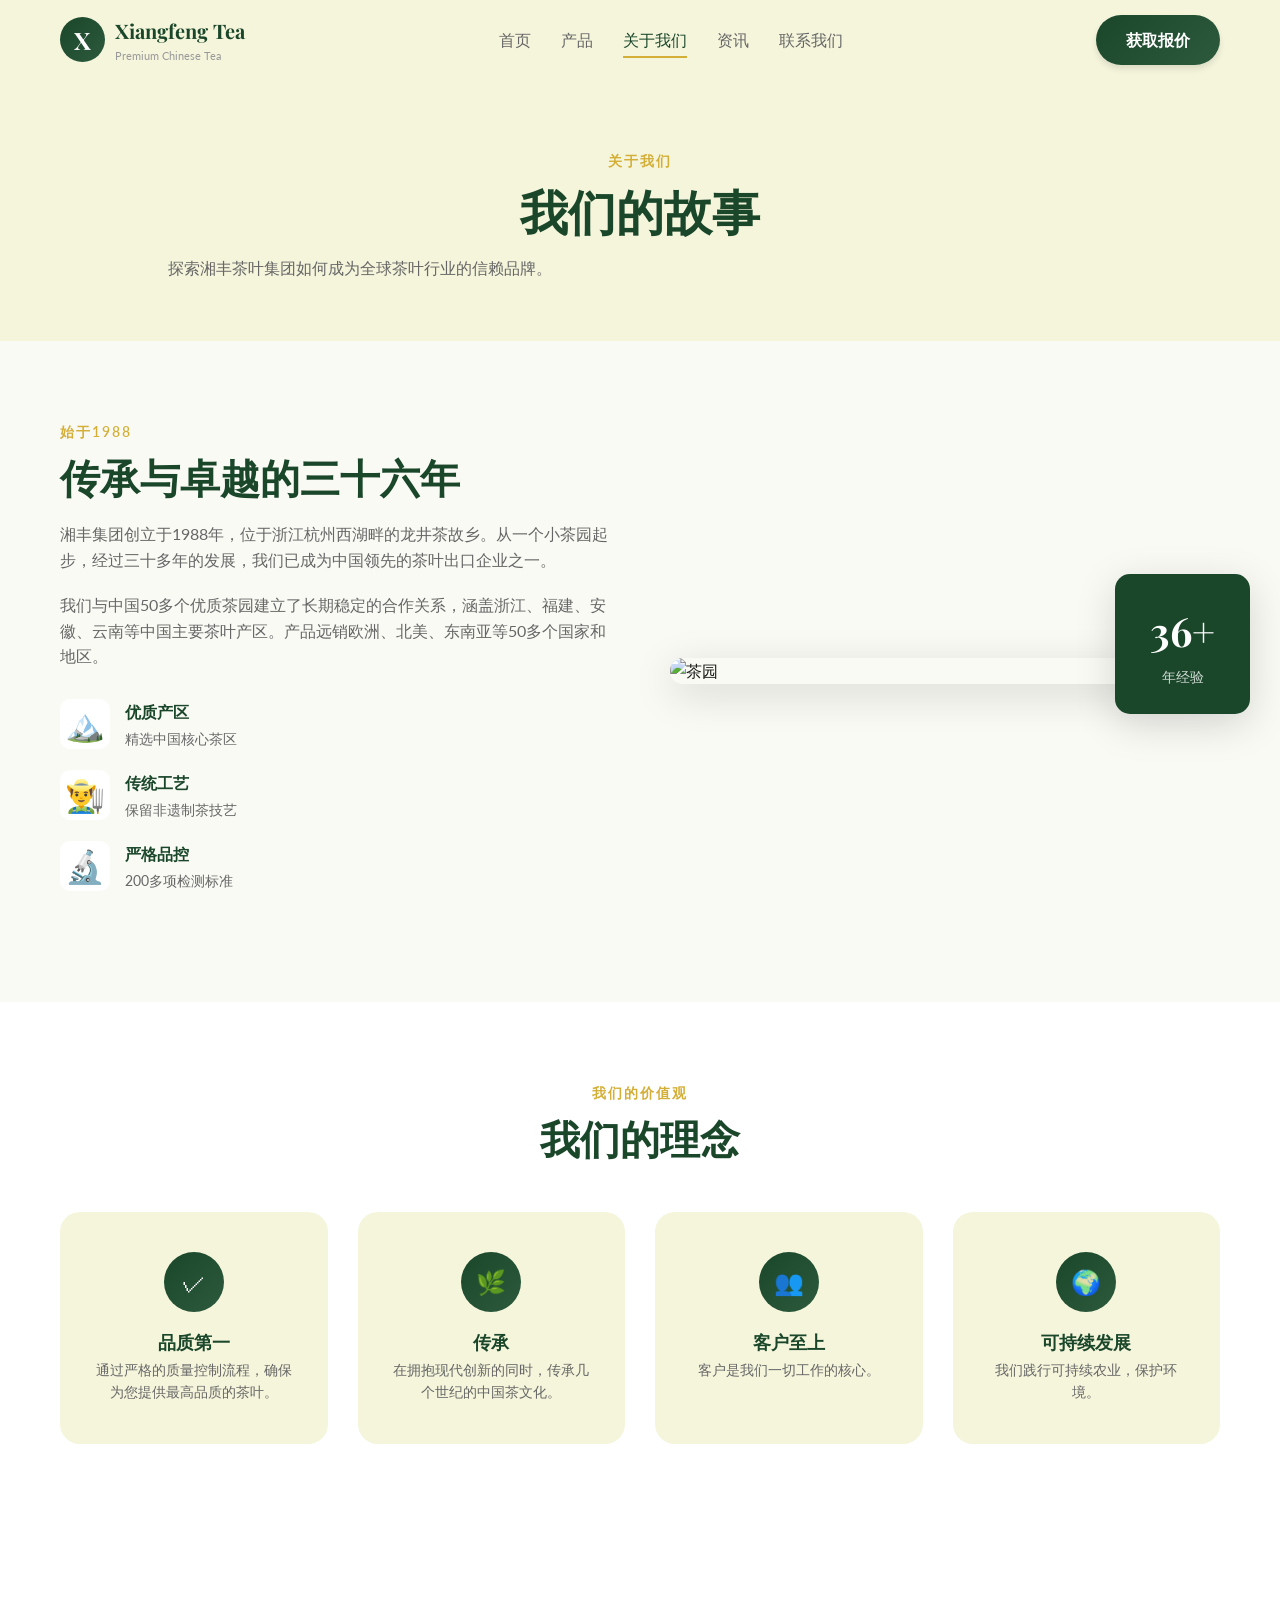
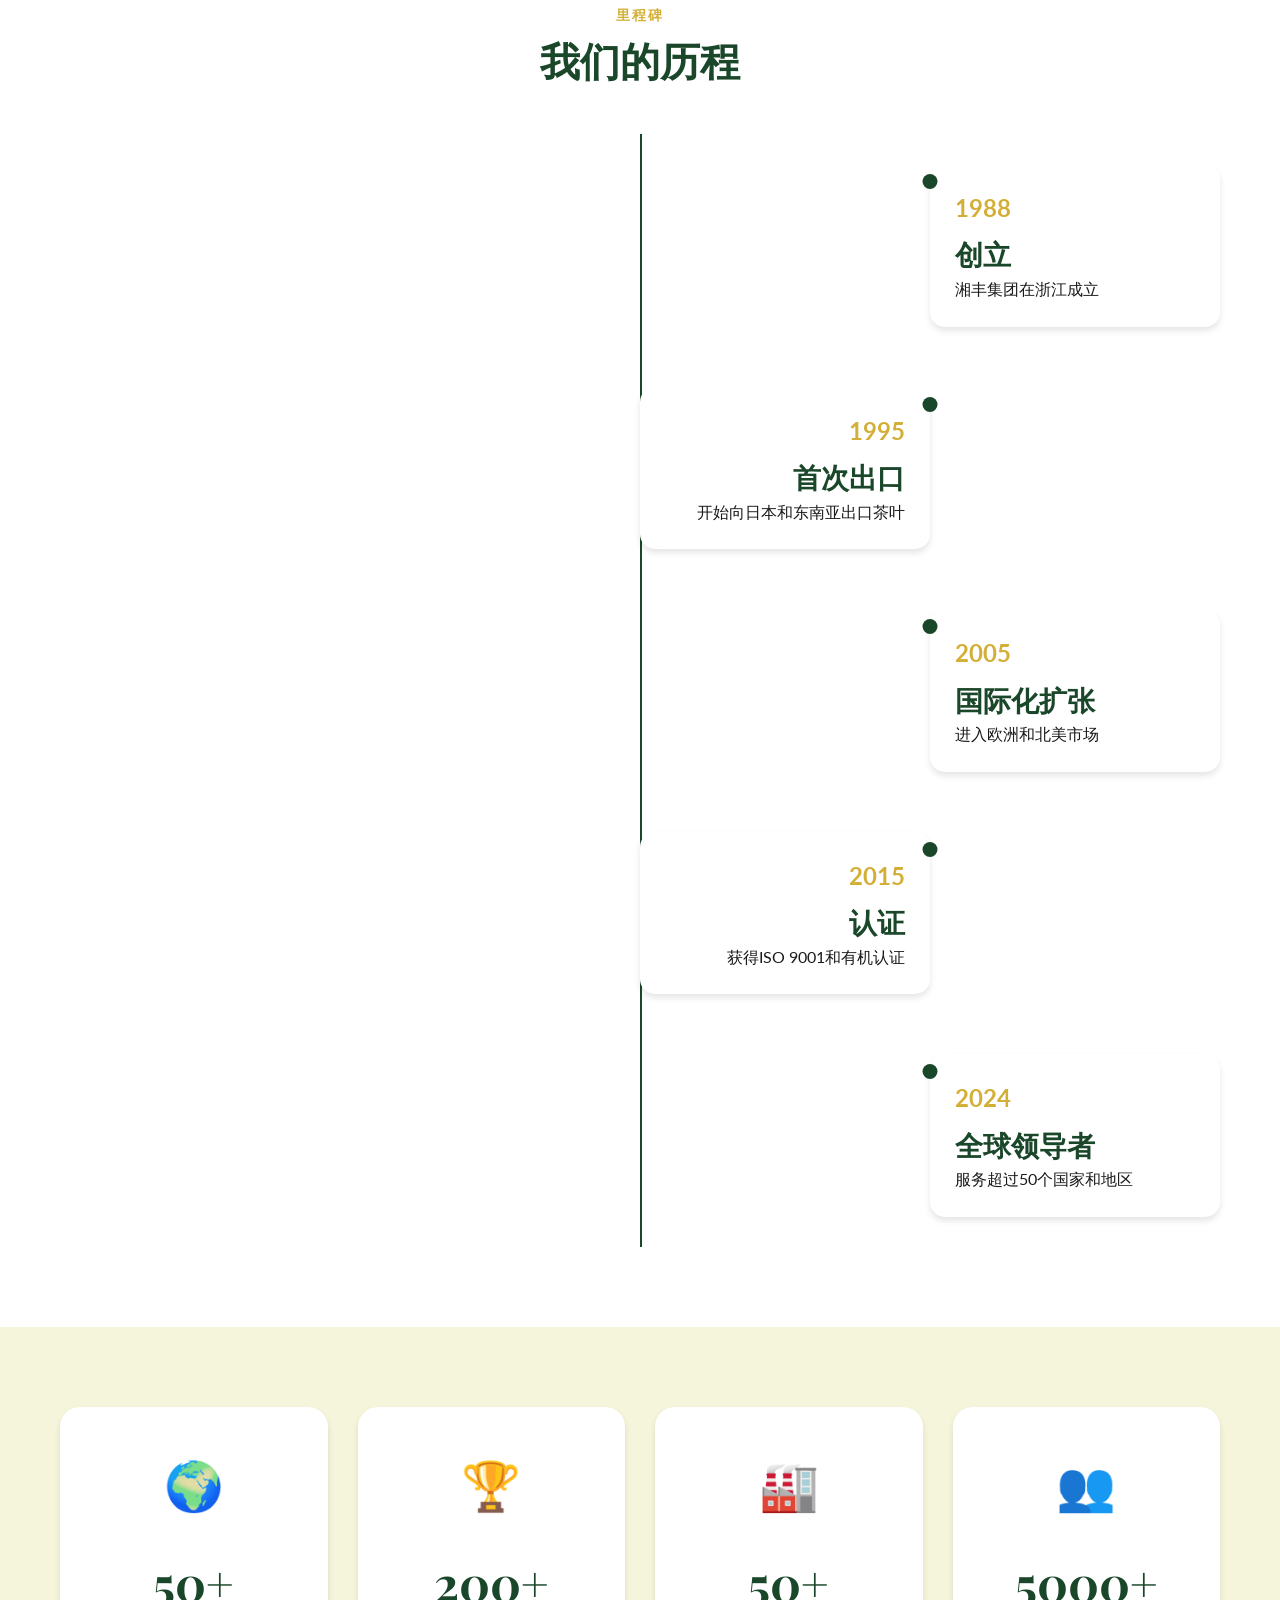
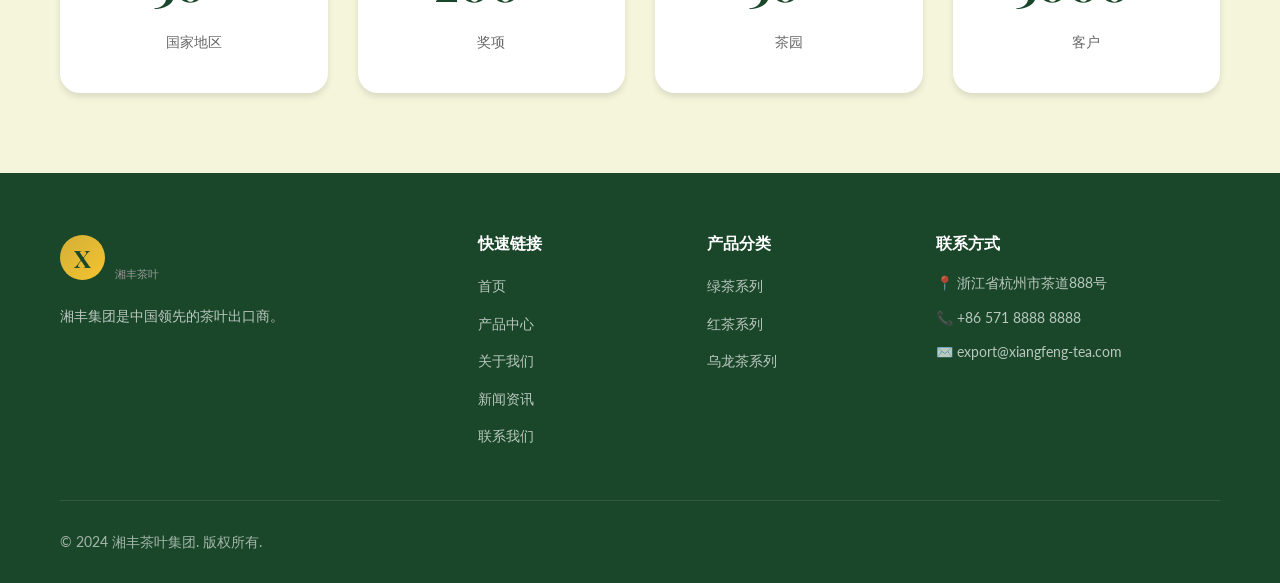
==== about.html @ f3b67da8 "Add files via upload" ====
<!DOCTYPE html>
<html lang="zh-CN">
<head>
    <meta charset="UTF-8">
    <meta name="viewport" content="width=device-width, initial-scale=1.0">
    <meta name="description" content="了解湘丰茶叶集团 - 中国领先的茶叶出口商，36年专业经验，与50多个优质茶园合作，产品出口50多个国家和地区。">
    <meta name="keywords" content="湘丰茶叶, 茶叶出口, 茶叶公司, 中国茶叶">
    <title>关于我们 - 湘丰茶叶 | About Xiangfeng Tea Group</title>
    <link rel="canonical" href="https://xiangfeng-tea.github.io/about.html">
    <link rel="stylesheet" href="styles.css">
    <link href="https://fonts.googleapis.com/css2?family=Lato:wght@300;400;700&family=Playfair+Display:wght@400;500;600;700&display=swap" rel="stylesheet">
</head>
<body>
    <header class="header">
        <div class="container header-content">
            <a href="index.html" class="logo">
                <div class="logo-icon">X</div>
                <div class="logo-text"><span>Xiangfeng Tea</span><small>Premium Chinese Tea</small></div>
            </a>
            <nav class="nav">
                <a href="index.html">首页</a>
                <a href="products.html">产品</a>
                <a href="about.html" class="active">关于我们</a>
                <a href="news.html">资讯</a>
                <a href="contact.html">联系我们</a>
            </nav>
            <a href="contact.html" class="btn-primary">获取报价</a>
            <button class="mobile-menu-btn" onclick="toggleMobileMenu()">☰</button>
        </div>
    </header>

    <div class="mobile-menu" id="mobileMenu">
        <a href="index.html">首页</a>
        <a href="products.html">产品</a>
        <a href="about.html" class="active">关于我们</a>
        <a href="news.html">资讯</a>
        <a href="contact.html">联系我们</a>
    </div>

    <section class="page-header">
        <div class="container">
            <span class="tagline">关于我们</span>
            <h1>我们的故事</h1>
            <p class="section-desc">探索湘丰茶叶集团如何成为全球茶叶行业的信赖品牌。</p>
        </div>
    </section>

    <!-- Company Story -->
    <section class="section">
        <div class="container">
            <div class="about-grid">
                <div class="about-content">
                    <span class="tagline">始于1988</span>
                    <h2>传承与卓越的三十六年</h2>
                    <p>
                        湘丰集团创立于1988年，位于浙江杭州西湖畔的龙井茶故乡。从一个小茶园起步，经过三十多年的发展，我们已成为中国领先的茶叶出口企业之一。
                    </p>
                    <p>
                        我们与中国50多个优质茶园建立了长期稳定的合作关系，涵盖浙江、福建、安徽、云南等中国主要茶叶产区。产品远销欧洲、北美、东南亚等50多个国家和地区。
                    </p>
                    <div class="about-features">
                        <div class="feature">
                            <span class="feature-icon">🏔️</span>
                            <div><strong>优质产区</strong><p>精选中国核心茶区</p></div>
                        </div>
                        <div class="feature">
                            <span class="feature-icon">👨‍🌾</span>
                            <div><strong>传统工艺</strong><p>保留非遗制茶技艺</p></div>
                        </div>
                        <div class="feature">
                            <span class="feature-icon">🔬</span>
                            <div><strong>严格品控</strong><p>200多项检测标准</p></div>
                        </div>
                    </div>
                </div>
                <div class="about-image">
                    <img src="https://trae-api-cn.mchost.guru/api/ide/v1/text_to_image?prompt=Traditional%20Chinese%20tea%20garden%20with%20workers%20picking%20tea%20leaves%20morning%20mist%20mountains&image_size=landscape_4_3" alt="茶园">
                    <div class="experience-badge"><strong>36+</strong><span>年经验</span></div>
                </div>
            </div>
        </div>
    </section>

    <!-- Values -->
    <section class="section cert-section">
        <div class="container">
            <div class="section-header centered">
                <span class="tagline">我们的价值观</span>
                <h2>我们的理念</h2>
            </div>
            <div class="cert-grid">
                <div class="cert-card">
                    <div class="cert-icon">✓</div>
                    <h3>品质第一</h3>
                    <p>通过严格的质量控制流程，确保为您提供最高品质的茶叶。</p>
                </div>
                <div class="cert-card">
                    <div class="cert-icon">🌿</div>
                    <h3>传承</h3>
                    <p>在拥抱现代创新的同时，传承几个世纪的中国茶文化。</p>
                </div>
                <div class="cert-card">
                    <div class="cert-icon">👥</div>
                    <h3>客户至上</h3>
                    <p>客户是我们一切工作的核心。</p>
                </div>
                <div class="cert-card">
                    <div class="cert-icon">🌍</div>
                    <h3>可持续发展</h3>
                    <p>我们践行可持续农业，保护环境。</p>
                </div>
            </div>
        </div>
    </section>

    <!-- Timeline -->
    <section class="section" style="background: white;">
        <div class="container">
            <div class="section-header centered">
                <span class="tagline">里程碑</span>
                <h2>我们的历程</h2>
            </div>
            <div class="timeline">
                <div class="timeline-item">
                    <div class="timeline-content">
                        <div class="timeline-year">1988</div>
                        <h3>创立</h3>
                        <p>湘丰集团在浙江成立</p>
                    </div>
                </div>
                <div class="timeline-item">
                    <div class="timeline-content">
                        <div class="timeline-year">1995</div>
                        <h3>首次出口</h3>
                        <p>开始向日本和东南亚出口茶叶</p>
                    </div>
                </div>
                <div class="timeline-item">
                    <div class="timeline-content">
                        <div class="timeline-year">2005</div>
                        <h3>国际化扩张</h3>
                        <p>进入欧洲和北美市场</p>
                    </div>
                </div>
                <div class="timeline-item">
                    <div class="timeline-content">
                        <div class="timeline-year">2015</div>
                        <h3>认证</h3>
                        <p>获得ISO 9001和有机认证</p>
                    </div>
                </div>
                <div class="timeline-item">
                    <div class="timeline-content">
                        <div class="timeline-year">2024</div>
                        <h3>全球领导者</h3>
                        <p>服务超过50个国家和地区</p>
                    </div>
                </div>
            </div>
        </div>
    </section>

    <!-- Stats -->
    <section class="section stats-section">
        <div class="container">
            <div class="stats-grid">
                <div class="stat-card">
                    <div class="stat-icon">🌍</div>
                    <div class="stat-number">50+</div>
                    <div class="stat-label">国家地区</div>
                </div>
                <div class="stat-card">
                    <div class="stat-icon">🏆</div>
                    <div class="stat-number">200+</div>
                    <div class="stat-label">奖项</div>
                </div>
                <div class="stat-card">
                    <div class="stat-icon">🏭</div>
                    <div class="stat-number">50+</div>
                    <div class="stat-label">茶园</div>
                </div>
                <div class="stat-card">
                    <div class="stat-icon">👥</div>
                    <div class="stat-number">5000+</div>
                    <div class="stat-label">客户</div>
                </div>
            </div>
        </div>
    </section>

    <footer class="footer">
        <div class="container">
            <div class="footer-grid">
                <div class="footer-brand">
                    <div class="logo">
                        <div class="logo-icon gold">X</div>
                        <div class="logo-text"><span>Xiangfeng Tea</span><small>湘丰茶叶</small></div>
                    </div>
                    <p>湘丰集团是中国领先的茶叶出口商。</p>
                </div>
                <div class="footer-links">
                    <h4>快速链接</h4>
                    <ul>
                        <li><a href="index.html">首页</a></li>
                        <li><a href="products.html">产品中心</a></li>
                        <li><a href="about.html">关于我们</a></li>
                        <li><a href="news.html">新闻资讯</a></li>
                        <li><a href="contact.html">联系我们</a></li>
                    </ul>
                </div>
                <div class="footer-links">
                    <h4>产品分类</h4>
                    <ul>
                        <li><a href="products.html">绿茶系列</a></li>
                        <li><a href="products.html">红茶系列</a></li>
                        <li><a href="products.html">乌龙茶系列</a></li>
                    </ul>
                </div>
                <div class="footer-contact">
                    <h4>联系方式</h4>
                    <ul>
                        <li>📍 浙江省杭州市茶道888号</li>
                        <li>📞 +86 571 8888 8888</li>
                        <li>✉️ export@xiangfeng-tea.com</li>
                    </ul>
                </div>
            </div>
            <div class="footer-bottom">
                <p>&copy; 2024 湘丰茶叶集团. 版权所有.</p>
            </div>
        </div>
    </footer>

    <script>
        function toggleMobileMenu() {
            document.getElementById('mobileMenu').classList.toggle('active');
        }
        window.addEventListener('scroll', () => {
            document.querySelector('.header').classList.toggle('scrolled', window.scrollY > 50);
        });
    </script>
</body>
</html>
---- styles.css ----
/* ============================================
   XIANGFENG TEA - Premium Tea Export Website
   ============================================ */

/* ========== CSS Variables ========== */
:root {
    --primary: #1a472a;
    --primary-light: #2d5a3d;
    --secondary: #d4af37;
    --secondary-light: #f4c430;
    --cream: #f5f5dc;
    --cream-light: #fafaf5;
    --white: #ffffff;
    --text-dark: #1a1a1a;
    --text-gray: #666666;
    --text-light: #999999;
    --border: #e5e5e5;
    --shadow: 0 4px 6px rgba(0, 0, 0, 0.1);
    --shadow-lg: 0 10px 40px rgba(0, 0, 0, 0.15);
    --transition: all 0.3s ease;
}

/* ========== Reset & Base ========== */
* {
    margin: 0;
    padding: 0;
    box-sizing: border-box;
}

html {
    scroll-behavior: smooth;
}

body {
    font-family: 'Lato', sans-serif;
    font-size: 16px;
    line-height: 1.6;
    color: var(--text-dark);
    background: var(--cream-light);
}

img {
    max-width: 100%;
    height: auto;
    display: block;
}

a {
    text-decoration: none;
    color: inherit;
}

ul {
    list-style: none;
}

/* ========== Typography ========== */
h1, h2, h3, h4, h5, h6 {
    font-family: 'Playfair Display', serif;
    font-weight: 600;
    line-height: 1.2;
    color: var(--primary);
}

h1 { font-size: 3rem; }
h2 { font-size: 2.5rem; }
h3 { font-size: 1.75rem; }
h4 { font-size: 1.25rem; }

/* ========== Container ========== */
.container {
    max-width: 1200px;
    margin: 0 auto;
    padding: 0 20px;
}

/* ========== Section ========== */
.section {
    padding: 80px 0;
}

.section-header {
    display: flex;
    justify-content: space-between;
    align-items: flex-end;
    margin-bottom: 50px;
}

.section-header.centered {
    flex-direction: column;
    align-items: center;
    text-align: center;
}

.tagline {
    display: block;
    font-size: 0.875rem;
    font-weight: 600;
    text-transform: uppercase;
    letter-spacing: 2px;
    color: var(--secondary);
    margin-bottom: 10px;
}

.section-desc {
    color: var(--text-gray);
    max-width: 600px;
    margin-top: 15px;
}

/* ========== Header ========== */
.header {
    position: fixed;
    top: 0;
    left: 0;
    right: 0;
    z-index: 1000;
    padding: 15px 0;
    transition: var(--transition);
}

.header.scrolled {
    background: rgba(255, 255, 255, 0.95);
    backdrop-filter: blur(10px);
    box-shadow: var(--shadow);
}

.header-content {
    display: flex;
    justify-content: space-between;
    align-items: center;
}

.logo {
    display: flex;
    align-items: center;
    gap: 10px;
}

.logo-icon {
    width: 45px;
    height: 45px;
    background: linear-gradient(135deg, var(--primary), var(--primary-light));
    border-radius: 50%;
    display: flex;
    align-items: center;
    justify-content: center;
    color: white;
    font-family: 'Playfair Display', serif;
    font-size: 1.5rem;
    font-weight: 700;
}

.logo-icon.gold {
    background: linear-gradient(135deg, var(--secondary), var(--secondary-light));
    color: var(--primary);
}

.logo-text {
    display: flex;
    flex-direction: column;
}

.logo-text span {
    font-family: 'Playfair Display', serif;
    font-size: 1.25rem;
    font-weight: 700;
    color: var(--primary);
}

.logo-text small {
    font-size: 0.7rem;
    color: var(--text-light);
}

.nav {
    display: flex;
    gap: 30px;
}

.nav a {
    font-weight: 500;
    color: var(--text-gray);
    transition: var(--transition);
    position: relative;
}

.nav a:hover,
.nav a.active {
    color: var(--primary);
}

.nav a.active::after {
    content: '';
    position: absolute;
    bottom: -5px;
    left: 0;
    width: 100%;
    height: 2px;
    background: var(--secondary);
}

/* ========== Mobile Menu ========== */
.mobile-menu-btn {
    display: none;
    background: none;
    border: none;
    font-size: 1.5rem;
    cursor: pointer;
}

.mobile-menu {
    display: none;
    position: fixed;
    top: 75px;
    left: 0;
    right: 0;
    background: white;
    padding: 20px;
    box-shadow: var(--shadow);
    z-index: 999;
}

.mobile-menu.active {
    display: block;
}

.mobile-menu a {
    display: block;
    padding: 12px 0;
    border-bottom: 1px solid var(--border);
    color: var(--text-gray);
}

/* ========== Buttons ========== */
.btn-primary {
    display: inline-flex;
    align-items: center;
    justify-content: center;
    padding: 12px 30px;
    background: linear-gradient(135deg, var(--primary), var(--primary-light));
    color: white;
    border-radius: 50px;
    font-weight: 600;
    transition: var(--transition);
    box-shadow: var(--shadow);
}

.btn-primary:hover {
    transform: translateY(-2px);
    box-shadow: var(--shadow-lg);
}

.btn-secondary {
    display: inline-flex;
    align-items: center;
    justify-content: center;
    padding: 12px 30px;
    background: linear-gradient(135deg, var(--secondary), var(--secondary-light));
    color: var(--primary);
    border-radius: 50px;
    font-weight: 600;
    transition: var(--transition);
}

.btn-outline {
    display: inline-flex;
    align-items: center;
    justify-content: center;
    padding: 12px 30px;
    background: transparent;
    border: 2px solid white;
    color: white;
    border-radius: 50px;
    font-weight: 600;
    transition: var(--transition);
}

.btn-outline:hover {
    background: white;
    color: var(--primary);
}

.btn-white {
    display: inline-flex;
    align-items: center;
    justify-content: center;
    padding: 12px 30px;
    background: white;
    color: var(--primary);
    border-radius: 50px;
    font-weight: 600;
    transition: var(--transition);
}

.btn-outline-white {
    display: inline-flex;
    align-items: center;
    justify-content: center;
    padding: 12px 30px;
    background: transparent;
    border: 2px solid white;
    color: white;
    border-radius: 50px;
    font-weight: 600;
    transition: var(--transition);
}

.link-arrow {
    color: var(--primary);
    font-weight: 600;
    transition: var(--transition);
}

.link-arrow:hover {
    color: var(--secondary);
}

/* ========== Hero Section ========== */
.hero {
    position: relative;
    min-height: 100vh;
    display: flex;
    align-items: center;
    overflow: hidden;
}

.hero-bg {
    position: absolute;
    inset: 0;
    background: url('https://trae-api-cn.mchost.guru/api/ide/v1/text_to_image?prompt=Beautiful%20Chinese%20tea%20garden%20misty%20morning%20mountains%20traditional%20architecture%20peaceful%20landscape&image_size=landscape_16_9') center/cover no-repeat;
}

.hero-overlay {
    position: absolute;
    inset: 0;
    background: linear-gradient(to right, rgba(0,0,0,0.7) 0%, rgba(0,0,0,0.5) 50%, transparent 100%);
}

.hero-content {
    position: relative;
    z-index: 1;
    max-width: 700px;
    padding-top: 100px;
}

.hero-badge {
    display: inline-flex;
    align-items: center;
    gap: 10px;
    padding: 10px 20px;
    background: rgba(212, 175, 55, 0.2);
    border: 1px solid rgba(212, 175, 55, 0.3);
    border-radius: 50px;
    color: #f4c430;
    font-size: 0.875rem;
    margin-bottom: 30px;
}

.pulse {
    width: 8px;
    height: 8px;
    background: #f4c430;
    border-radius: 50%;
    animation: pulse 2s infinite;
}

@keyframes pulse {
    0%, 100% { opacity: 1; transform: scale(1); }
    50% { opacity: 0.5; transform: scale(1.2); }
}

.hero h1 {
    font-size: 4rem;
    color: white;
    margin-bottom: 20px;
    line-height: 1.1;
}

.hero h1 .gold {
    color: var(--secondary);
}

.hero p {
    font-size: 1.25rem;
    color: rgba(255, 255, 255, 0.9);
    margin-bottom: 40px;
    line-height: 1.8;
}

.hero-buttons {
    display: flex;
    gap: 20px;
    margin-bottom: 60px;
}

.hero-stats {
    display: flex;
    gap: 30px;
    align-items: center;
}

.hero-stats .stat {
    text-align: center;
}

.hero-stats strong {
    display: block;
    font-size: 2.5rem;
    color: var(--secondary);
    font-family: 'Playfair Display', serif;
}

.hero-stats span {
    font-size: 0.875rem;
    color: rgba(255, 255, 255, 0.7);
}

.stat-divider {
    width: 1px;
    height: 40px;
    background: rgba(255, 255, 255, 0.3);
}

.scroll-hint {
    position: absolute;
    bottom: 40px;
    left: 50%;
    transform: translateX(-50%);
}

.scroll-line {
    width: 1px;
    height: 60px;
    background: linear-gradient(to bottom, white, transparent);
    animation: scroll 2s infinite;
}

@keyframes scroll {
    0% { transform: scaleY(0); transform-origin: top; }
    50% { transform: scaleY(1); transform-origin: top; }
    51% { transform: scaleY(1); transform-origin: bottom; }
    100% { transform: scaleY(0); transform-origin: bottom; }
}

/* ========== Products Section ========== */
.products-section {
    background: white;
}

.products-grid {
    display: grid;
    grid-template-columns: repeat(auto-fit, minmax(280px, 1fr));
    gap: 30px;
}

.product-card {
    background: white;
    border-radius: 20px;
    overflow: hidden;
    box-shadow: var(--shadow);
    transition: var(--transition);
}

.product-card:hover {
    transform: translateY(-10px);
    box-shadow: var(--shadow-lg);
}

.product-image {
    position: relative;
    aspect-ratio: 4/3;
    overflow: hidden;
}

.product-image img {
    width: 100%;
    height: 100%;
    object-fit: cover;
    transition: var(--transition);
}

.product-card:hover .product-image img {
    transform: scale(1.1);
}

.product-overlay {
    position: absolute;
    inset: 0;
    background: rgba(0, 0, 0, 0.5);
    display: flex;
    align-items: center;
    justify-content: center;
    opacity: 0;
    transition: var(--transition);
}

.product-card:hover .product-overlay {
    opacity: 1;
}

.btn-view {
    padding: 10px 25px;
    background: white;
    color: var(--primary);
    border-radius: 50px;
    font-weight: 600;
    transition: var(--transition);
}

.btn-view:hover {
    background: var(--secondary);
    color: var(--primary);
}

.product-badge {
    position: absolute;
    top: 15px;
    left: 15px;
    padding: 5px 15px;
    background: var(--secondary);
    color: var(--primary);
    font-size: 0.75rem;
    font-weight: 700;
    border-radius: 50px;
}

.product-info {
    padding: 25px;
}

.product-meta {
    display: flex;
    gap: 10px;
    font-size: 0.75rem;
    color: var(--text-light);
    text-transform: uppercase;
    letter-spacing: 1px;
    margin-bottom: 10px;
}

.product-info h3 {
    font-size: 1.25rem;
    margin-bottom: 5px;
}

.product-origin {
    font-size: 0.875rem;
    color: var(--text-light);
    margin-bottom: 10px;
}

.product-desc {
    font-size: 0.875rem;
    color: var(--text-gray);
    margin-bottom: 15px;
    line-height: 1.6;
}

.product-footer {
    display: flex;
    justify-content: space-between;
    align-items: center;
    padding-top: 15px;
    border-top: 1px solid var(--border);
}

.price {
    font-size: 1.5rem;
    font-weight: 700;
    color: var(--primary);
}

.price small {
    font-size: 0.875rem;
    font-weight: 400;
    color: var(--text-light);
}

.cert-tags {
    display: flex;
    gap: 5px;
}

.cert-tags span {
    padding: 3px 8px;
    background: var(--cream);
    color: var(--primary);
    font-size: 0.625rem;
    border-radius: 10px;
}

/* ========== Stats Section ========== */
.stats-section {
    background: var(--cream);
}

.stats-grid {
    display: grid;
    grid-template-columns: repeat(auto-fit, minmax(200px, 1fr));
    gap: 30px;
}

.stat-card {
    background: white;
    padding: 40px 30px;
    border-radius: 20px;
    text-align: center;
    box-shadow: var(--shadow);
    transition: var(--transition);
}

.stat-card:hover {
    transform: translateY(-5px);
}

.stat-icon {
    font-size: 3rem;
    margin-bottom: 20px;
}

.stat-number {
    font-size: 3rem;
    font-weight: 700;
    color: var(--primary);
    font-family: 'Playfair Display', serif;
}

.stat-label {
    font-size: 0.875rem;
    color: var(--text-gray);
    margin-top: 10px;
}

/* ========== Certifications Section ========== */
.cert-section {
    background: white;
}

.cert-grid {
    display: grid;
    grid-template-columns: repeat(auto-fit, minmax(200px, 1fr));
    gap: 30px;
}

.cert-card {
    background: var(--cream);
    padding: 40px 30px;
    border-radius: 20px;
    text-align: center;
    transition: var(--transition);
}

.cert-card:hover {
    transform: translateY(-5px);
    box-shadow: var(--shadow-lg);
}

.cert-icon {
    width: 60px;
    height: 60px;
    background: linear-gradient(135deg, var(--primary), var(--primary-light));
    border-radius: 50%;
    display: flex;
    align-items: center;
    justify-content: center;
    margin: 0 auto 20px;
    font-size: 1.5rem;
    color: white;
}

.cert-card h3 {
    font-size: 1.125rem;
    margin-bottom: 5px;
}

.cert-card p {
    font-size: 0.875rem;
    color: var(--text-gray);
}

/* ========== About Preview ========== */
.about-preview {
    background: var(--cream);
}

.about-grid {
    display: grid;
    grid-template-columns: 1fr 1fr;
    gap: 60px;
    align-items: center;
}

.about-content .tagline {
    text-align: left;
}

.about-content h2 {
    margin-bottom: 20px;
}

.about-content p {
    color: var(--text-gray);
    margin-bottom: 20px;
}

.about-features {
    margin: 30px 0;
}

.feature {
    display: flex;
    gap: 15px;
    margin-bottom: 20px;
}

.feature-icon {
    font-size: 2rem;
    width: 50px;
    height: 50px;
    background: white;
    border-radius: 10px;
    display: flex;
    align-items: center;
    justify-content: center;
    flex-shrink: 0;
}

.feature strong {
    display: block;
    color: var(--primary);
    margin-bottom: 3px;
}

.feature p {
    font-size: 0.875rem;
    margin-bottom: 0;
}

.about-image {
    position: relative;
}

.about-image img {
    border-radius: 20px;
    box-shadow: var(--shadow-lg);
}

.experience-badge {
    position: absolute;
    bottom: -30px;
    right: -30px;
    background: var(--primary);
    color: white;
    padding: 25px 35px;
    border-radius: 15px;
    text-align: center;
    box-shadow: var(--shadow-lg);
}

.experience-badge strong {
    display: block;
    font-size: 2.5rem;
    font-family: 'Playfair Display', serif;
}

.experience-badge span {
    font-size: 0.875rem;
    opacity: 0.8;
}

/* ========== CTA Section ========== */
.cta-section {
    background: linear-gradient(135deg, var(--primary), var(--primary-light));
}

.cta-content {
    text-align: center;
    max-width: 700px;
    margin: 0 auto;
}

.cta-content h2 {
    color: white;
    margin-bottom: 20px;
}

.cta-content p {
    color: rgba(255, 255, 255, 0.9);
    margin-bottom: 40px;
    font-size: 1.125rem;
}

.cta-buttons {
    display: flex;
    gap: 20px;
    justify-content: center;
}

/* ========== Footer ========== */
.footer {
    background: var(--primary);
    color: white;
    padding: 60px 0 30px;
}

.footer-grid {
    display: grid;
    grid-template-columns: 2fr 1fr 1fr 1.5fr;
    gap: 40px;
    margin-bottom: 40px;
}

.footer-brand p {
    color: rgba(255, 255, 255, 0.7);
    margin-top: 20px;
    font-size: 0.875rem;
    line-height: 1.8;
}

.footer-links h4,
.footer-contact h4 {
    color: white;
    margin-bottom: 20px;
    font-size: 1rem;
}

.footer-links ul li {
    margin-bottom: 12px;
}

.footer-links a {
    color: rgba(255, 255, 255, 0.7);
    font-size: 0.875rem;
    transition: var(--transition);
}

.footer-links a:hover {
    color: var(--secondary);
}

.footer-contact ul li {
    color: rgba(255, 255, 255, 0.7);
    font-size: 0.875rem;
    margin-bottom: 12px;
}

.footer-bottom {
    display: flex;
    justify-content: space-between;
    align-items: center;
    padding-top: 30px;
    border-top: 1px solid rgba(255, 255, 255, 0.1);
}

.footer-bottom p {
    font-size: 0.875rem;
    color: rgba(255, 255, 255, 0.6);
}

.social-links {
    display: flex;
    gap: 20px;
}

.social-links a {
    color: rgba(255, 255, 255, 0.7);
    font-size: 0.875rem;
    transition: var(--transition);
}

.social-links a:hover {
    color: var(--secondary);
}

/* ========== Page Header ========== */
.page-header {
    background: var(--cream);
    padding: 150px 0 60px;
    text-align: center;
}

.page-header .tagline {
    text-align: center;
}

/* ========== Products Page ========== */
.filter-section {
    display: flex;
    flex-wrap: wrap;
    gap: 10px;
    margin-bottom: 40px;
}

.filter-btn {
    padding: 10px 25px;
    background: var(--cream);
    border: none;
    border-radius: 50px;
    cursor: pointer;
    font-weight: 500;
    color: var(--text-gray);
    transition: var(--transition);
}

.filter-btn:hover,
.filter-btn.active {
    background: var(--primary);
    color: white;
}

/* ========== About Page ========== */
.timeline {
    position: relative;
    padding-left: 50%;
}

.timeline::before {
    content: '';
    position: absolute;
    left: 50%;
    top: 0;
    bottom: 0;
    width: 2px;
    background: var(--primary);
}

.timeline-item {
    position: relative;
    padding: 30px 0;
}

.timeline-item::before {
    content: '';
    position: absolute;
    left: 50%;
    top: 40px;
    width: 15px;
    height: 15px;
    background: var(--primary);
    border-radius: 50%;
    transform: translateX(-50%);
}

.timeline-item:nth-child(even) {
    text-align: right;
    padding-right: 50%;
    padding-left: 0;
}

.timeline-item:nth-child(odd) {
    padding-left: 50%;
}

.timeline-content {
    background: white;
    padding: 25px;
    border-radius: 15px;
    box-shadow: var(--shadow);
}

.timeline-year {
    font-size: 1.5rem;
    font-weight: 700;
    color: var(--secondary);
    margin-bottom: 10px;
}

.timeline-content h3 {
    margin-bottom: 5px;
}

/* ========== Contact Page ========== */
.contact-grid {
    display: grid;
    grid-template-columns: 1fr 1.5fr;
    gap: 60px;
}

.contact-info-item {
    display: flex;
    gap: 20px;
    margin-bottom: 30px;
}

.contact-info-icon {
    width: 50px;
    height: 50px;
    background: var(--cream);
    border-radius: 12px;
    display: flex;
    align-items: center;
    justify-content: center;
    font-size: 1.5rem;
    flex-shrink: 0;
}

.contact-info-item h4 {
    margin-bottom: 5px;
}

.contact-info-item p {
    color: var(--text-gray);
    font-size: 0.875rem;
}

.contact-form {
    background: white;
    padding: 40px;
    border-radius: 20px;
    box-shadow: var(--shadow);
}

.form-group {
    margin-bottom: 20px;
}

.form-group label {
    display: block;
    font-weight: 500;
    margin-bottom: 8px;
    color: var(--text-dark);
}

.form-group input,
.form-group textarea,
.form-group select {
    width: 100%;
    padding: 15px;
    border: 1px solid var(--border);
    border-radius: 10px;
    font-size: 1rem;
    transition: var(--transition);
}

.form-group input:focus,
.form-group textarea:focus,
.form-group select:focus {
    outline: none;
    border-color: var(--primary);
    box-shadow: 0 0 0 3px rgba(26, 71, 42, 0.1);
}

.form-row {
    display: grid;
    grid-template-columns: 1fr 1fr;
    gap: 20px;
}

.form-group textarea {
    resize: vertical;
    min-height: 150px;
}

.form-submit {
    width: 100%;
    padding: 15px;
    background: linear-gradient(135deg, var(--primary), var(--primary-light));
    color: white;
    border: none;
    border-radius: 10px;
    font-size: 1rem;
    font-weight: 600;
    cursor: pointer;
    transition: var(--transition);
}

.form-submit:hover {
    transform: translateY(-2px);
    box-shadow: var(--shadow-lg);
}

/* ========== News Page ========== */
.news-grid {
    display: grid;
    grid-template-columns: repeat(auto-fit, minmax(350px, 1fr));
    gap: 30px;
}

.news-card {
    background: white;
    border-radius: 20px;
    overflow: hidden;
    box-shadow: var(--shadow);
    transition: var(--transition);
}

.news-card:hover {
    transform: translateY(-5px);
}

.news-card-image {
    aspect-ratio: 16/10;
    overflow: hidden;
}

.news-card-image img {
    width: 100%;
    height: 100%;
    object-fit: cover;
    transition: var(--transition);
}

.news-card:hover .news-card-image img {
    transform: scale(1.05);
}

.news-card-content {
    padding: 25px;
}

.news-card-category {
    display: inline-block;
    padding: 5px 15px;
    background: var(--secondary);
    color: var(--primary);
    font-size: 0.75rem;
    font-weight: 700;
    border-radius: 50px;
    margin-bottom: 15px;
}

.news-card-date {
    font-size: 0.875rem;
    color: var(--text-light);
    margin-bottom: 10px;
}

.news-card h3 {
    font-size: 1.25rem;
    margin-bottom: 10px;
}

.news-card p {
    color: var(--text-gray);
    font-size: 0.875rem;
    margin-bottom: 15px;
}

.read-more {
    color: var(--primary);
    font-weight: 600;
    transition: var(--transition);
}

.read-more:hover {
    color: var(--secondary);
}

/* ========== Responsive ========== */
@media (max-width: 992px) {
    .nav {
        display: none;
    }
    
    .mobile-menu-btn {
        display: block;
    }
    
    .hero h1 {
        font-size: 3rem;
    }
    
    .about-grid {
        grid-template-columns: 1fr;
    }
    
    .footer-grid {
        grid-template-columns: 1fr 1fr;
    }
    
    .contact-grid {
        grid-template-columns: 1fr;
    }
    
    .timeline {
        padding-left: 0;
    }
    
    .timeline::before {
        left: 20px;
    }
    
    .timeline-item:nth-child(odd),
    .timeline-item:nth-child(even) {
        padding-left: 50px;
        padding-right: 0;
        text-align: left;
    }
    
    .timeline-item::before {
        left: 20px;
    }
}

@media (max-width: 768px) {
    h1 { font-size: 2.5rem; }
    h2 { font-size: 2rem; }
    
    .section {
        padding: 60px 0;
    }
    
    .hero h1 {
        font-size: 2.5rem;
    }
    
    .hero-stats {
        flex-wrap: wrap;
        gap: 20px;
    }
    
    .hero-buttons {
        flex-direction: column;
    }
    
    .products-grid {
        grid-template-columns: 1fr;
    }
    
    .stats-grid {
        grid-template-columns: 1fr 1fr;
    }
    
    .cert-grid {
        grid-template-columns: 1fr 1fr;
    }
    
    .footer-grid {
        grid-template-columns: 1fr;
    }
    
    .footer-bottom {
        flex-direction: column;
        gap: 20px;
    }
    
    .form-row {
        grid-template-columns: 1fr;
    }
    
    .news-grid {
        grid-template-columns: 1fr;
    }
    
    .section-header {
        flex-direction: column;
        align-items: flex-start;
        gap: 20px;
    }
}
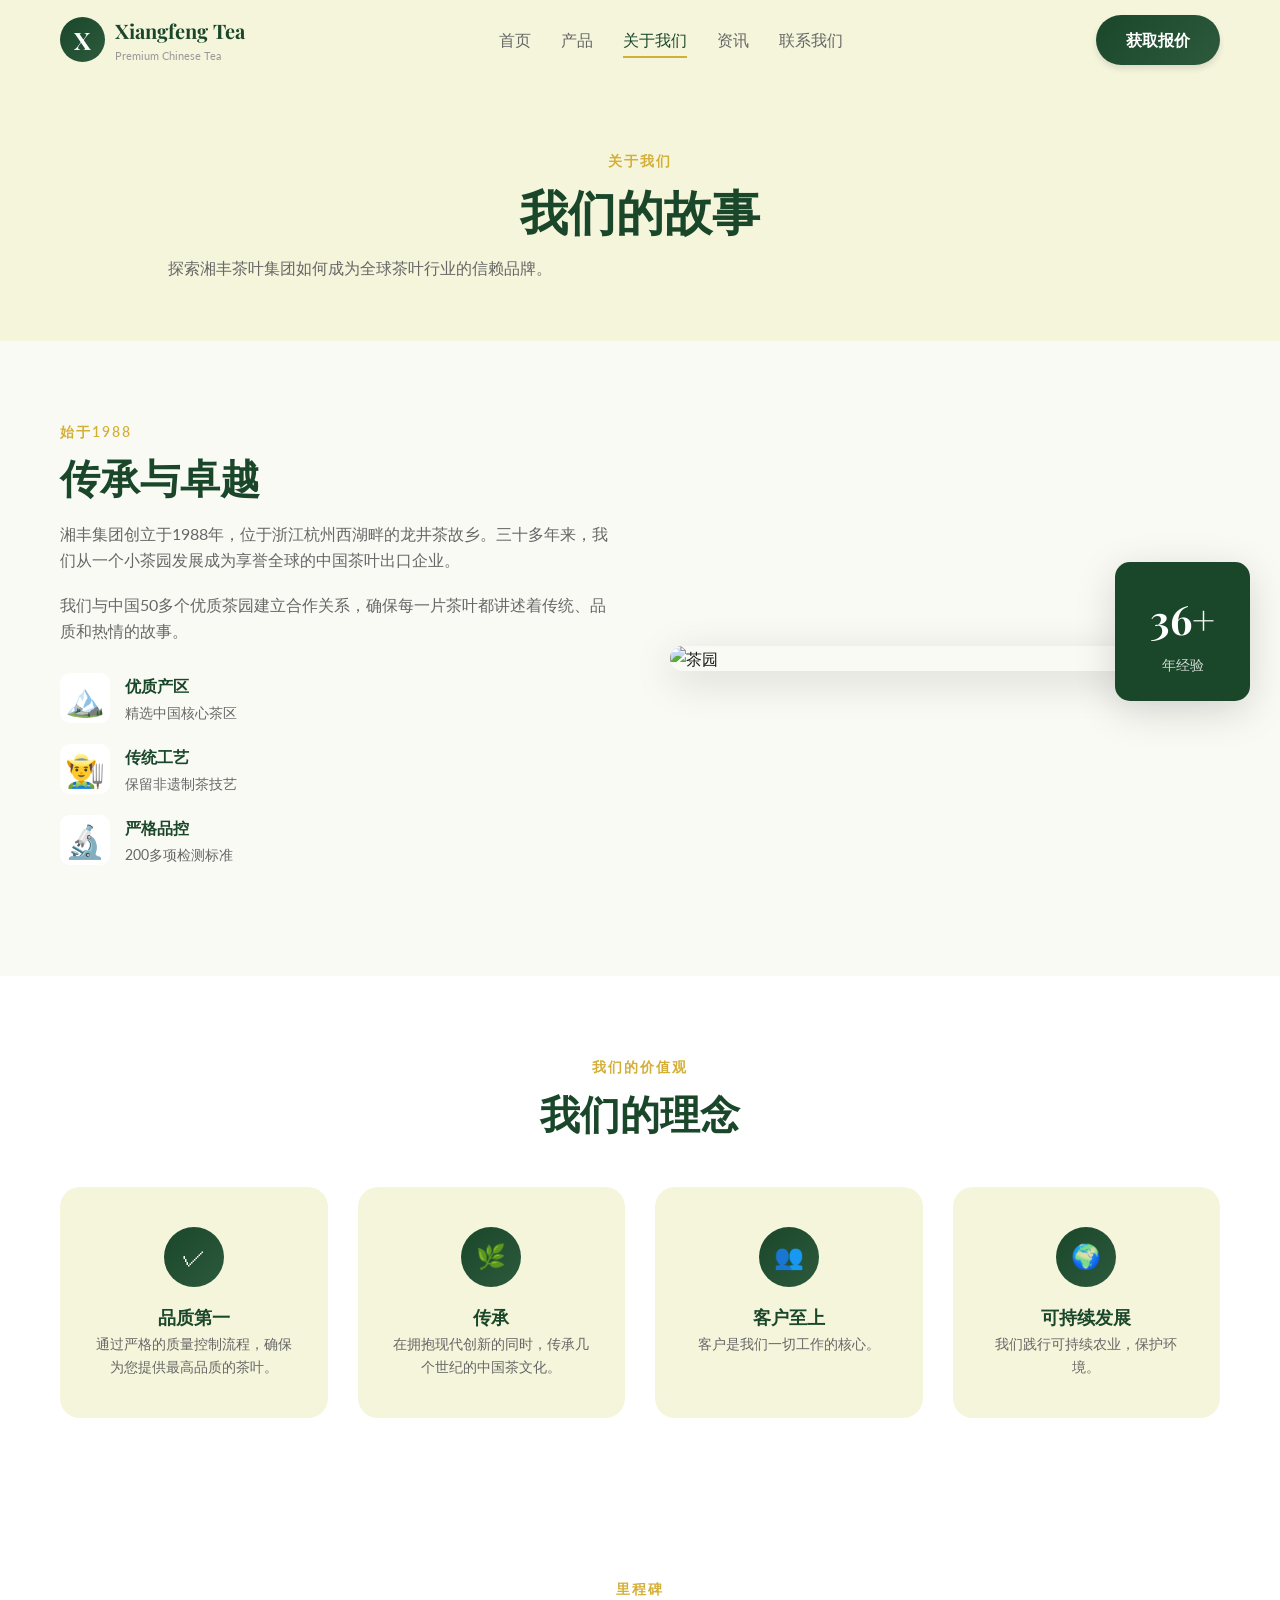
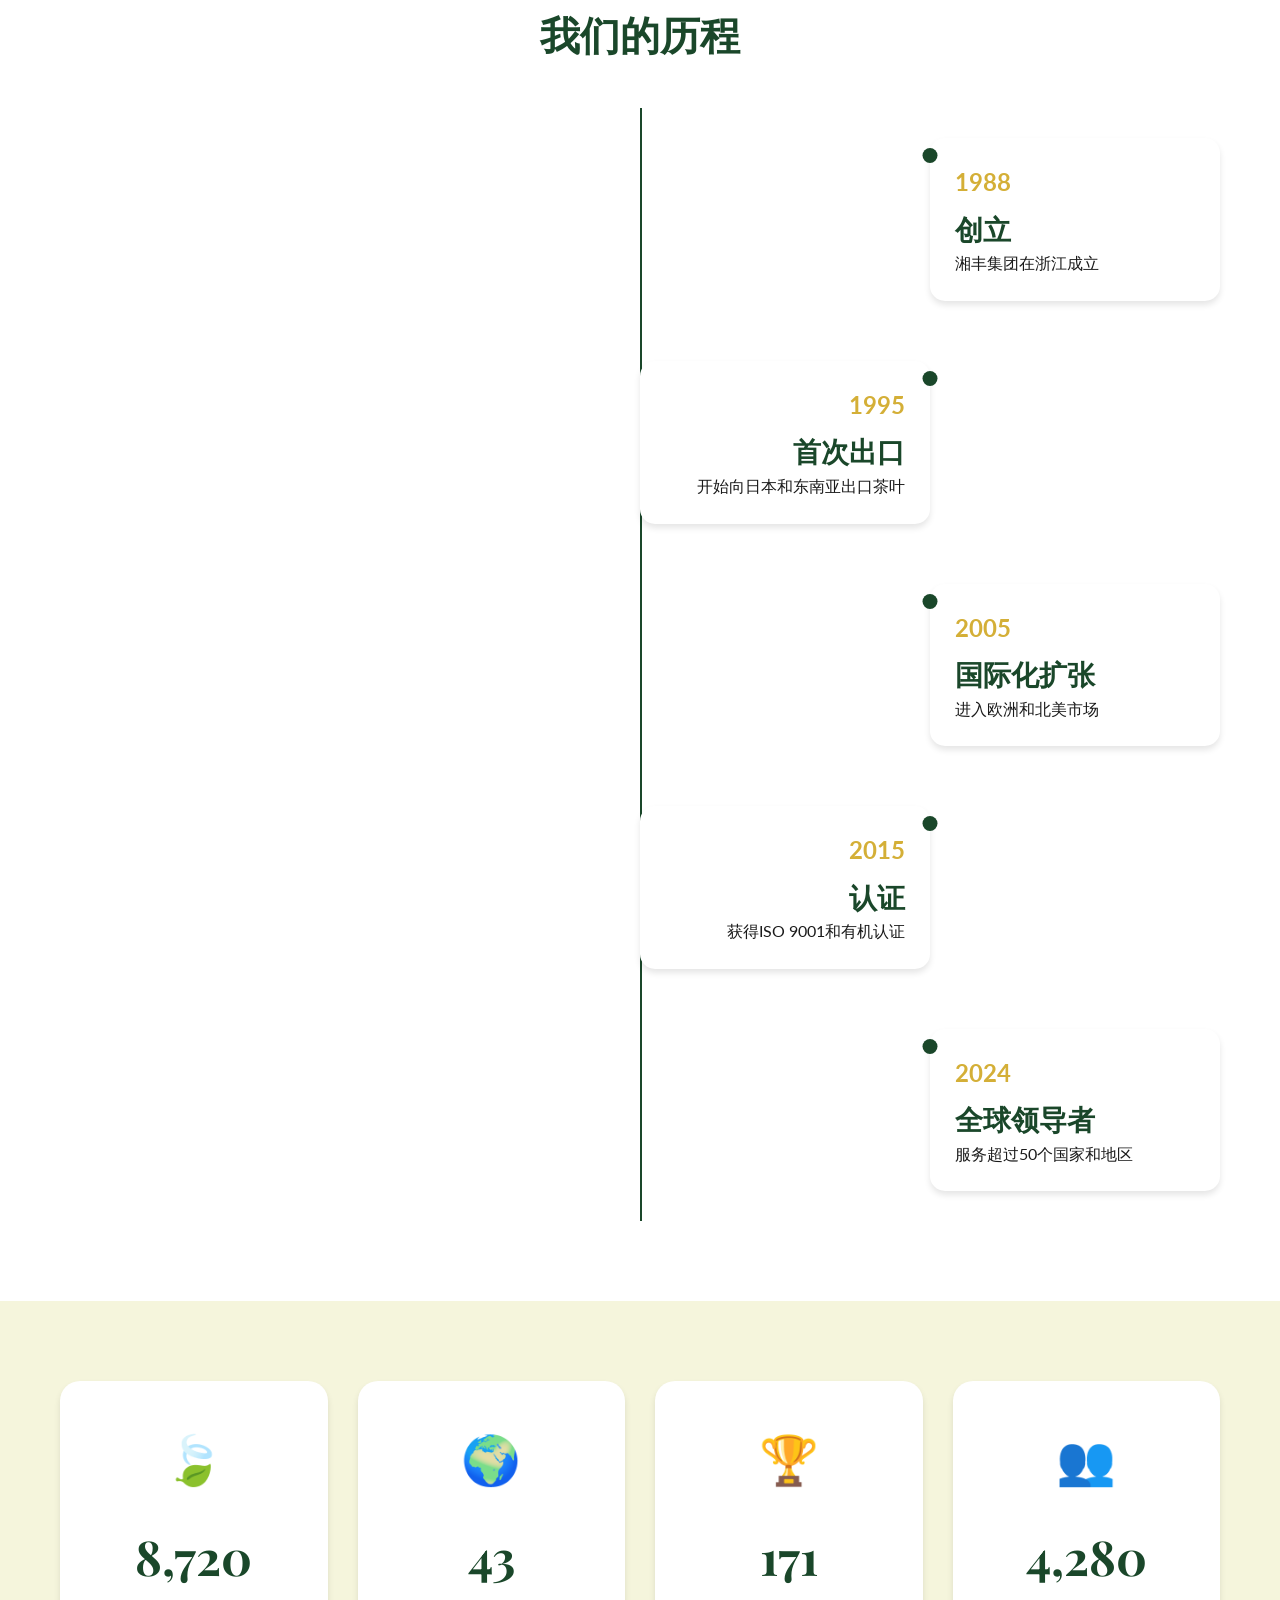
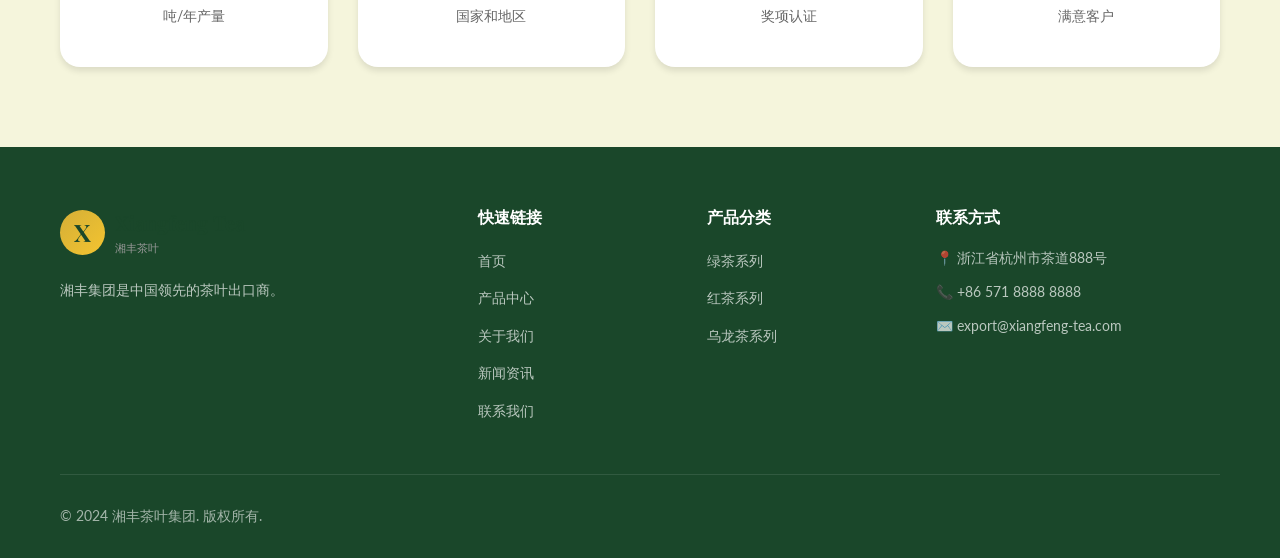
==== commit 6fa0bbe6: "Add files via upload" ====
--- a/about.html
+++ b/about.html
@@ -3,9 +3,9 @@
 <head>
     <meta charset="UTF-8">
     <meta name="viewport" content="width=device-width, initial-scale=1.0">
-    <meta name="description" content="了解湘丰茶叶集团 - 中国领先的茶叶出口商，36年专业经验，与50多个优质茶园合作，产品出口50多个国家和地区。">
+    <meta name="description" id="metaDesc" content="了解湘丰茶叶集团 - 中国领先的茶叶出口商，36年专业经验，与50多个优质茶园合作，产品出口50多个国家和地区。">
     <meta name="keywords" content="湘丰茶叶, 茶叶出口, 茶叶公司, 中国茶叶">
-    <title>关于我们 - 湘丰茶叶 | About Xiangfeng Tea Group</title>
+    <title id="pageTitle">关于我们 - 湘丰茶叶 | About Xiangfeng Tea Group</title>
     <link rel="canonical" href="https://xiangfeng-tea.github.io/about.html">
     <link rel="stylesheet" href="styles.css">
     <link href="https://fonts.googleapis.com/css2?family=Lato:wght@300;400;700&family=Playfair+Display:wght@400;500;600;700&display=swap" rel="stylesheet">
@@ -39,9 +39,9 @@
 
     <section class="page-header">
         <div class="container">
-            <span class="tagline">关于我们</span>
-            <h1>我们的故事</h1>
-            <p class="section-desc">探索湘丰茶叶集团如何成为全球茶叶行业的信赖品牌。</p>
+            <span class="tagline" id="pageTagline">关于我们</span>
+            <h1 id="pageHeaderTitle">我们的故事</h1>
+            <p class="section-desc" id="pageHeaderDesc">探索湘丰茶叶集团如何成为全球茶叶行业的信赖品牌。</p>
         </div>
     </section>
 
@@ -50,15 +50,13 @@
         <div class="container">
             <div class="about-grid">
                 <div class="about-content">
-                    <span class="tagline">始于1988</span>
-                    <h2>传承与卓越的三十六年</h2>
-                    <p>
-                        湘丰集团创立于1988年，位于浙江杭州西湖畔的龙井茶故乡。从一个小茶园起步，经过三十多年的发展，我们已成为中国领先的茶叶出口企业之一。
-                    </p>
-                    <p>
-                        我们与中国50多个优质茶园建立了长期稳定的合作关系，涵盖浙江、福建、安徽、云南等中国主要茶叶产区。产品远销欧洲、北美、东南亚等50多个国家和地区。
-                    </p>
-                    <div class="about-features">
+                    <span class="tagline" id="storyTagline">始于1988</span>
+                    <h2 id="storyTitle">传承与卓越的三十六年</h2>
+                    <div id="storyContent">
+                        <p>湘丰集团创立于1988年，位于浙江杭州西湖畔的龙井茶故乡。从一个小茶园起步，经过三十多年的发展，我们已成为中国领先的茶叶出口企业之一。</p>
+                        <p>我们与中国50多个优质茶园建立了长期稳定的合作关系，涵盖浙江、福建、安徽、云南等中国主要茶叶产区。产品远销欧洲、北美、东南亚等50多个国家和地区。</p>
+                    </div>
+                    <div class="about-features" id="storyFeatures">
                         <div class="feature">
                             <span class="feature-icon">🏔️</span>
                             <div><strong>优质产区</strong><p>精选中国核心茶区</p></div>
@@ -74,8 +72,8 @@
                     </div>
                 </div>
                 <div class="about-image">
-                    <img src="https://trae-api-cn.mchost.guru/api/ide/v1/text_to_image?prompt=Traditional%20Chinese%20tea%20garden%20with%20workers%20picking%20tea%20leaves%20morning%20mist%20mountains&image_size=landscape_4_3" alt="茶园">
-                    <div class="experience-badge"><strong>36+</strong><span>年经验</span></div>
+                    <img src="https://trae-api-cn.mchost.guru/api/ide/v1/text_to_image?prompt=Traditional%20Chinese%20tea%20garden%20with%20workers%20picking%20tea%20leaves%20morning%20mist%20mountains&image_size=landscape_4_3" alt="茶园" id="storyImage">
+                    <div class="experience-badge"><strong id="experienceValue">36+</strong><span>年经验</span></div>
                 </div>
             </div>
         </div>
@@ -88,7 +86,7 @@
                 <span class="tagline">我们的价值观</span>
                 <h2>我们的理念</h2>
             </div>
-            <div class="cert-grid">
+            <div class="cert-grid" id="valuesGrid">
                 <div class="cert-card">
                     <div class="cert-icon">✓</div>
                     <h3>品质第一</h3>
@@ -120,7 +118,7 @@
                 <span class="tagline">里程碑</span>
                 <h2>我们的历程</h2>
             </div>
-            <div class="timeline">
+            <div class="timeline" id="timeline">
                 <div class="timeline-item">
                     <div class="timeline-content">
                         <div class="timeline-year">1988</div>
@@ -163,25 +161,25 @@
     <!-- Stats -->
     <section class="section stats-section">
         <div class="container">
-            <div class="stats-grid">
+            <div class="stats-grid" id="aboutStatsGrid">
                 <div class="stat-card">
                     <div class="stat-icon">🌍</div>
-                    <div class="stat-number">50+</div>
+                    <div class="stat-number" data-target="50">0</div>
                     <div class="stat-label">国家地区</div>
                 </div>
                 <div class="stat-card">
                     <div class="stat-icon">🏆</div>
-                    <div class="stat-number">200+</div>
+                    <div class="stat-number" data-target="200">0</div>
                     <div class="stat-label">奖项</div>
                 </div>
                 <div class="stat-card">
                     <div class="stat-icon">🏭</div>
-                    <div class="stat-number">50+</div>
+                    <div class="stat-number" data-target="50">0</div>
                     <div class="stat-label">茶园</div>
                 </div>
                 <div class="stat-card">
                     <div class="stat-icon">👥</div>
-                    <div class="stat-number">5000+</div>
+                    <div class="stat-number" data-target="5000">0</div>
                     <div class="stat-label">客户</div>
                 </div>
             </div>
@@ -196,7 +194,7 @@
                         <div class="logo-icon gold">X</div>
                         <div class="logo-text"><span>Xiangfeng Tea</span><small>湘丰茶叶</small></div>
                     </div>
-                    <p>湘丰集团是中国领先的茶叶出口商。</p>
+                    <p id="footerBrandDesc">湘丰集团是中国领先的茶叶出口商。</p>
                 </div>
                 <div class="footer-links">
                     <h4>快速链接</h4>
@@ -218,7 +216,7 @@
                 </div>
                 <div class="footer-contact">
                     <h4>联系方式</h4>
-                    <ul>
+                    <ul id="footerContact">
                         <li>📍 浙江省杭州市茶道888号</li>
                         <li>📞 +86 571 8888 8888</li>
                         <li>✉️ export@xiangfeng-tea.com</li>
@@ -226,18 +224,128 @@
                 </div>
             </div>
             <div class="footer-bottom">
-                <p>&copy; 2024 湘丰茶叶集团. 版权所有.</p>
+                <p id="footerCopyright">&copy; 2024 湘丰茶叶集团. 版权所有.</p>
             </div>
         </div>
     </footer>
 
     <script>
+        // 全局数据存储
+        let settingsData = {};
+
+        // 初始化
+        async function init() {
+            await loadData();
+            renderAll();
+        }
+
+        // 加载数据
+        async function loadData() {
+            try {
+                const settingsRes = await fetch('./data/settings.json').then(r => r.ok ? r.json() : null).catch(() => null);
+                if (settingsRes) settingsData = settingsRes;
+            } catch (e) {
+                console.warn('加载数据失败');
+            }
+        }
+
+        // 渲染所有内容
+        function renderAll() {
+            renderAboutStory();
+            renderStats();
+            renderFooter();
+            renderPageMeta();
+        }
+
+        // 渲染关于我们故事
+        function renderAboutStory() {
+            if (settingsData.about) {
+                const about = settingsData.about;
+                if (about.tagline) document.getElementById('storyTagline').textContent = about.tagline;
+                if (about.title) document.getElementById('storyTitle').textContent = about.title;
+                if (about.content && about.content.length > 0) {
+                    document.getElementById('storyContent').innerHTML = about.content.map(p => `<p>${p}</p>`).join('');
+                }
+                if (about.image) document.getElementById('storyImage').src = about.image;
+
+                if (about.features && about.features.length > 0) {
+                    const featuresHtml = about.features.map(f => `
+                        <div class="feature">
+                            <span class="feature-icon">${f.icon}</span>
+                            <div><strong>${f.title}</strong><p>${f.desc}</p></div>
+                        </div>
+                    `).join('');
+                    document.getElementById('storyFeatures').innerHTML = featuresHtml;
+                }
+            }
+
+            // 渲染统计数据
+            if (settingsData.stats && settingsData.stats.length > 0) {
+                const grid = document.getElementById('aboutStatsGrid');
+                grid.innerHTML = settingsData.stats.map(stat => `
+                    <div class="stat-card">
+                        <div class="stat-icon">${stat.icon}</div>
+                        <div class="stat-number" data-target="${stat.value}">0</div>
+                        <div class="stat-label">${stat.label}</div>
+                    </div>
+                `).join('');
+                animateNumbers();
+            }
+        }
+
+        // 数字动画
+        function animateNumbers() {
+            const numbers = document.querySelectorAll('.stat-number');
+            numbers.forEach(num => {
+                const target = parseInt(num.dataset.target);
+                if (isNaN(target)) {
+                    num.textContent = num.dataset.target;
+                    return;
+                }
+                const duration = 2000;
+                const step = target / (duration / 16);
+                let current = 0;
+
+                const timer = setInterval(() => {
+                    current += step;
+                    if (current >= target) {
+                        num.textContent = target.toLocaleString() + '+';
+                        clearInterval(timer);
+                    } else {
+                        num.textContent = Math.floor(current).toLocaleString();
+                    }
+                }, 16);
+            });
+        }
+
+        // 渲染页脚
+        function renderFooter() {
+            if (settingsData.contact) {
+                const contact = settingsData.contact;
+                const contactHtml = [];
+                if (contact.address) contactHtml.push(`📍 ${contact.address}`);
+                if (contact.phone) contactHtml.push(`📞 ${contact.phone}`);
+                if (contact.email) contactHtml.push(`✉️ ${contact.email}`);
+                if (contact.hours) contactHtml.push(`🕐 ${contact.hours}`);
+                document.getElementById('footerContact').innerHTML = contactHtml.map(c => `<li>${c}</li>`).join('');
+            }
+        }
+
+        // 渲染页面Meta
+        function renderPageMeta() {
+            if (settingsData.site) {
+                document.title = `关于我们 - ${settingsData.site.name || '湘丰茶叶'} | About Xiangfeng Tea Group`;
+            }
+        }
+
         function toggleMobileMenu() {
             document.getElementById('mobileMenu').classList.toggle('active');
         }
         window.addEventListener('scroll', () => {
             document.querySelector('.header').classList.toggle('scrolled', window.scrollY > 50);
         });
+
+        init();
     </script>
 </body>
-</html>
+</html>
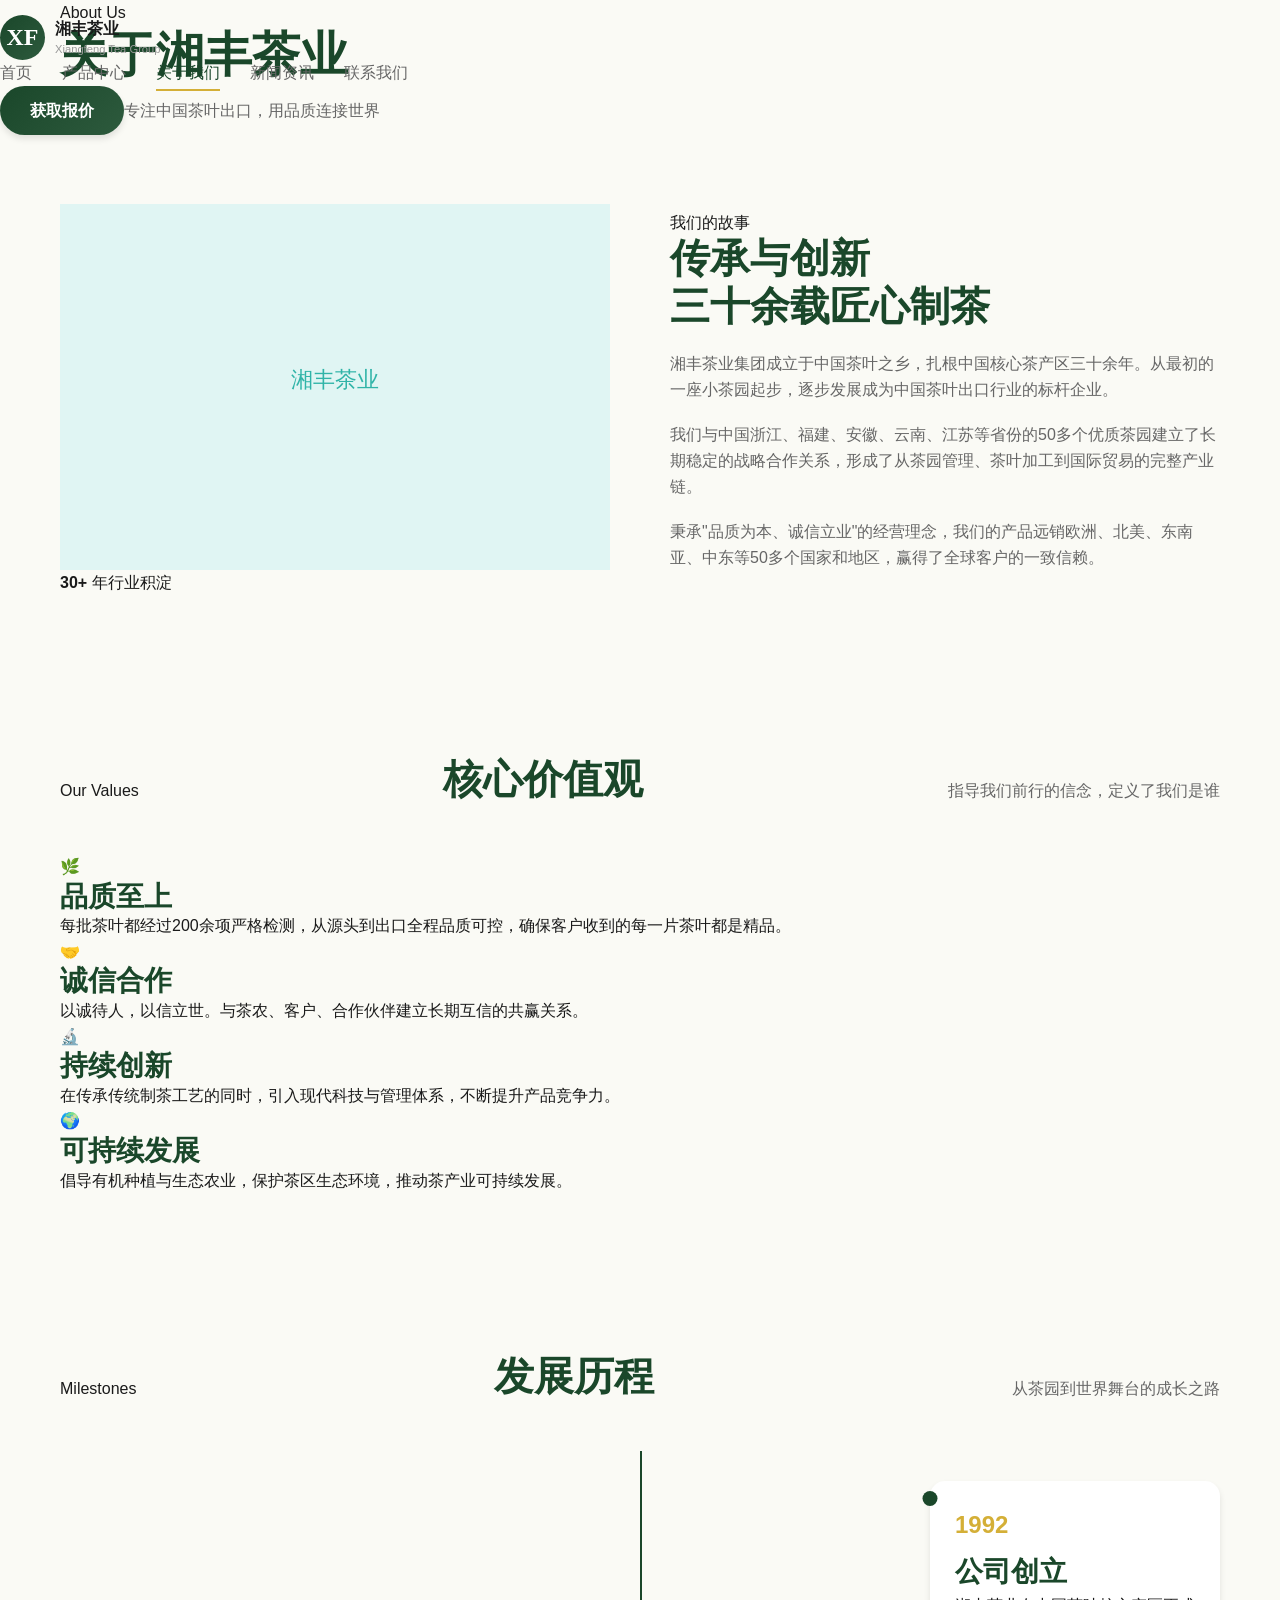
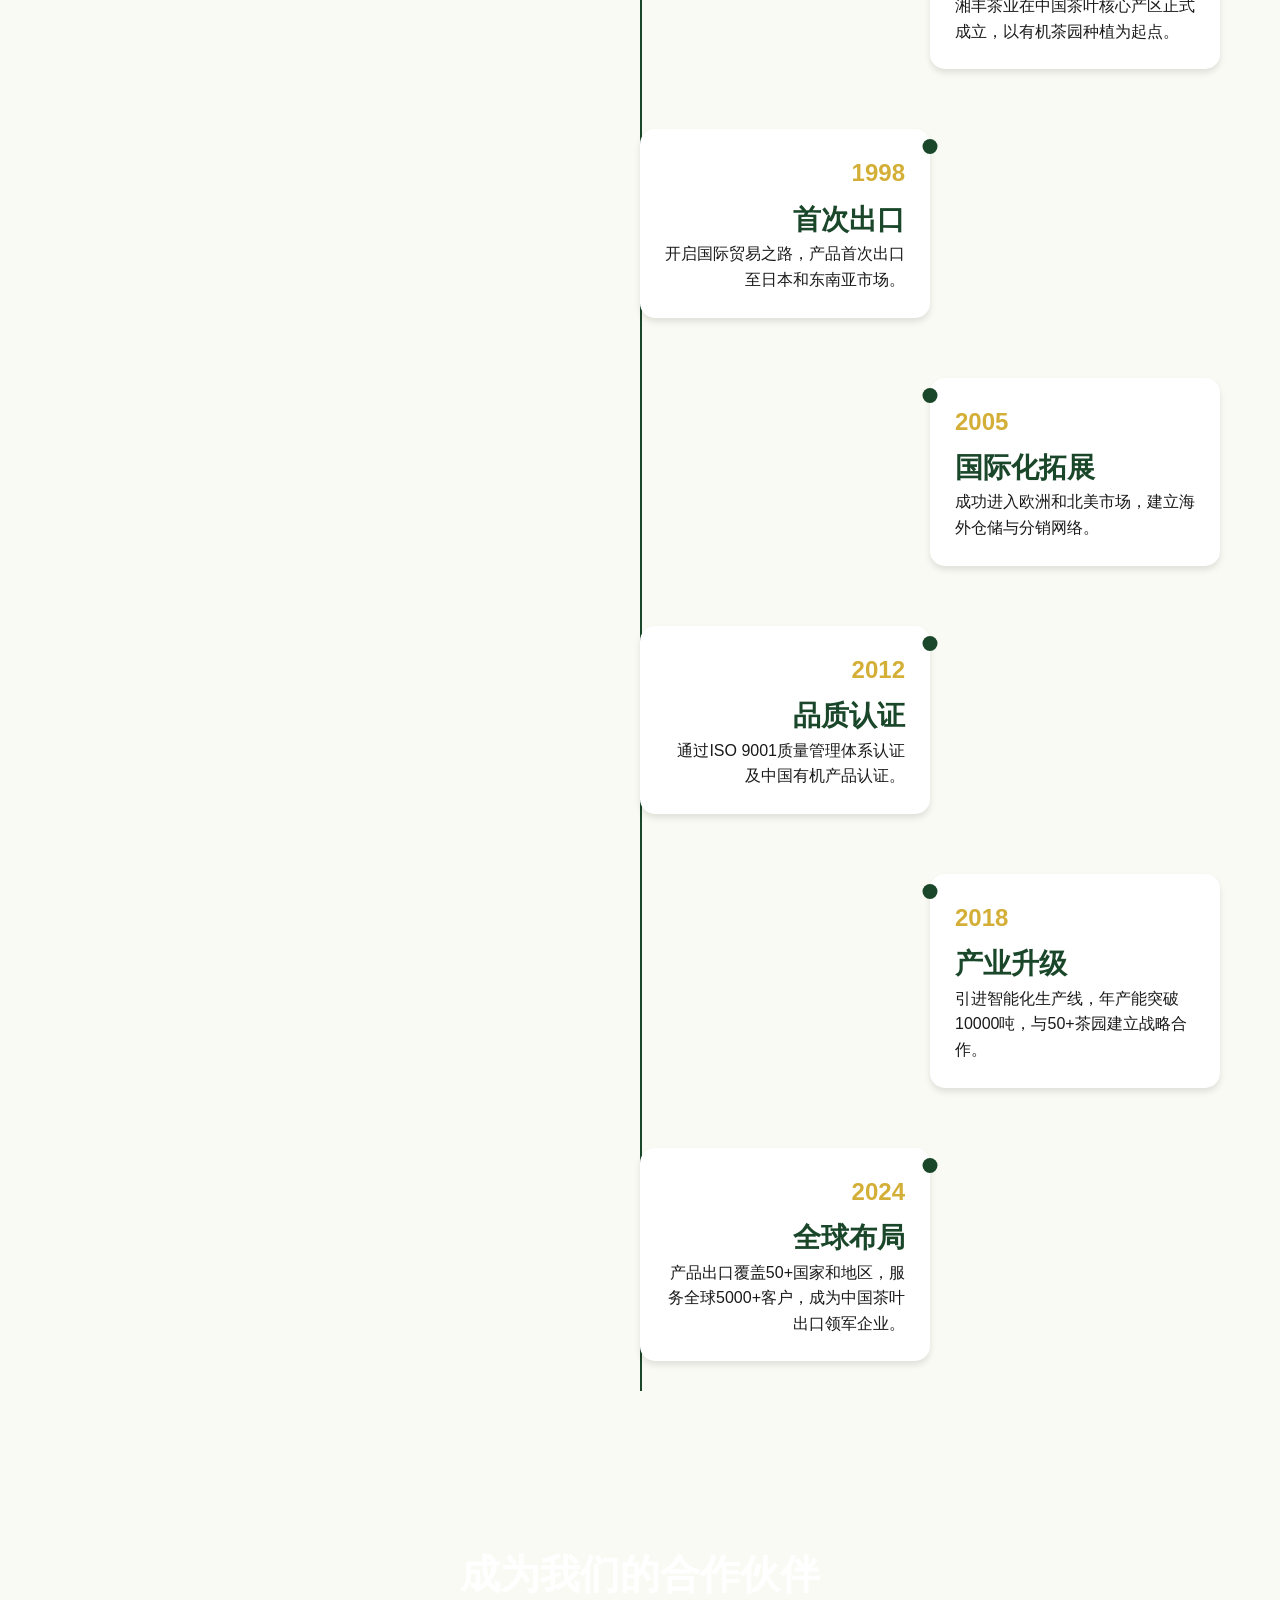
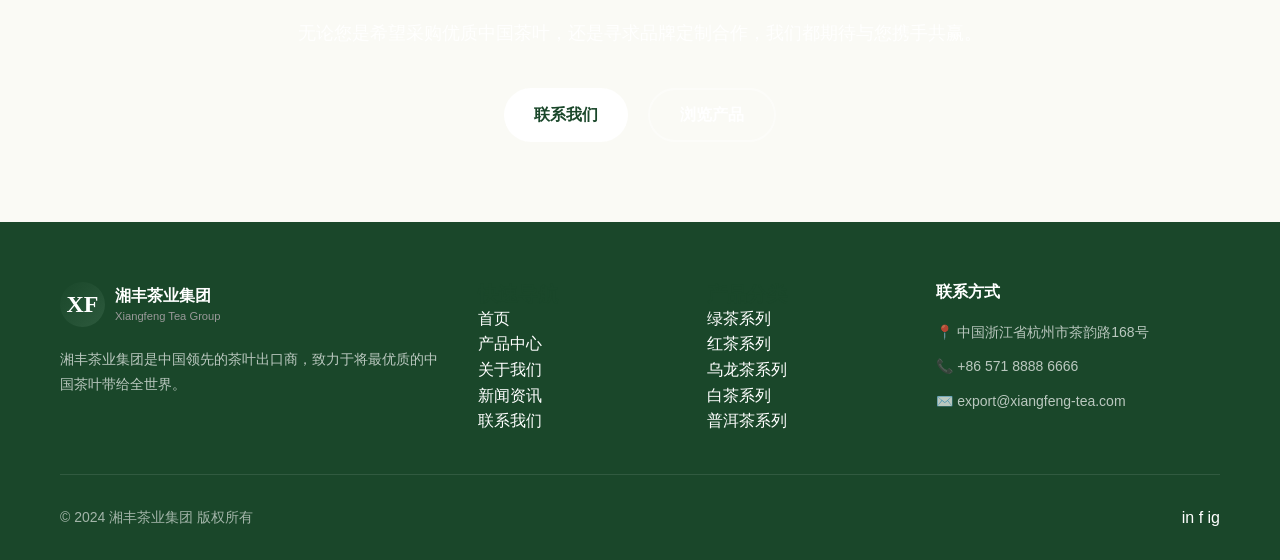
==== commit 431ca0af: "Update about.html" ====
--- a/about.html
+++ b/about.html
@@ -3,201 +3,197 @@
 <head>
     <meta charset="UTF-8">
     <meta name="viewport" content="width=device-width, initial-scale=1.0">
-    <meta name="description" id="metaDesc" content="了解湘丰茶叶集团 - 中国领先的茶叶出口商，36年专业经验，与50多个优质茶园合作，产品出口50多个国家和地区。">
-    <meta name="keywords" content="湘丰茶叶, 茶叶出口, 茶叶公司, 中国茶叶">
-    <title id="pageTitle">关于我们 - 湘丰茶叶 | About Xiangfeng Tea Group</title>
-    <link rel="canonical" href="https://xiangfeng-tea.github.io/about.html">
+    <meta name="description" content="了解湘丰茶业集团 — 中国领先的茶叶出口商，三十余年专业经验，与50多个优质茶园合作，产品出口全球50多个国家和地区。">
+    <meta name="keywords" content="湘丰茶业,茶叶出口,茶叶公司,中国茶叶,茶文化">
+    <title>关于我们 - 湘丰茶业集团 | About Xiangfeng Tea Group</title>
+    <link rel="canonical" href="https://www.xiangfeng-tea.com/about.html">
     <link rel="stylesheet" href="styles.css">
-    <link href="https://fonts.googleapis.com/css2?family=Lato:wght@300;400;700&family=Playfair+Display:wght@400;500;600;700&display=swap" rel="stylesheet">
+    <link href="https://fonts.googleapis.com/css2?family=Inter:wght@300;400;500;600;700;800&display=swap" rel="stylesheet">
 </head>
 <body>
-    <header class="header">
-        <div class="container header-content">
+    <!-- Header -->
+    <header class="header" id="header">
+        <div class="header-inner">
             <a href="index.html" class="logo">
-                <div class="logo-icon">X</div>
-                <div class="logo-text"><span>Xiangfeng Tea</span><small>Premium Chinese Tea</small></div>
+                <div class="logo-icon">XF</div>
+                <div class="logo-text">
+                    <strong>湘丰茶业</strong>
+                    <small>Xiangfeng Tea Group</small>
+                </div>
             </a>
             <nav class="nav">
                 <a href="index.html">首页</a>
-                <a href="products.html">产品</a>
+                <a href="products.html">产品中心</a>
                 <a href="about.html" class="active">关于我们</a>
-                <a href="news.html">资讯</a>
+                <a href="news.html">新闻资讯</a>
                 <a href="contact.html">联系我们</a>
             </nav>
-            <a href="contact.html" class="btn-primary">获取报价</a>
-            <button class="mobile-menu-btn" onclick="toggleMobileMenu()">☰</button>
+            <div class="header-actions">
+                <a href="contact.html" class="btn btn-primary btn-sm">获取报价</a>
+            </div>
+            <button class="mobile-menu-btn" onclick="toggleMobileMenu()" aria-label="菜单">☰</button>
         </div>
     </header>
 
     <div class="mobile-menu" id="mobileMenu">
         <a href="index.html">首页</a>
-        <a href="products.html">产品</a>
+        <a href="products.html">产品中心</a>
         <a href="about.html" class="active">关于我们</a>
-        <a href="news.html">资讯</a>
+        <a href="news.html">新闻资讯</a>
         <a href="contact.html">联系我们</a>
     </div>
 
-    <section class="page-header">
-        <div class="container">
-            <span class="tagline" id="pageTagline">关于我们</span>
-            <h1 id="pageHeaderTitle">我们的故事</h1>
-            <p class="section-desc" id="pageHeaderDesc">探索湘丰茶叶集团如何成为全球茶叶行业的信赖品牌。</p>
+    <!-- Page Hero -->
+    <section class="page-hero">
+        <div class="container">
+            <span class="section-tag">About Us</span>
+            <h1>关于湘丰茶业</h1>
+            <p class="section-desc">三十余年专注中国茶叶出口，用品质连接世界</p>
         </div>
     </section>
 
     <!-- Company Story -->
-    <section class="section">
+    <section class="section bg-white">
         <div class="container">
             <div class="about-grid">
+                <div class="about-image-wrap">
+                    <img src="https://images.unsplash.com/photo-1558160074-4d7d8bdf4256?w=600&q=80"
+                         alt="中国茶文化传承"
+                         onerror="this.src='data:image/svg+xml,<svg xmlns=%22http://www.w3.org/2000/svg%22 width=%22600%22 height=%22400%22><rect fill=%22%23e0f5f3%22 width=%22600%22 height=%22400%22/><text x=%22300%22 y=%22200%22 text-anchor=%22middle%22 fill=%22%2330B4A8%22 font-size=%2224%22>湘丰茶业</text></svg>'">
+                    <div class="about-badge">
+                        <strong>30+</strong>
+                        <span>年行业积淀</span>
+                    </div>
+                </div>
                 <div class="about-content">
-                    <span class="tagline" id="storyTagline">始于1988</span>
-                    <h2 id="storyTitle">传承与卓越的三十六年</h2>
-                    <div id="storyContent">
-                        <p>湘丰集团创立于1988年，位于浙江杭州西湖畔的龙井茶故乡。从一个小茶园起步，经过三十多年的发展，我们已成为中国领先的茶叶出口企业之一。</p>
-                        <p>我们与中国50多个优质茶园建立了长期稳定的合作关系，涵盖浙江、福建、安徽、云南等中国主要茶叶产区。产品远销欧洲、北美、东南亚等50多个国家和地区。</p>
-                    </div>
-                    <div class="about-features" id="storyFeatures">
-                        <div class="feature">
-                            <span class="feature-icon">🏔️</span>
-                            <div><strong>优质产区</strong><p>精选中国核心茶区</p></div>
-                        </div>
-                        <div class="feature">
-                            <span class="feature-icon">👨‍🌾</span>
-                            <div><strong>传统工艺</strong><p>保留非遗制茶技艺</p></div>
-                        </div>
-                        <div class="feature">
-                            <span class="feature-icon">🔬</span>
-                            <div><strong>严格品控</strong><p>200多项检测标准</p></div>
-                        </div>
-                    </div>
-                </div>
-                <div class="about-image">
-                    <img src="https://trae-api-cn.mchost.guru/api/ide/v1/text_to_image?prompt=Traditional%20Chinese%20tea%20garden%20with%20workers%20picking%20tea%20leaves%20morning%20mist%20mountains&image_size=landscape_4_3" alt="茶园" id="storyImage">
-                    <div class="experience-badge"><strong id="experienceValue">36+</strong><span>年经验</span></div>
+                    <span class="section-tag">我们的故事</span>
+                    <h2>传承与创新<br>三十余载匠心制茶</h2>
+                    <p>湘丰茶业集团成立于中国茶叶之乡，扎根中国核心茶产区三十余年。从最初的一座小茶园起步，逐步发展成为中国茶叶出口行业的标杆企业。</p>
+                    <p>我们与中国浙江、福建、安徽、云南、江苏等省份的50多个优质茶园建立了长期稳定的战略合作关系，形成了从茶园管理、茶叶加工到国际贸易的完整产业链。</p>
+                    <p>秉承"品质为本、诚信立业"的经营理念，我们的产品远销欧洲、北美、东南亚、中东等50多个国家和地区，赢得了全球客户的一致信赖。</p>
                 </div>
             </div>
         </div>
     </section>
 
     <!-- Values -->
-    <section class="section cert-section">
-        <div class="container">
-            <div class="section-header centered">
-                <span class="tagline">我们的价值观</span>
-                <h2>我们的理念</h2>
-            </div>
-            <div class="cert-grid" id="valuesGrid">
-                <div class="cert-card">
-                    <div class="cert-icon">✓</div>
-                    <h3>品质第一</h3>
-                    <p>通过严格的质量控制流程，确保为您提供最高品质的茶叶。</p>
-                </div>
-                <div class="cert-card">
-                    <div class="cert-icon">🌿</div>
-                    <h3>传承</h3>
-                    <p>在拥抱现代创新的同时，传承几个世纪的中国茶文化。</p>
-                </div>
-                <div class="cert-card">
-                    <div class="cert-icon">👥</div>
-                    <h3>客户至上</h3>
-                    <p>客户是我们一切工作的核心。</p>
-                </div>
-                <div class="cert-card">
-                    <div class="cert-icon">🌍</div>
+    <section class="section bg-pale">
+        <div class="container">
+            <div class="section-header">
+                <span class="section-tag">Our Values</span>
+                <h2>核心价值观</h2>
+                <p class="section-desc">指导我们前行的信念，定义了我们是谁</p>
+            </div>
+            <div class="values-grid">
+                <div class="value-card">
+                    <div class="value-icon">🌿</div>
+                    <h3>品质至上</h3>
+                    <p>每批茶叶都经过200余项严格检测，从源头到出口全程品质可控，确保客户收到的每一片茶叶都是精品。</p>
+                </div>
+                <div class="value-card">
+                    <div class="value-icon">🤝</div>
+                    <h3>诚信合作</h3>
+                    <p>以诚待人，以信立世。与茶农、客户、合作伙伴建立长期互信的共赢关系。</p>
+                </div>
+                <div class="value-card">
+                    <div class="value-icon">🔬</div>
+                    <h3>持续创新</h3>
+                    <p>在传承传统制茶工艺的同时，引入现代科技与管理体系，不断提升产品竞争力。</p>
+                </div>
+                <div class="value-card">
+                    <div class="value-icon">🌍</div>
                     <h3>可持续发展</h3>
-                    <p>我们践行可持续农业，保护环境。</p>
+                    <p>倡导有机种植与生态农业，保护茶区生态环境，推动茶产业可持续发展。</p>
                 </div>
             </div>
         </div>
     </section>
 
     <!-- Timeline -->
-    <section class="section" style="background: white;">
-        <div class="container">
-            <div class="section-header centered">
-                <span class="tagline">里程碑</span>
-                <h2>我们的历程</h2>
-            </div>
-            <div class="timeline" id="timeline">
-                <div class="timeline-item">
-                    <div class="timeline-content">
-                        <div class="timeline-year">1988</div>
-                        <h3>创立</h3>
-                        <p>湘丰集团在浙江成立</p>
-                    </div>
-                </div>
-                <div class="timeline-item">
-                    <div class="timeline-content">
-                        <div class="timeline-year">1995</div>
+    <section class="section bg-white">
+        <div class="container">
+            <div class="section-header">
+                <span class="section-tag">Milestones</span>
+                <h2>发展历程</h2>
+                <p class="section-desc">从茶园到世界舞台的成长之路</p>
+            </div>
+            <div class="timeline">
+                <div class="timeline-item">
+                    <div class="timeline-content">
+                        <div class="timeline-year">1992</div>
+                        <h3>公司创立</h3>
+                        <p>湘丰茶业在中国茶叶核心产区正式成立，以有机茶园种植为起点。</p>
+                    </div>
+                </div>
+                <div class="timeline-item">
+                    <div class="timeline-content">
+                        <div class="timeline-year">1998</div>
                         <h3>首次出口</h3>
-                        <p>开始向日本和东南亚出口茶叶</p>
+                        <p>开启国际贸易之路，产品首次出口至日本和东南亚市场。</p>
                     </div>
                 </div>
                 <div class="timeline-item">
                     <div class="timeline-content">
                         <div class="timeline-year">2005</div>
-                        <h3>国际化扩张</h3>
-                        <p>进入欧洲和北美市场</p>
-                    </div>
-                </div>
-                <div class="timeline-item">
-                    <div class="timeline-content">
-                        <div class="timeline-year">2015</div>
-                        <h3>认证</h3>
-                        <p>获得ISO 9001和有机认证</p>
+                        <h3>国际化拓展</h3>
+                        <p>成功进入欧洲和北美市场，建立海外仓储与分销网络。</p>
+                    </div>
+                </div>
+                <div class="timeline-item">
+                    <div class="timeline-content">
+                        <div class="timeline-year">2012</div>
+                        <h3>品质认证</h3>
+                        <p>通过ISO 9001质量管理体系认证及中国有机产品认证。</p>
+                    </div>
+                </div>
+                <div class="timeline-item">
+                    <div class="timeline-content">
+                        <div class="timeline-year">2018</div>
+                        <h3>产业升级</h3>
+                        <p>引进智能化生产线，年产能突破10000吨，与50+茶园建立战略合作。</p>
                     </div>
                 </div>
                 <div class="timeline-item">
                     <div class="timeline-content">
                         <div class="timeline-year">2024</div>
-                        <h3>全球领导者</h3>
-                        <p>服务超过50个国家和地区</p>
-                    </div>
-                </div>
-            </div>
-        </div>
-    </section>
-
-    <!-- Stats -->
-    <section class="section stats-section">
-        <div class="container">
-            <div class="stats-grid" id="aboutStatsGrid">
-                <div class="stat-card">
-                    <div class="stat-icon">🌍</div>
-                    <div class="stat-number" data-target="50">0</div>
-                    <div class="stat-label">国家地区</div>
-                </div>
-                <div class="stat-card">
-                    <div class="stat-icon">🏆</div>
-                    <div class="stat-number" data-target="200">0</div>
-                    <div class="stat-label">奖项</div>
-                </div>
-                <div class="stat-card">
-                    <div class="stat-icon">🏭</div>
-                    <div class="stat-number" data-target="50">0</div>
-                    <div class="stat-label">茶园</div>
-                </div>
-                <div class="stat-card">
-                    <div class="stat-icon">👥</div>
-                    <div class="stat-number" data-target="5000">0</div>
-                    <div class="stat-label">客户</div>
-                </div>
-            </div>
-        </div>
-    </section>
-
+                        <h3>全球布局</h3>
+                        <p>产品出口覆盖50+国家和地区，服务全球5000+客户，成为中国茶叶出口领军企业。</p>
+                    </div>
+                </div>
+            </div>
+        </div>
+    </section>
+
+    <!-- CTA -->
+    <section class="section cta">
+        <div class="container">
+            <div class="cta-content">
+                <h2>成为我们的合作伙伴</h2>
+                <p>无论您是希望采购优质中国茶叶，还是寻求品牌定制合作，我们都期待与您携手共赢。</p>
+                <div class="cta-buttons">
+                    <a href="contact.html" class="btn btn-white">联系我们</a>
+                    <a href="products.html" class="btn btn-outline" style="color:white;border-color:rgba(255,255,255,0.4);">浏览产品</a>
+                </div>
+            </div>
+        </div>
+    </section>
+
+    <!-- Footer -->
     <footer class="footer">
         <div class="container">
             <div class="footer-grid">
                 <div class="footer-brand">
-                    <div class="logo">
-                        <div class="logo-icon gold">X</div>
-                        <div class="logo-text"><span>Xiangfeng Tea</span><small>湘丰茶叶</small></div>
-                    </div>
-                    <p id="footerBrandDesc">湘丰集团是中国领先的茶叶出口商。</p>
-                </div>
-                <div class="footer-links">
-                    <h4>快速链接</h4>
+                    <a href="index.html" class="logo" style="margin-bottom:16px;">
+                        <div class="logo-icon">XF</div>
+                        <div class="logo-text">
+                            <strong>湘丰茶业集团</strong>
+                            <small>Xiangfeng Tea Group</small>
+                        </div>
+                    </a>
+                    <p>湘丰茶业集团是中国领先的茶叶出口商，致力于将最优质的中国茶叶带给全世界。</p>
+                </div>
+                <div class="footer-col">
+                    <h4>快速导航</h4>
                     <ul>
                         <li><a href="index.html">首页</a></li>
                         <li><a href="products.html">产品中心</a></li>
@@ -206,146 +202,44 @@
                         <li><a href="contact.html">联系我们</a></li>
                     </ul>
                 </div>
-                <div class="footer-links">
+                <div class="footer-col">
                     <h4>产品分类</h4>
                     <ul>
                         <li><a href="products.html">绿茶系列</a></li>
                         <li><a href="products.html">红茶系列</a></li>
                         <li><a href="products.html">乌龙茶系列</a></li>
+                        <li><a href="products.html">白茶系列</a></li>
+                        <li><a href="products.html">普洱茶系列</a></li>
                     </ul>
                 </div>
-                <div class="footer-contact">
+                <div class="footer-contact footer-col">
                     <h4>联系方式</h4>
-                    <ul id="footerContact">
-                        <li>📍 浙江省杭州市茶道888号</li>
-                        <li>📞 +86 571 8888 8888</li>
+                    <ul>
+                        <li>📍 中国浙江省杭州市茶韵路168号</li>
+                        <li>📞 +86 571 8888 6666</li>
                         <li>✉️ export@xiangfeng-tea.com</li>
                     </ul>
                 </div>
             </div>
             <div class="footer-bottom">
-                <p id="footerCopyright">&copy; 2024 湘丰茶叶集团. 版权所有.</p>
+                <p>&copy; 2024 湘丰茶业集团 版权所有</p>
+                <div class="footer-social">
+                    <a href="https://www.linkedin.com/company/xiangfeng-tea" target="_blank" rel="noopener" title="LinkedIn">in</a>
+                    <a href="https://www.facebook.com/xiangfengtea" target="_blank" rel="noopener" title="Facebook">f</a>
+                    <a href="https://www.instagram.com/xiangfeng_tea" target="_blank" rel="noopener" title="Instagram">ig</a>
+                </div>
             </div>
         </div>
     </footer>
 
     <script>
-        // 全局数据存储
-        let settingsData = {};
-
-        // 初始化
-        async function init() {
-            await loadData();
-            renderAll();
-        }
-
-        // 加载数据
-        async function loadData() {
-            try {
-                const settingsRes = await fetch('./data/settings.json').then(r => r.ok ? r.json() : null).catch(() => null);
-                if (settingsRes) settingsData = settingsRes;
-            } catch (e) {
-                console.warn('加载数据失败');
-            }
-        }
-
-        // 渲染所有内容
-        function renderAll() {
-            renderAboutStory();
-            renderStats();
-            renderFooter();
-            renderPageMeta();
-        }
-
-        // 渲染关于我们故事
-        function renderAboutStory() {
-            if (settingsData.about) {
-                const about = settingsData.about;
-                if (about.tagline) document.getElementById('storyTagline').textContent = about.tagline;
-                if (about.title) document.getElementById('storyTitle').textContent = about.title;
-                if (about.content && about.content.length > 0) {
-                    document.getElementById('storyContent').innerHTML = about.content.map(p => `<p>${p}</p>`).join('');
-                }
-                if (about.image) document.getElementById('storyImage').src = about.image;
-
-                if (about.features && about.features.length > 0) {
-                    const featuresHtml = about.features.map(f => `
-                        <div class="feature">
-                            <span class="feature-icon">${f.icon}</span>
-                            <div><strong>${f.title}</strong><p>${f.desc}</p></div>
-                        </div>
-                    `).join('');
-                    document.getElementById('storyFeatures').innerHTML = featuresHtml;
-                }
-            }
-
-            // 渲染统计数据
-            if (settingsData.stats && settingsData.stats.length > 0) {
-                const grid = document.getElementById('aboutStatsGrid');
-                grid.innerHTML = settingsData.stats.map(stat => `
-                    <div class="stat-card">
-                        <div class="stat-icon">${stat.icon}</div>
-                        <div class="stat-number" data-target="${stat.value}">0</div>
-                        <div class="stat-label">${stat.label}</div>
-                    </div>
-                `).join('');
-                animateNumbers();
-            }
-        }
-
-        // 数字动画
-        function animateNumbers() {
-            const numbers = document.querySelectorAll('.stat-number');
-            numbers.forEach(num => {
-                const target = parseInt(num.dataset.target);
-                if (isNaN(target)) {
-                    num.textContent = num.dataset.target;
-                    return;
-                }
-                const duration = 2000;
-                const step = target / (duration / 16);
-                let current = 0;
-
-                const timer = setInterval(() => {
-                    current += step;
-                    if (current >= target) {
-                        num.textContent = target.toLocaleString() + '+';
-                        clearInterval(timer);
-                    } else {
-                        num.textContent = Math.floor(current).toLocaleString();
-                    }
-                }, 16);
-            });
-        }
-
-        // 渲染页脚
-        function renderFooter() {
-            if (settingsData.contact) {
-                const contact = settingsData.contact;
-                const contactHtml = [];
-                if (contact.address) contactHtml.push(`📍 ${contact.address}`);
-                if (contact.phone) contactHtml.push(`📞 ${contact.phone}`);
-                if (contact.email) contactHtml.push(`✉️ ${contact.email}`);
-                if (contact.hours) contactHtml.push(`🕐 ${contact.hours}`);
-                document.getElementById('footerContact').innerHTML = contactHtml.map(c => `<li>${c}</li>`).join('');
-            }
-        }
-
-        // 渲染页面Meta
-        function renderPageMeta() {
-            if (settingsData.site) {
-                document.title = `关于我们 - ${settingsData.site.name || '湘丰茶叶'} | About Xiangfeng Tea Group`;
-            }
-        }
-
         function toggleMobileMenu() {
             document.getElementById('mobileMenu').classList.toggle('active');
         }
         window.addEventListener('scroll', () => {
-            document.querySelector('.header').classList.toggle('scrolled', window.scrollY > 50);
+            const header = document.getElementById('header');
+            header.classList.toggle('scrolled', window.scrollY > 50);
         });
-
-        init();
     </script>
 </body>
-</html>+</html>
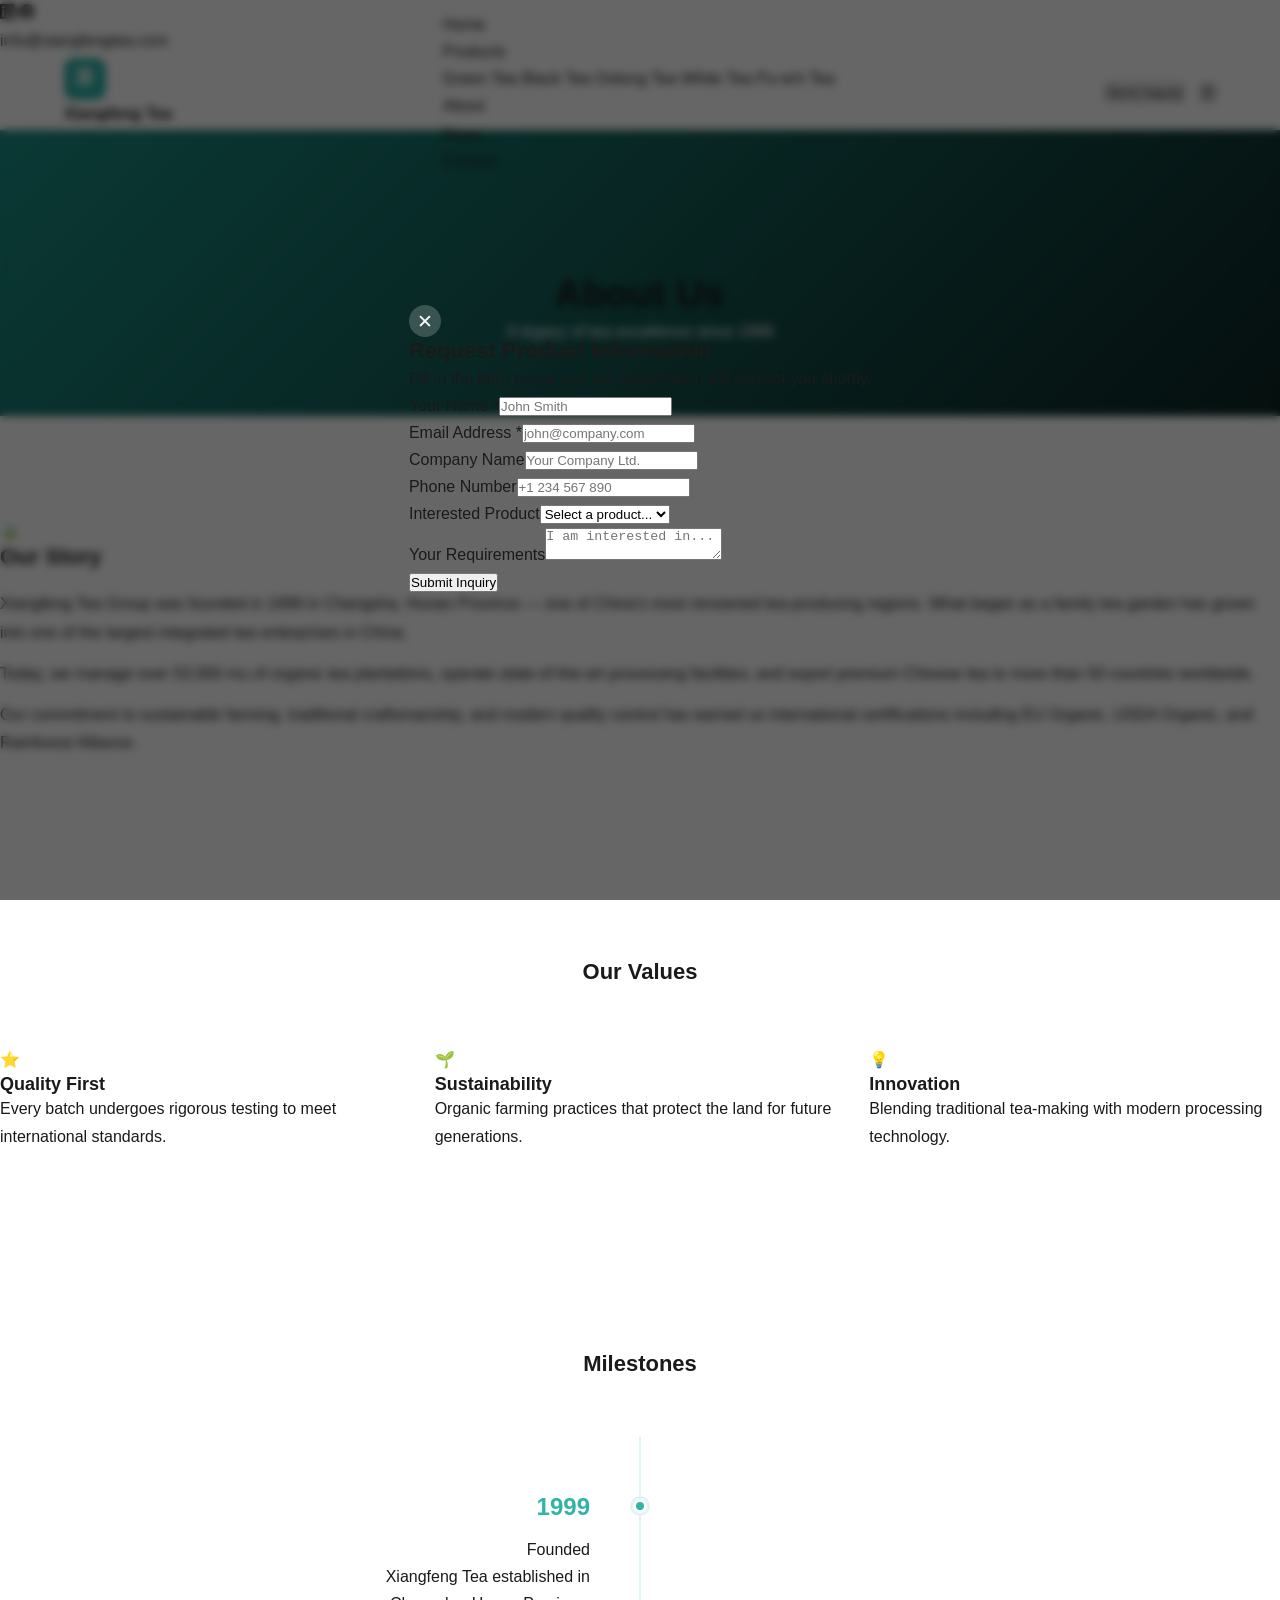
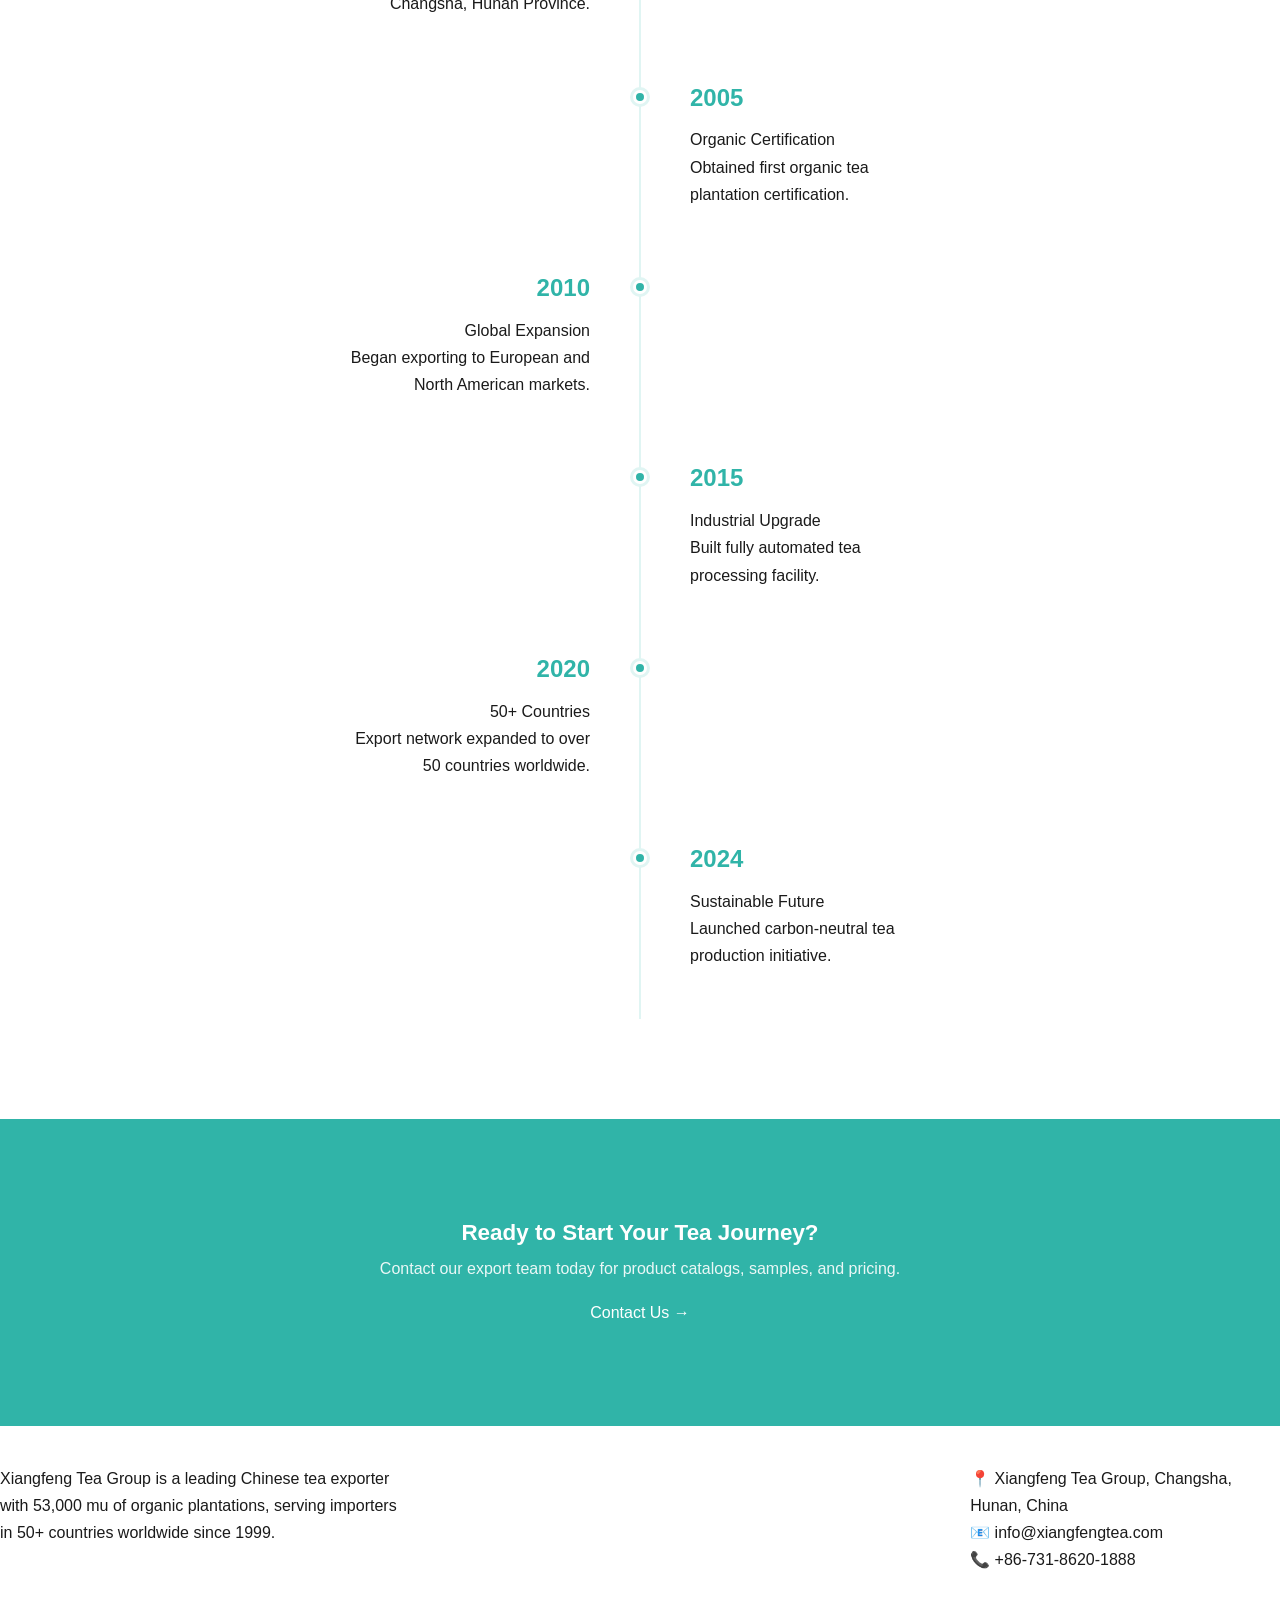
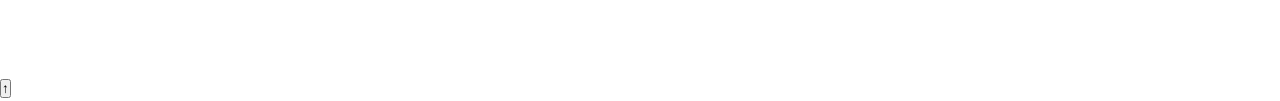
==== commit c35fb216: "Update about.html" ====
--- a/about.html
+++ b/about.html
@@ -1,245 +1,201 @@
 <!DOCTYPE html>
-<html lang="zh-CN">
+<html lang="en">
 <head>
-    <meta charset="UTF-8">
-    <meta name="viewport" content="width=device-width, initial-scale=1.0">
-    <meta name="description" content="了解湘丰茶业集团 — 中国领先的茶叶出口商，三十余年专业经验，与50多个优质茶园合作，产品出口全球50多个国家和地区。">
-    <meta name="keywords" content="湘丰茶业,茶叶出口,茶叶公司,中国茶叶,茶文化">
-    <title>关于我们 - 湘丰茶业集团 | About Xiangfeng Tea Group</title>
-    <link rel="canonical" href="https://www.xiangfeng-tea.com/about.html">
-    <link rel="stylesheet" href="styles.css">
-    <link href="https://fonts.googleapis.com/css2?family=Inter:wght@300;400;500;600;700;800&display=swap" rel="stylesheet">
+<meta charset="UTF-8">
+<meta name="viewport" content="width=device-width, initial-scale=1.0">
+<title>About Us — Xiangfeng Tea Group</title>
+<meta name="description" content="About Xiangfeng Tea Group — a leading Chinese tea exporter since 1999, with 53,000 mu organic plantation in Hunan Province.">
+<link rel="preconnect" href="https://fonts.googleapis.com">
+<link rel="preconnect" href="https://fonts.gstatic.com" crossorigin>
+<link href="https://fonts.googleapis.com/css2?family=Noto+Naskh+Arabic:wght@400;600;700&display=swap" rel="stylesheet">
+<link rel="stylesheet" href="styles.css">
 </head>
-<body>
-    <!-- Header -->
-    <header class="header" id="header">
-        <div class="header-inner">
-            <a href="index.html" class="logo">
-                <div class="logo-icon">XF</div>
-                <div class="logo-text">
-                    <strong>湘丰茶业</strong>
-                    <small>Xiangfeng Tea Group</small>
-                </div>
-            </a>
-            <nav class="nav">
-                <a href="index.html">首页</a>
-                <a href="products.html">产品中心</a>
-                <a href="about.html" class="active">关于我们</a>
-                <a href="news.html">新闻资讯</a>
-                <a href="contact.html">联系我们</a>
-            </nav>
-            <div class="header-actions">
-                <a href="contact.html" class="btn btn-primary btn-sm">获取报价</a>
-            </div>
-            <button class="mobile-menu-btn" onclick="toggleMobileMenu()" aria-label="菜单">☰</button>
+<body data-page="about">
+
+<!-- Top Bar -->
+<div class="top-bar">
+  <div class="top-bar-inner">
+    <div class="top-bar-social">
+      <a href="https://www.linkedin.com/" target="_blank" rel="noopener" aria-label="LinkedIn"><svg viewBox="0 0 24 24" width="15" height="15"><path fill="currentColor" d="M20.447 20.452h-3.554v-5.569c0-1.328-.027-3.037-1.852-3.037-1.853 0-2.136 1.445-2.136 2.939v5.667H9.351V9h3.414v1.561h.046c.477-.9 1.637-1.85 3.37-1.85 3.601 0 4.267 2.37 4.267 5.455v6.286zM5.337 7.433a2.062 2.062 0 01-2.063-2.065 2.064 2.064 0 112.063 2.065zm1.782 13.019H3.555V9h3.564v11.452zM22.225 0H1.771C.792 0 0 .774 0 1.729v20.542C0 23.227.792 24 1.771 24h20.451C23.2 24 24 23.227 24 22.271V1.729C24 .774 23.2 0 22.222 0h.003z"/></svg></a>
+      <a href="https://www.facebook.com/" target="_blank" rel="noopener" aria-label="Facebook"><svg viewBox="0 0 24 24" width="15" height="15"><path fill="currentColor" d="M24 12.073c0-6.627-5.373-12-12-12s-12 5.373-12 12c0 5.99 4.388 10.954 10.125 11.854v-8.385H7.078v-3.47h3.047V9.43c0-3.007 1.792-4.669 4.533-4.669 1.312 0 2.686.235 2.686.235v2.953H15.83c-1.491 0-1.956.925-1.956 1.874v2.25h3.328l-.532 3.47h-2.796v8.385C19.612 23.027 24 18.062 24 12.073z"/></svg></a>
+    </div>
+    <div class="top-bar-right">
+      <span class="top-bar-contact"><span data-i18n="common.email">info@xiangfengtea.com</span></span>
+      <span class="lang-selector-target"></span>
+    </div>
+  </div>
+</div>
+
+<!-- Header -->
+<header class="site-header">
+  <div class="header-inner">
+    <a href="index.html" class="header-logo"><div class="logo-icon">茶</div><strong>Xiangfeng Tea</strong></a>
+    <nav class="main-nav" id="mainNav">
+      <ul>
+        <li><a href="index.html" data-i18n="common.home">Home</a></li>
+        <li class="nav-dropdown"><a href="products.html" data-i18n="common.products">Products</a>
+          <div class="sub-menu">
+            <a href="products.html" data-i18n="common.greenTea">Green Tea</a>
+            <a href="products.html" data-i18n="common.blackTea">Black Tea</a>
+            <a href="products.html" data-i18n="common.oolongTea">Oolong Tea</a>
+            <a href="products.html" data-i18n="common.whiteTea">White Tea</a>
+            <a href="products.html" data-i18n="common.puerTea">Pu-erh Tea</a>
+          </div>
+        </li>
+        <li><a href="about.html" class="active" data-i18n="common.about">About</a></li>
+        <li><a href="news.html" data-i18n="common.news">News</a></li>
+        <li><a href="contact.html" data-i18n="common.contact">Contact</a></li>
+      </ul>
+    </nav>
+    <div class="header-actions">
+      <button class="btn-inquiry" onclick="openInquiry()" data-i18n="common.sendInquiry">Send Inquiry</button>
+      <button class="mobile-menu-toggle" id="mobileMenuToggle" onclick="toggleMobileMenu()">☰</button>
+    </div>
+  </div>
+</header>
+
+<!-- Page Hero -->
+<section class="page-hero">
+  <div class="section-container">
+    <h2 data-i18n="about.title">About Us</h2>
+    <p data-i18n="about.subtitle">A legacy of tea excellence since 1999</p>
+  </div>
+</section>
+
+<!-- Our Story -->
+<section class="section">
+  <div class="section-container">
+    <div class="about-story">
+      <div class="about-story-img">🍃</div>
+      <div>
+        <div class="section-header" style="text-align:left;margin-bottom:20px">
+          <h3 data-i18n="about.storyTitle">Our Story</h3>
         </div>
-    </header>
-
-    <div class="mobile-menu" id="mobileMenu">
-        <a href="index.html">首页</a>
-        <a href="products.html">产品中心</a>
-        <a href="about.html" class="active">关于我们</a>
-        <a href="news.html">新闻资讯</a>
-        <a href="contact.html">联系我们</a>
-    </div>
-
-    <!-- Page Hero -->
-    <section class="page-hero">
-        <div class="container">
-            <span class="section-tag">About Us</span>
-            <h1>关于湘丰茶业</h1>
-            <p class="section-desc">三十余年专注中国茶叶出口，用品质连接世界</p>
-        </div>
-    </section>
-
-    <!-- Company Story -->
-    <section class="section bg-white">
-        <div class="container">
-            <div class="about-grid">
-                <div class="about-image-wrap">
-                    <img src="https://images.unsplash.com/photo-1558160074-4d7d8bdf4256?w=600&q=80"
-                         alt="中国茶文化传承"
-                         onerror="this.src='data:image/svg+xml,<svg xmlns=%22http://www.w3.org/2000/svg%22 width=%22600%22 height=%22400%22><rect fill=%22%23e0f5f3%22 width=%22600%22 height=%22400%22/><text x=%22300%22 y=%22200%22 text-anchor=%22middle%22 fill=%22%2330B4A8%22 font-size=%2224%22>湘丰茶业</text></svg>'">
-                    <div class="about-badge">
-                        <strong>30+</strong>
-                        <span>年行业积淀</span>
-                    </div>
-                </div>
-                <div class="about-content">
-                    <span class="section-tag">我们的故事</span>
-                    <h2>传承与创新<br>三十余载匠心制茶</h2>
-                    <p>湘丰茶业集团成立于中国茶叶之乡，扎根中国核心茶产区三十余年。从最初的一座小茶园起步，逐步发展成为中国茶叶出口行业的标杆企业。</p>
-                    <p>我们与中国浙江、福建、安徽、云南、江苏等省份的50多个优质茶园建立了长期稳定的战略合作关系，形成了从茶园管理、茶叶加工到国际贸易的完整产业链。</p>
-                    <p>秉承"品质为本、诚信立业"的经营理念，我们的产品远销欧洲、北美、东南亚、中东等50多个国家和地区，赢得了全球客户的一致信赖。</p>
-                </div>
-            </div>
-        </div>
-    </section>
-
-    <!-- Values -->
-    <section class="section bg-pale">
-        <div class="container">
-            <div class="section-header">
-                <span class="section-tag">Our Values</span>
-                <h2>核心价值观</h2>
-                <p class="section-desc">指导我们前行的信念，定义了我们是谁</p>
-            </div>
-            <div class="values-grid">
-                <div class="value-card">
-                    <div class="value-icon">🌿</div>
-                    <h3>品质至上</h3>
-                    <p>每批茶叶都经过200余项严格检测，从源头到出口全程品质可控，确保客户收到的每一片茶叶都是精品。</p>
-                </div>
-                <div class="value-card">
-                    <div class="value-icon">🤝</div>
-                    <h3>诚信合作</h3>
-                    <p>以诚待人，以信立世。与茶农、客户、合作伙伴建立长期互信的共赢关系。</p>
-                </div>
-                <div class="value-card">
-                    <div class="value-icon">🔬</div>
-                    <h3>持续创新</h3>
-                    <p>在传承传统制茶工艺的同时，引入现代科技与管理体系，不断提升产品竞争力。</p>
-                </div>
-                <div class="value-card">
-                    <div class="value-icon">🌍</div>
-                    <h3>可持续发展</h3>
-                    <p>倡导有机种植与生态农业，保护茶区生态环境，推动茶产业可持续发展。</p>
-                </div>
-            </div>
-        </div>
-    </section>
-
-    <!-- Timeline -->
-    <section class="section bg-white">
-        <div class="container">
-            <div class="section-header">
-                <span class="section-tag">Milestones</span>
-                <h2>发展历程</h2>
-                <p class="section-desc">从茶园到世界舞台的成长之路</p>
-            </div>
-            <div class="timeline">
-                <div class="timeline-item">
-                    <div class="timeline-content">
-                        <div class="timeline-year">1992</div>
-                        <h3>公司创立</h3>
-                        <p>湘丰茶业在中国茶叶核心产区正式成立，以有机茶园种植为起点。</p>
-                    </div>
-                </div>
-                <div class="timeline-item">
-                    <div class="timeline-content">
-                        <div class="timeline-year">1998</div>
-                        <h3>首次出口</h3>
-                        <p>开启国际贸易之路，产品首次出口至日本和东南亚市场。</p>
-                    </div>
-                </div>
-                <div class="timeline-item">
-                    <div class="timeline-content">
-                        <div class="timeline-year">2005</div>
-                        <h3>国际化拓展</h3>
-                        <p>成功进入欧洲和北美市场，建立海外仓储与分销网络。</p>
-                    </div>
-                </div>
-                <div class="timeline-item">
-                    <div class="timeline-content">
-                        <div class="timeline-year">2012</div>
-                        <h3>品质认证</h3>
-                        <p>通过ISO 9001质量管理体系认证及中国有机产品认证。</p>
-                    </div>
-                </div>
-                <div class="timeline-item">
-                    <div class="timeline-content">
-                        <div class="timeline-year">2018</div>
-                        <h3>产业升级</h3>
-                        <p>引进智能化生产线，年产能突破10000吨，与50+茶园建立战略合作。</p>
-                    </div>
-                </div>
-                <div class="timeline-item">
-                    <div class="timeline-content">
-                        <div class="timeline-year">2024</div>
-                        <h3>全球布局</h3>
-                        <p>产品出口覆盖50+国家和地区，服务全球5000+客户，成为中国茶叶出口领军企业。</p>
-                    </div>
-                </div>
-            </div>
-        </div>
-    </section>
-
-    <!-- CTA -->
-    <section class="section cta">
-        <div class="container">
-            <div class="cta-content">
-                <h2>成为我们的合作伙伴</h2>
-                <p>无论您是希望采购优质中国茶叶，还是寻求品牌定制合作，我们都期待与您携手共赢。</p>
-                <div class="cta-buttons">
-                    <a href="contact.html" class="btn btn-white">联系我们</a>
-                    <a href="products.html" class="btn btn-outline" style="color:white;border-color:rgba(255,255,255,0.4);">浏览产品</a>
-                </div>
-            </div>
-        </div>
-    </section>
-
-    <!-- Footer -->
-    <footer class="footer">
-        <div class="container">
-            <div class="footer-grid">
-                <div class="footer-brand">
-                    <a href="index.html" class="logo" style="margin-bottom:16px;">
-                        <div class="logo-icon">XF</div>
-                        <div class="logo-text">
-                            <strong>湘丰茶业集团</strong>
-                            <small>Xiangfeng Tea Group</small>
-                        </div>
-                    </a>
-                    <p>湘丰茶业集团是中国领先的茶叶出口商，致力于将最优质的中国茶叶带给全世界。</p>
-                </div>
-                <div class="footer-col">
-                    <h4>快速导航</h4>
-                    <ul>
-                        <li><a href="index.html">首页</a></li>
-                        <li><a href="products.html">产品中心</a></li>
-                        <li><a href="about.html">关于我们</a></li>
-                        <li><a href="news.html">新闻资讯</a></li>
-                        <li><a href="contact.html">联系我们</a></li>
-                    </ul>
-                </div>
-                <div class="footer-col">
-                    <h4>产品分类</h4>
-                    <ul>
-                        <li><a href="products.html">绿茶系列</a></li>
-                        <li><a href="products.html">红茶系列</a></li>
-                        <li><a href="products.html">乌龙茶系列</a></li>
-                        <li><a href="products.html">白茶系列</a></li>
-                        <li><a href="products.html">普洱茶系列</a></li>
-                    </ul>
-                </div>
-                <div class="footer-contact footer-col">
-                    <h4>联系方式</h4>
-                    <ul>
-                        <li>📍 中国浙江省杭州市茶韵路168号</li>
-                        <li>📞 +86 571 8888 6666</li>
-                        <li>✉️ export@xiangfeng-tea.com</li>
-                    </ul>
-                </div>
-            </div>
-            <div class="footer-bottom">
-                <p>&copy; 2024 湘丰茶业集团 版权所有</p>
-                <div class="footer-social">
-                    <a href="https://www.linkedin.com/company/xiangfeng-tea" target="_blank" rel="noopener" title="LinkedIn">in</a>
-                    <a href="https://www.facebook.com/xiangfengtea" target="_blank" rel="noopener" title="Facebook">f</a>
-                    <a href="https://www.instagram.com/xiangfeng_tea" target="_blank" rel="noopener" title="Instagram">ig</a>
-                </div>
-            </div>
-        </div>
-    </footer>
-
-    <script>
-        function toggleMobileMenu() {
-            document.getElementById('mobileMenu').classList.toggle('active');
-        }
-        window.addEventListener('scroll', () => {
-            const header = document.getElementById('header');
-            header.classList.toggle('scrolled', window.scrollY > 50);
-        });
-    </script>
+        <p style="color:var(--gray-600);margin-bottom:12px;line-height:1.8" data-i18n="about.storyP1">Xiangfeng Tea Group was founded in 1999 in Changsha, Hunan Province — one of China's most renowned tea-producing regions. What began as a family tea garden has grown into one of the largest integrated tea enterprises in China.</p>
+        <p style="color:var(--gray-600);margin-bottom:12px;line-height:1.8" data-i18n="about.storyP2">Today, we manage over 53,000 mu of organic tea plantations, operate state-of-the-art processing facilities, and export premium Chinese tea to more than 50 countries worldwide.</p>
+        <p style="color:var(--gray-600);line-height:1.8" data-i18n="about.storyP3">Our commitment to sustainable farming, traditional craftsmanship, and modern quality control has earned us international certifications including EU Organic, USDA Organic, and Rainforest Alliance.</p>
+      </div>
+    </div>
+  </div>
+</section>
+
+<!-- Our Values -->
+<section class="section section-gray">
+  <div class="section-container">
+    <div class="section-header">
+      <h3 data-i18n="about.valuesTitle">Our Values</h3>
+    </div>
+    <div class="values-grid">
+      <div class="feature-card">
+        <div class="feature-icon">⭐</div>
+        <h4 data-i18n="about.val1Title">Quality First</h4>
+        <p data-i18n="about.val1Desc">Every batch undergoes rigorous testing to meet international standards.</p>
+      </div>
+      <div class="feature-card">
+        <div class="feature-icon">🌱</div>
+        <h4 data-i18n="about.val2Title">Sustainability</h4>
+        <p data-i18n="about.val2Desc">Organic farming practices that protect the land for future generations.</p>
+      </div>
+      <div class="feature-card">
+        <div class="feature-icon">💡</div>
+        <h4 data-i18n="about.val3Title">Innovation</h4>
+        <p data-i18n="about.val3Desc">Blending traditional tea-making with modern processing technology.</p>
+      </div>
+    </div>
+  </div>
+</section>
+
+<!-- Milestones -->
+<section class="section">
+  <div class="section-container">
+    <div class="section-header">
+      <h3 data-i18n="about.milestonesTitle">Milestones</h3>
+    </div>
+    <div class="timeline" style="max-width:600px;margin:0 auto">
+      <div class="timeline-item">
+        <div class="timeline-year">1999</div>
+        <div class="timeline-title" data-i18n="about.m1999Title">Founded</div>
+        <div class="timeline-desc" data-i18n="about.m1999Desc">Xiangfeng Tea established in Changsha, Hunan Province.</div>
+      </div>
+      <div class="timeline-item">
+        <div class="timeline-year">2005</div>
+        <div class="timeline-title" data-i18n="about.m2005Title">Organic Certification</div>
+        <div class="timeline-desc" data-i18n="about.m2005Desc">Obtained first organic tea plantation certification.</div>
+      </div>
+      <div class="timeline-item">
+        <div class="timeline-year">2010</div>
+        <div class="timeline-title" data-i18n="about.m2010Title">Global Expansion</div>
+        <div class="timeline-desc" data-i18n="about.m2010Desc">Began exporting to European and North American markets.</div>
+      </div>
+      <div class="timeline-item">
+        <div class="timeline-year">2015</div>
+        <div class="timeline-title" data-i18n="about.m2015Title">Industrial Upgrade</div>
+        <div class="timeline-desc" data-i18n="about.m2015Desc">Built fully automated tea processing facility.</div>
+      </div>
+      <div class="timeline-item">
+        <div class="timeline-year">2020</div>
+        <div class="timeline-title" data-i18n="about.m2020Title">50+ Countries</div>
+        <div class="timeline-desc" data-i18n="about.m2020Desc">Export network expanded to over 50 countries worldwide.</div>
+      </div>
+      <div class="timeline-item">
+        <div class="timeline-year">2024</div>
+        <div class="timeline-title" data-i18n="about.m2024Title">Sustainable Future</div>
+        <div class="timeline-desc" data-i18n="about.m2024Desc">Launched carbon-neutral tea production initiative.</div>
+      </div>
+    </div>
+  </div>
+</section>
+
+<!-- CTA -->
+<section class="section" style="background:var(--primary);color:var(--white);text-align:center">
+  <div class="section-container">
+    <h3 style="font-size:1.4rem;margin-bottom:8px;color:var(--white)" data-i18n="home.contactCTA">Ready to Start Your Tea Journey?</h3>
+    <p style="opacity:0.9;margin-bottom:16px" data-i18n="home.contactCTADesc">Contact our export team today for product catalogs, samples, and pricing.</p>
+    <a href="contact.html" class="hero-btn" data-i18n="home.contactCTABtn">Contact Us →</a>
+  </div>
+</section>
+
+<!-- Footer -->
+<footer class="site-footer">
+  <div class="footer-grid">
+    <div class="footer-col"><h4 data-i18n="footer.aboutCol">About Xiangfeng</h4><p data-i18n="footer.aboutText">Xiangfeng Tea Group is a leading Chinese tea exporter with 53,000 mu of organic plantations, serving importers in 50+ countries worldwide since 1999.</p></div>
+    <div class="footer-col"><h4 data-i18n="footer.productsCol">Products</h4><a href="products.html" data-i18n="common.greenTea">Green Tea</a><a href="products.html" data-i18n="common.blackTea">Black Tea</a><a href="products.html" data-i18n="common.oolongTea">Oolong Tea</a><a href="products.html" data-i18n="common.whiteTea">White Tea</a><a href="products.html" data-i18n="common.puerTea">Pu-erh Tea</a></div>
+    <div class="footer-col"><h4 data-i18n="footer.linksCol">Quick Links</h4><a href="index.html" data-i18n="common.home">Home</a><a href="about.html" data-i18n="common.about">About</a><a href="news.html" data-i18n="common.news">News</a><a href="contact.html" data-i18n="common.contact">Contact</a></div>
+    <div class="footer-col"><h4 data-i18n="footer.contactCol">Contact Info</h4><p>📍 Xiangfeng Tea Group, Changsha, Hunan, China</p><p data-i18n="common.email">📧 info@xiangfengtea.com</p><p data-i18n="common.phone">📞 +86-731-8620-1888</p></div>
+  </div>
+  <div class="footer-bottom"><span data-i18n="footer.copyright">© 2026 Xiangfeng Tea Group. All rights reserved.</span></div>
+</footer>
+
+<button class="back-to-top" id="backToTop" onclick="window.scrollTo({top:0,behavior:'smooth'})" aria-label="Back to top">↑</button>
+
+<!-- Popup -->
+<div class="popup-overlay" id="inquiryPopup">
+  <div class="popup-dialog">
+    <button class="popup-close" onclick="closeInquiry()" data-i18n="common.close">✕</button>
+    <h3 data-i18n="popup.title">Request Product Information</h3>
+    <p class="popup-subtitle" data-i18n="popup.subtitle">Fill in the form below and our export team will contact you shortly.</p>
+    <form onsubmit="submitInquiry(event)">
+      <div class="popup-form-group"><label data-i18n="popup.name">Your Name *</label><input type="text" required data-i18n-ph="popup.placeholderName" placeholder="John Smith"></div>
+      <div class="popup-form-group"><label data-i18n="popup.email">Email Address *</label><input type="email" required data-i18n-ph="popup.placeholderEmail" placeholder="john@company.com"></div>
+      <div class="popup-form-group"><label data-i18n="popup.company">Company Name</label><input type="text" data-i18n-ph="popup.placeholderCompany" placeholder="Your Company Ltd."></div>
+      <div class="popup-form-group"><label data-i18n="popup.phone">Phone Number</label><input type="tel" data-i18n-ph="popup.placeholderPhone" placeholder="+1 234 567 890"></div>
+      <div class="popup-form-group"><label data-i18n="popup.product">Interested Product</label><select><option value="">Select a product...</option><option>Green Tea</option><option>Black Tea</option><option>Oolong Tea</option><option>White Tea</option><option>Pu-erh Tea</option></select></div>
+      <div class="popup-form-group"><label data-i18n="popup.message">Your Requirements</label><textarea data-i18n-ph="popup.placeholderMessage" placeholder="I am interested in..."></textarea></div>
+      <button type="submit" class="popup-submit" data-i18n="popup.submit">Submit Inquiry</button>
+    </form>
+  </div>
+</div>
+
+<script src="i18n.js"></script>
+<script>
+function toggleMobileMenu(){document.getElementById('mainNav').classList.toggle('open')}
+document.addEventListener('click',function(e){var n=document.getElementById('mainNav');if(n&&n.classList.contains('open')&&!e.target.closest('#mainNav')&&!e.target.closest('#mobileMenuToggle'))n.classList.remove('open')});
+function openInquiry(){var p=document.getElementById('inquiryPopup');if(p){p.classList.add('open');document.body.style.overflow='hidden'}}
+function closeInquiry(){var p=document.getElementById('inquiryPopup');if(p){p.classList.remove('open');document.body.style.overflow=''}}
+function submitInquiry(e){e.preventDefault();alert(__('popup.success')||'Thank you!');closeInquiry()}
+document.addEventListener('DOMContentLoaded',function(){var p=document.getElementById('inquiryPopup');if(p)p.addEventListener('click',function(ev){if(ev.target===p)closeInquiry()})});
+function ub(){var b=document.getElementById('backToTop');if(b)b.classList.toggle('visible',window.scrollY>400)}
+document.addEventListener('scroll',ub);
+</script>
 </body>
 </html>
--- a/styles.css
+++ b/styles.css
@@ -1,27 +1,35 @@
 /* ============================================
-   XIANGFENG TEA - Premium Tea Export Website
+   湘丰茶业集团 — 外贸官网样式
+   Xiangfeng Tea Group — Export Website
+   主色调: #30B4A8 | 风格: 小罐茶国际站
    ============================================ */
 
 /* ========== CSS Variables ========== */
 :root {
-    --primary: #1a472a;
-    --primary-light: #2d5a3d;
-    --secondary: #d4af37;
-    --secondary-light: #f4c430;
-    --cream: #f5f5dc;
-    --cream-light: #fafaf5;
+    --primary: #30B4A8;
+    --primary-dark: #1a8f84;
+    --primary-light: #5ecdc4;
+    --primary-pale: #e0f5f3;
+    --accent: #c8a45c;
+    --accent-light: #e8d5a3;
     --white: #ffffff;
+    --off-white: #fafaf9;
+    --light-gray: #f5f5f4;
+    --border: #e8e8e6;
     --text-dark: #1a1a1a;
-    --text-gray: #666666;
-    --text-light: #999999;
-    --border: #e5e5e5;
-    --shadow: 0 4px 6px rgba(0, 0, 0, 0.1);
-    --shadow-lg: 0 10px 40px rgba(0, 0, 0, 0.15);
-    --transition: all 0.3s ease;
+    --text-medium: #555555;
+    --text-light: #888888;
+    --text-white: rgba(255,255,255,0.9);
+    --shadow-sm: 0 2px 8px rgba(0,0,0,0.06);
+    --shadow: 0 4px 20px rgba(0,0,0,0.08);
+    --shadow-lg: 0 8px 40px rgba(0,0,0,0.12);
+    --radius: 12px;
+    --radius-lg: 20px;
+    --transition: all 0.35s cubic-bezier(0.4, 0, 0.2, 1);
 }
 
 /* ========== Reset & Base ========== */
-* {
+*, *::before, *::after {
     margin: 0;
     padding: 0;
     box-sizing: border-box;
@@ -29,14 +37,16 @@
 
 html {
     scroll-behavior: smooth;
+    -webkit-font-smoothing: antialiased;
+    -moz-osx-font-smoothing: grayscale;
 }
 
 body {
-    font-family: 'Lato', sans-serif;
+    font-family: 'Inter', 'PingFang SC', 'Microsoft YaHei', sans-serif;
     font-size: 16px;
-    line-height: 1.6;
+    line-height: 1.7;
     color: var(--text-dark);
-    background: var(--cream-light);
+    background: var(--white);
 }
 
 img {
@@ -56,133 +66,144 @@
 
 /* ========== Typography ========== */
 h1, h2, h3, h4, h5, h6 {
-    font-family: 'Playfair Display', serif;
     font-weight: 600;
-    line-height: 1.2;
-    color: var(--primary);
-}
-
-h1 { font-size: 3rem; }
-h2 { font-size: 2.5rem; }
-h3 { font-size: 1.75rem; }
-h4 { font-size: 1.25rem; }
+    line-height: 1.25;
+    color: var(--text-dark);
+}
+
+h1 { font-size: clamp(2.5rem, 4vw, 3.5rem); }
+h2 { font-size: clamp(1.75rem, 3vw, 2.5rem); }
+h3 { font-size: 1.375rem; }
+h4 { font-size: 1.125rem; }
 
 /* ========== Container ========== */
 .container {
     max-width: 1200px;
     margin: 0 auto;
-    padding: 0 20px;
+    padding: 0 24px;
 }
 
 /* ========== Section ========== */
 .section {
-    padding: 80px 0;
+    padding: 100px 0;
+}
+
+.section-sm {
+    padding: 60px 0;
 }
 
 .section-header {
-    display: flex;
-    justify-content: space-between;
-    align-items: flex-end;
-    margin-bottom: 50px;
-}
-
-.section-header.centered {
-    flex-direction: column;
-    align-items: center;
     text-align: center;
-}
-
-.tagline {
-    display: block;
-    font-size: 0.875rem;
+    margin-bottom: 60px;
+}
+
+.section-tag {
+    display: inline-block;
+    font-size: 0.8rem;
     font-weight: 600;
     text-transform: uppercase;
-    letter-spacing: 2px;
-    color: var(--secondary);
-    margin-bottom: 10px;
+    letter-spacing: 3px;
+    color: var(--primary);
+    margin-bottom: 12px;
+}
+
+.section-header h2 {
+    margin-bottom: 16px;
+    color: var(--text-dark);
 }
 
 .section-desc {
-    color: var(--text-gray);
+    font-size: 1.05rem;
+    color: var(--text-medium);
     max-width: 600px;
-    margin-top: 15px;
-}
-
-/* ========== Header ========== */
+    margin: 0 auto;
+    line-height: 1.8;
+}
+
+/* ========== Header & Navigation ========== */
 .header {
     position: fixed;
     top: 0;
     left: 0;
     right: 0;
     z-index: 1000;
-    padding: 15px 0;
-    transition: var(--transition);
+    padding: 0;
+    transition: var(--transition);
+    background: transparent;
 }
 
 .header.scrolled {
-    background: rgba(255, 255, 255, 0.95);
-    backdrop-filter: blur(10px);
-    box-shadow: var(--shadow);
-}
-
-.header-content {
+    background: rgba(255, 255, 255, 0.92);
+    backdrop-filter: blur(20px);
+    -webkit-backdrop-filter: blur(20px);
+    box-shadow: var(--shadow-sm);
+    border-bottom: 1px solid var(--border);
+}
+
+.header-inner {
     display: flex;
     justify-content: space-between;
     align-items: center;
-}
-
+    height: 76px;
+    max-width: 1200px;
+    margin: 0 auto;
+    padding: 0 24px;
+}
+
+/* Logo */
 .logo {
     display: flex;
     align-items: center;
     gap: 10px;
+    flex-shrink: 0;
 }
 
 .logo-icon {
-    width: 45px;
-    height: 45px;
-    background: linear-gradient(135deg, var(--primary), var(--primary-light));
-    border-radius: 50%;
+    width: 42px;
+    height: 42px;
+    background: var(--primary);
+    border-radius: 10px;
     display: flex;
     align-items: center;
     justify-content: center;
     color: white;
-    font-family: 'Playfair Display', serif;
-    font-size: 1.5rem;
     font-weight: 700;
-}
-
-.logo-icon.gold {
-    background: linear-gradient(135deg, var(--secondary), var(--secondary-light));
-    color: var(--primary);
+    font-size: 1.2rem;
+    letter-spacing: 1px;
 }
 
 .logo-text {
     display: flex;
     flex-direction: column;
-}
-
-.logo-text span {
-    font-family: 'Playfair Display', serif;
-    font-size: 1.25rem;
+    line-height: 1.2;
+}
+
+.logo-text strong {
+    font-size: 1.1rem;
+    color: var(--text-dark);
     font-weight: 700;
-    color: var(--primary);
 }
 
 .logo-text small {
-    font-size: 0.7rem;
+    font-size: 0.68rem;
     color: var(--text-light);
-}
-
+    letter-spacing: 0.5px;
+}
+
+/* Nav */
 .nav {
     display: flex;
-    gap: 30px;
+    align-items: center;
+    gap: 36px;
 }
 
 .nav a {
+    font-size: 0.9rem;
     font-weight: 500;
-    color: var(--text-gray);
+    color: var(--text-medium);
     transition: var(--transition);
     position: relative;
+    padding: 4px 0;
 }
 
 .nav a:hover,
@@ -190,14 +211,44 @@
     color: var(--primary);
 }
 
-.nav a.active::after {
+.nav a::after {
     content: '';
     position: absolute;
-    bottom: -5px;
+    bottom: -4px;
     left: 0;
+    width: 0;
+    height: 2px;
+    background: var(--primary);
+    transition: var(--transition);
+}
+
+.nav a:hover::after,
+.nav a.active::after {
     width: 100%;
-    height: 2px;
-    background: var(--secondary);
+}
+
+.header-actions {
+    display: flex;
+    align-items: center;
+    gap: 16px;
+    flex-shrink: 0;
+}
+
+.lang-switch {
+    font-size: 0.8rem;
+    font-weight: 600;
+    color: var(--text-medium);
+    cursor: pointer;
+    padding: 6px 12px;
+    border: 1px solid var(--border);
+    border-radius: 20px;
+    background: transparent;
+    transition: var(--transition);
+}
+
+.lang-switch:hover {
+    border-color: var(--primary);
+    color: var(--primary);
 }
 
 /* ========== Mobile Menu ========== */
@@ -205,115 +256,113 @@
     display: none;
     background: none;
     border: none;
-    font-size: 1.5rem;
+    font-size: 1.4rem;
     cursor: pointer;
+    color: var(--text-dark);
+    padding: 6px;
 }
 
 .mobile-menu {
     display: none;
     position: fixed;
-    top: 75px;
+    top: 76px;
     left: 0;
     right: 0;
     background: white;
-    padding: 20px;
-    box-shadow: var(--shadow);
+    padding: 20px 24px;
+    box-shadow: var(--shadow-lg);
     z-index: 999;
+    transform: translateY(-10px);
+    opacity: 0;
+    transition: var(--transition);
 }
 
 .mobile-menu.active {
     display: block;
+    transform: translateY(0);
+    opacity: 1;
 }
 
 .mobile-menu a {
     display: block;
-    padding: 12px 0;
+    padding: 14px 0;
     border-bottom: 1px solid var(--border);
-    color: var(--text-gray);
+    color: var(--text-medium);
+    font-size: 0.95rem;
+    font-weight: 500;
+    transition: var(--transition);
+}
+
+.mobile-menu a:hover,
+.mobile-menu a.active {
+    color: var(--primary);
 }
 
 /* ========== Buttons ========== */
+.btn {
+    display: inline-flex;
+    align-items: center;
+    justify-content: center;
+    gap: 8px;
+    padding: 13px 32px;
+    border-radius: 8px;
+    font-size: 0.9rem;
+    font-weight: 600;
+    cursor: pointer;
+    transition: var(--transition);
+    border: none;
+    white-space: nowrap;
+}
+
 .btn-primary {
-    display: inline-flex;
-    align-items: center;
-    justify-content: center;
-    padding: 12px 30px;
-    background: linear-gradient(135deg, var(--primary), var(--primary-light));
-    color: white;
-    border-radius: 50px;
-    font-weight: 600;
-    transition: var(--transition);
-    box-shadow: var(--shadow);
+    background: var(--primary);
+    color: white;
+    box-shadow: 0 4px 14px rgba(48, 180, 168, 0.35);
 }
 
 .btn-primary:hover {
+    background: var(--primary-dark);
     transform: translateY(-2px);
-    box-shadow: var(--shadow-lg);
-}
-
-.btn-secondary {
-    display: inline-flex;
-    align-items: center;
-    justify-content: center;
-    padding: 12px 30px;
-    background: linear-gradient(135deg, var(--secondary), var(--secondary-light));
-    color: var(--primary);
-    border-radius: 50px;
-    font-weight: 600;
-    transition: var(--transition);
+    box-shadow: 0 6px 20px rgba(48, 180, 168, 0.4);
 }
 
 .btn-outline {
-    display: inline-flex;
-    align-items: center;
-    justify-content: center;
-    padding: 12px 30px;
     background: transparent;
-    border: 2px solid white;
-    color: white;
-    border-radius: 50px;
-    font-weight: 600;
-    transition: var(--transition);
+    color: white;
+    border: 2px solid rgba(255,255,255,0.5);
 }
 
 .btn-outline:hover {
     background: white;
     color: var(--primary);
+    border-color: white;
+}
+
+.btn-outline-dark {
+    background: transparent;
+    color: var(--primary);
+    border: 2px solid var(--primary);
+}
+
+.btn-outline-dark:hover {
+    background: var(--primary);
+    color: white;
 }
 
 .btn-white {
-    display: inline-flex;
-    align-items: center;
-    justify-content: center;
-    padding: 12px 30px;
     background: white;
     color: var(--primary);
-    border-radius: 50px;
-    font-weight: 600;
-    transition: var(--transition);
-}
-
-.btn-outline-white {
-    display: inline-flex;
-    align-items: center;
-    justify-content: center;
-    padding: 12px 30px;
-    background: transparent;
-    border: 2px solid white;
-    color: white;
-    border-radius: 50px;
-    font-weight: 600;
-    transition: var(--transition);
-}
-
-.link-arrow {
-    color: var(--primary);
-    font-weight: 600;
-    transition: var(--transition);
-}
-
-.link-arrow:hover {
-    color: var(--secondary);
+    box-shadow: var(--shadow-sm);
+}
+
+.btn-white:hover {
+    transform: translateY(-2px);
+    box-shadow: var(--shadow);
+}
+
+.btn-sm {
+    padding: 8px 20px;
+    font-size: 0.82rem;
 }
 
 /* ========== Hero Section ========== */
@@ -323,596 +372,675 @@
     display: flex;
     align-items: center;
     overflow: hidden;
+    background: #0d2624;
 }
 
 .hero-bg {
     position: absolute;
     inset: 0;
-    background: url('https://trae-api-cn.mchost.guru/api/ide/v1/text_to_image?prompt=Beautiful%20Chinese%20tea%20garden%20misty%20morning%20mountains%20traditional%20architecture%20peaceful%20landscape&image_size=landscape_16_9') center/cover no-repeat;
-}
-
-.hero-overlay {
+    z-index: 0;
+}
+
+.hero-bg::before {
+    content: '';
     position: absolute;
     inset: 0;
-    background: linear-gradient(to right, rgba(0,0,0,0.7) 0%, rgba(0,0,0,0.5) 50%, transparent 100%);
+    background: linear-gradient(135deg, rgba(13,38,36,0.92) 0%, rgba(48,180,168,0.35) 60%, rgba(13,38,36,0.7) 100%);
+    z-index: 1;
+}
+
+.hero-bg-img {
+    width: 100%;
+    height: 100%;
+    object-fit: cover;
+    filter: saturate(0.85);
 }
 
 .hero-content {
     position: relative;
-    z-index: 1;
-    max-width: 700px;
-    padding-top: 100px;
+    z-index: 2;
+    max-width: 1200px;
+    margin: 0 auto;
+    padding: 120px 24px 60px;
+    display: grid;
+    grid-template-columns: 1fr 1fr;
+    gap: 60px;
+    align-items: center;
+}
+
+.hero-text {
+    max-width: 560px;
 }
 
 .hero-badge {
     display: inline-flex;
     align-items: center;
-    gap: 10px;
-    padding: 10px 20px;
-    background: rgba(212, 175, 55, 0.2);
-    border: 1px solid rgba(212, 175, 55, 0.3);
+    gap: 8px;
+    padding: 8px 18px;
+    background: rgba(48, 180, 168, 0.2);
+    border: 1px solid rgba(48, 180, 168, 0.4);
     border-radius: 50px;
-    color: #f4c430;
-    font-size: 0.875rem;
-    margin-bottom: 30px;
-}
-
-.pulse {
-    width: 8px;
-    height: 8px;
-    background: #f4c430;
+    color: var(--primary-light);
+    font-size: 0.82rem;
+    font-weight: 500;
+    margin-bottom: 28px;
+}
+
+.hero-badge .dot {
+    width: 7px;
+    height: 7px;
+    background: var(--primary-light);
     border-radius: 50%;
     animation: pulse 2s infinite;
 }
 
 @keyframes pulse {
     0%, 100% { opacity: 1; transform: scale(1); }
-    50% { opacity: 0.5; transform: scale(1.2); }
+    50% { opacity: 0.5; transform: scale(1.4); }
 }
 
 .hero h1 {
-    font-size: 4rem;
+    font-size: clamp(2.8rem, 4.5vw, 3.8rem);
     color: white;
     margin-bottom: 20px;
-    line-height: 1.1;
-}
-
-.hero h1 .gold {
-    color: var(--secondary);
-}
-
-.hero p {
-    font-size: 1.25rem;
-    color: rgba(255, 255, 255, 0.9);
-    margin-bottom: 40px;
+    line-height: 1.15;
+    font-weight: 700;
+}
+
+.hero h1 .accent {
+    color: var(--primary-light);
+}
+
+.hero-subtitle {
+    font-size: 1.15rem;
+    color: rgba(255,255,255,0.8);
+    margin-bottom: 36px;
     line-height: 1.8;
+    max-width: 480px;
 }
 
 .hero-buttons {
     display: flex;
-    gap: 20px;
-    margin-bottom: 60px;
+    gap: 16px;
+    flex-wrap: wrap;
+    margin-bottom: 50px;
 }
 
 .hero-stats {
     display: flex;
-    gap: 30px;
-    align-items: center;
-}
-
-.hero-stats .stat {
-    text-align: center;
-}
-
-.hero-stats strong {
+    gap: 40px;
+}
+
+.hero-stat strong {
     display: block;
-    font-size: 2.5rem;
-    color: var(--secondary);
-    font-family: 'Playfair Display', serif;
-}
-
-.hero-stats span {
-    font-size: 0.875rem;
-    color: rgba(255, 255, 255, 0.7);
-}
-
-.stat-divider {
-    width: 1px;
-    height: 40px;
-    background: rgba(255, 255, 255, 0.3);
-}
-
-.scroll-hint {
+    font-size: 2.2rem;
+    color: var(--primary-light);
+    font-weight: 700;
+}
+
+.hero-stat span {
+    font-size: 0.85rem;
+    color: rgba(255,255,255,0.65);
+}
+
+.hero-visual {
+    display: flex;
+    align-items: center;
+    justify-content: center;
+}
+
+.hero-card {
+    background: rgba(255,255,255,0.08);
+    backdrop-filter: blur(10px);
+    border: 1px solid rgba(255,255,255,0.12);
+    border-radius: var(--radius-lg);
+    padding: 36px 32px;
+    max-width: 380px;
+    width: 100%;
+}
+
+.hero-card-label {
+    font-size: 0.75rem;
+    text-transform: uppercase;
+    letter-spacing: 2px;
+    color: var(--primary-light);
+    margin-bottom: 16px;
+    font-weight: 600;
+}
+
+.hero-card h3 {
+    color: white;
+    font-size: 1.5rem;
+    margin-bottom: 12px;
+}
+
+.hero-card p {
+    color: rgba(255,255,255,0.7);
+    font-size: 0.9rem;
+    line-height: 1.7;
+    margin-bottom: 24px;
+}
+
+.hero-card-features {
+    display: flex;
+    flex-direction: column;
+    gap: 12px;
+    margin-bottom: 24px;
+}
+
+.hero-card-features .hf-item {
+    display: flex;
+    align-items: center;
+    gap: 10px;
+    color: rgba(255,255,255,0.85);
+    font-size: 0.88rem;
+}
+
+.hero-card-features .hf-icon {
+    color: var(--primary-light);
+    font-weight: 700;
+}
+
+/* Scroll hint */
+.scroll-indicator {
     position: absolute;
     bottom: 40px;
     left: 50%;
     transform: translateX(-50%);
+    z-index: 2;
 }
 
 .scroll-line {
     width: 1px;
-    height: 60px;
-    background: linear-gradient(to bottom, white, transparent);
-    animation: scroll 2s infinite;
-}
-
-@keyframes scroll {
-    0% { transform: scaleY(0); transform-origin: top; }
+    height: 56px;
+    background: linear-gradient(to bottom, rgba(255,255,255,0.6), transparent);
+    animation: scrollAnim 2s ease-in-out infinite;
+}
+
+@keyframes scrollAnim {
+    0%, 100% { transform: scaleY(0); transform-origin: top; }
     50% { transform: scaleY(1); transform-origin: top; }
     51% { transform: scaleY(1); transform-origin: bottom; }
     100% { transform: scaleY(0); transform-origin: bottom; }
 }
 
-/* ========== Products Section ========== */
-.products-section {
-    background: white;
-}
-
+/* ========== Featured Products ========== */
 .products-grid {
     display: grid;
-    grid-template-columns: repeat(auto-fit, minmax(280px, 1fr));
-    gap: 30px;
+    grid-template-columns: repeat(auto-fit, minmax(270px, 1fr));
+    gap: 28px;
 }
 
 .product-card {
     background: white;
-    border-radius: 20px;
+    border-radius: var(--radius-lg);
     overflow: hidden;
-    box-shadow: var(--shadow);
-    transition: var(--transition);
+    box-shadow: var(--shadow-sm);
+    transition: var(--transition);
+    border: 1px solid var(--border);
 }
 
 .product-card:hover {
-    transform: translateY(-10px);
+    transform: translateY(-8px);
     box-shadow: var(--shadow-lg);
-}
-
-.product-image {
+    border-color: var(--primary-pale);
+}
+
+.product-img {
     position: relative;
     aspect-ratio: 4/3;
     overflow: hidden;
-}
-
-.product-image img {
+    background: var(--light-gray);
+}
+
+.product-img img {
     width: 100%;
     height: 100%;
     object-fit: cover;
-    transition: var(--transition);
-}
-
-.product-card:hover .product-image img {
-    transform: scale(1.1);
-}
-
-.product-overlay {
-    position: absolute;
-    inset: 0;
-    background: rgba(0, 0, 0, 0.5);
-    display: flex;
-    align-items: center;
-    justify-content: center;
-    opacity: 0;
-    transition: var(--transition);
-}
-
-.product-card:hover .product-overlay {
-    opacity: 1;
-}
-
-.btn-view {
-    padding: 10px 25px;
-    background: white;
-    color: var(--primary);
-    border-radius: 50px;
-    font-weight: 600;
-    transition: var(--transition);
-}
-
-.btn-view:hover {
-    background: var(--secondary);
-    color: var(--primary);
+    transition: transform 0.6s ease;
+}
+
+.product-card:hover .product-img img {
+    transform: scale(1.08);
 }
 
 .product-badge {
     position: absolute;
-    top: 15px;
-    left: 15px;
-    padding: 5px 15px;
-    background: var(--secondary);
-    color: var(--primary);
-    font-size: 0.75rem;
+    top: 14px;
+    left: 14px;
+    padding: 5px 14px;
+    background: var(--accent);
+    color: white;
+    font-size: 0.7rem;
     font-weight: 700;
-    border-radius: 50px;
-}
-
-.product-info {
-    padding: 25px;
-}
-
-.product-meta {
-    display: flex;
-    gap: 10px;
-    font-size: 0.75rem;
-    color: var(--text-light);
+    border-radius: 4px;
+    letter-spacing: 1px;
+}
+
+.product-body {
+    padding: 22px 20px;
+}
+
+.product-category {
+    font-size: 0.72rem;
     text-transform: uppercase;
-    letter-spacing: 1px;
-    margin-bottom: 10px;
-}
-
-.product-info h3 {
-    font-size: 1.25rem;
-    margin-bottom: 5px;
-}
-
-.product-origin {
-    font-size: 0.875rem;
+    letter-spacing: 1.5px;
+    color: var(--primary);
+    font-weight: 600;
+    margin-bottom: 6px;
+}
+
+.product-body h3 {
+    font-size: 1.15rem;
+    margin-bottom: 4px;
+    color: var(--text-dark);
+}
+
+.product-en {
+    font-size: 0.8rem;
     color: var(--text-light);
     margin-bottom: 10px;
 }
 
 .product-desc {
-    font-size: 0.875rem;
-    color: var(--text-gray);
-    margin-bottom: 15px;
+    font-size: 0.85rem;
+    color: var(--text-medium);
     line-height: 1.6;
-}
-
-.product-footer {
+    margin-bottom: 14px;
+}
+
+.product-meta {
     display: flex;
     justify-content: space-between;
     align-items: center;
-    padding-top: 15px;
+    padding-top: 14px;
     border-top: 1px solid var(--border);
 }
 
-.price {
-    font-size: 1.5rem;
+.product-price {
+    font-size: 1.3rem;
     font-weight: 700;
     color: var(--primary);
 }
 
-.price small {
-    font-size: 0.875rem;
+.product-price small {
+    font-size: 0.78rem;
     font-weight: 400;
     color: var(--text-light);
 }
 
-.cert-tags {
-    display: flex;
-    gap: 5px;
-}
-
-.cert-tags span {
-    padding: 3px 8px;
-    background: var(--cream);
-    color: var(--primary);
-    font-size: 0.625rem;
+/* ========== About Section ========== */
+.about-grid {
+    display: grid;
+    grid-template-columns: 1fr 1fr;
+    gap: 70px;
+    align-items: center;
+}
+
+.about-content h2 {
+    margin-bottom: 20px;
+}
+
+.about-content > p {
+    color: var(--text-medium);
+    margin-bottom: 16px;
+    line-height: 1.8;
+}
+
+.about-features {
+    display: grid;
+    grid-template-columns: 1fr 1fr;
+    gap: 20px;
+    margin-top: 32px;
+    margin-bottom: 32px;
+}
+
+.about-feature {
+    display: flex;
+    gap: 14px;
+    align-items: flex-start;
+}
+
+.about-feature-icon {
+    width: 44px;
+    height: 44px;
+    background: var(--primary-pale);
     border-radius: 10px;
+    display: flex;
+    align-items: center;
+    justify-content: center;
+    font-size: 1.3rem;
+    flex-shrink: 0;
+    color: var(--primary);
+}
+
+.about-feature-text strong {
+    display: block;
+    font-size: 0.92rem;
+    margin-bottom: 2px;
+}
+
+.about-feature-text p {
+    font-size: 0.82rem;
+    color: var(--text-light);
+    margin: 0;
+}
+
+.about-image-wrap {
+    position: relative;
+}
+
+.about-image-wrap img {
+    border-radius: var(--radius-lg);
+    box-shadow: var(--shadow-lg);
+    width: 100%;
+}
+
+.about-badge {
+    position: absolute;
+    bottom: -28px;
+    right: -24px;
+    background: var(--primary);
+    color: white;
+    padding: 24px 32px;
+    border-radius: var(--radius);
+    text-align: center;
+    box-shadow: var(--shadow-lg);
+}
+
+.about-badge strong {
+    display: block;
+    font-size: 2rem;
+    font-weight: 700;
+}
+
+.about-badge span {
+    font-size: 0.8rem;
+    opacity: 0.85;
 }
 
 /* ========== Stats Section ========== */
-.stats-section {
-    background: var(--cream);
-}
-
 .stats-grid {
     display: grid;
-    grid-template-columns: repeat(auto-fit, minmax(200px, 1fr));
-    gap: 30px;
+    grid-template-columns: repeat(4, 1fr);
+    gap: 24px;
 }
 
 .stat-card {
     background: white;
-    padding: 40px 30px;
-    border-radius: 20px;
+    border: 1px solid var(--border);
+    border-radius: var(--radius-lg);
+    padding: 36px 24px;
     text-align: center;
+    transition: var(--transition);
+}
+
+.stat-card:hover {
     box-shadow: var(--shadow);
-    transition: var(--transition);
-}
-
-.stat-card:hover {
-    transform: translateY(-5px);
+    border-color: var(--primary-pale);
+    transform: translateY(-4px);
 }
 
 .stat-icon {
-    font-size: 3rem;
-    margin-bottom: 20px;
+    font-size: 2.4rem;
+    margin-bottom: 16px;
 }
 
 .stat-number {
-    font-size: 3rem;
+    font-size: 2.4rem;
     font-weight: 700;
     color: var(--primary);
-    font-family: 'Playfair Display', serif;
 }
 
 .stat-label {
-    font-size: 0.875rem;
-    color: var(--text-gray);
-    margin-top: 10px;
-}
-
-/* ========== Certifications Section ========== */
-.cert-section {
-    background: white;
-}
-
+    font-size: 0.88rem;
+    color: var(--text-medium);
+    margin-top: 8px;
+}
+
+/* ========== Certifications ========== */
 .cert-grid {
     display: grid;
     grid-template-columns: repeat(auto-fit, minmax(200px, 1fr));
-    gap: 30px;
+    gap: 20px;
 }
 
 .cert-card {
-    background: var(--cream);
-    padding: 40px 30px;
-    border-radius: 20px;
+    background: white;
+    border: 1px solid var(--border);
+    border-radius: var(--radius-lg);
+    padding: 36px 24px;
     text-align: center;
     transition: var(--transition);
 }
 
 .cert-card:hover {
-    transform: translateY(-5px);
-    box-shadow: var(--shadow-lg);
+    box-shadow: var(--shadow);
+    border-color: var(--primary);
+    transform: translateY(-4px);
 }
 
 .cert-icon {
-    width: 60px;
-    height: 60px;
-    background: linear-gradient(135deg, var(--primary), var(--primary-light));
+    width: 56px;
+    height: 56px;
+    background: var(--primary-pale);
     border-radius: 50%;
     display: flex;
     align-items: center;
     justify-content: center;
-    margin: 0 auto 20px;
-    font-size: 1.5rem;
-    color: white;
+    margin: 0 auto 16px;
+    font-size: 1.3rem;
+    color: var(--primary);
 }
 
 .cert-card h3 {
-    font-size: 1.125rem;
-    margin-bottom: 5px;
+    font-size: 1rem;
+    margin-bottom: 6px;
 }
 
 .cert-card p {
-    font-size: 0.875rem;
-    color: var(--text-gray);
-}
-
-/* ========== About Preview ========== */
-.about-preview {
-    background: var(--cream);
-}
-
-.about-grid {
-    display: grid;
-    grid-template-columns: 1fr 1fr;
-    gap: 60px;
-    align-items: center;
-}
-
-.about-content .tagline {
-    text-align: left;
-}
-
-.about-content h2 {
-    margin-bottom: 20px;
-}
-
-.about-content p {
-    color: var(--text-gray);
-    margin-bottom: 20px;
-}
-
-.about-features {
-    margin: 30px 0;
-}
-
-.feature {
-    display: flex;
-    gap: 15px;
-    margin-bottom: 20px;
-}
-
-.feature-icon {
-    font-size: 2rem;
-    width: 50px;
-    height: 50px;
-    background: white;
-    border-radius: 10px;
-    display: flex;
-    align-items: center;
+    font-size: 0.85rem;
+    color: var(--text-light);
+}
+
+/* ========== CTA Section ========== */
+.cta {
+    background: linear-gradient(135deg, var(--primary-dark), var(--primary));
+    position: relative;
+    overflow: hidden;
+}
+
+.cta::before {
+    content: '';
+    position: absolute;
+    top: -50%;
+    right: -20%;
+    width: 500px;
+    height: 500px;
+    background: rgba(255,255,255,0.04);
+    border-radius: 50%;
+}
+
+.cta-content {
+    position: relative;
+    z-index: 1;
+    text-align: center;
+    max-width: 650px;
+    margin: 0 auto;
+}
+
+.cta h2 {
+    color: white;
+    margin-bottom: 16px;
+}
+
+.cta p {
+    color: rgba(255,255,255,0.85);
+    font-size: 1.05rem;
+    margin-bottom: 36px;
+    line-height: 1.7;
+}
+
+.cta-buttons {
+    display: flex;
+    gap: 16px;
     justify-content: center;
-    flex-shrink: 0;
-}
-
-.feature strong {
-    display: block;
-    color: var(--primary);
-    margin-bottom: 3px;
-}
-
-.feature p {
-    font-size: 0.875rem;
-    margin-bottom: 0;
-}
-
-.about-image {
-    position: relative;
-}
-
-.about-image img {
-    border-radius: 20px;
-    box-shadow: var(--shadow-lg);
-}
-
-.experience-badge {
-    position: absolute;
-    bottom: -30px;
-    right: -30px;
-    background: var(--primary);
-    color: white;
-    padding: 25px 35px;
-    border-radius: 15px;
-    text-align: center;
-    box-shadow: var(--shadow-lg);
-}
-
-.experience-badge strong {
-    display: block;
-    font-size: 2.5rem;
-    font-family: 'Playfair Display', serif;
-}
-
-.experience-badge span {
-    font-size: 0.875rem;
-    opacity: 0.8;
-}
-
-/* ========== CTA Section ========== */
-.cta-section {
-    background: linear-gradient(135deg, var(--primary), var(--primary-light));
-}
-
-.cta-content {
-    text-align: center;
-    max-width: 700px;
-    margin: 0 auto;
-}
-
-.cta-content h2 {
-    color: white;
-    margin-bottom: 20px;
-}
-
-.cta-content p {
-    color: rgba(255, 255, 255, 0.9);
-    margin-bottom: 40px;
-    font-size: 1.125rem;
-}
-
-.cta-buttons {
-    display: flex;
-    gap: 20px;
-    justify-content: center;
+    flex-wrap: wrap;
 }
 
 /* ========== Footer ========== */
 .footer {
-    background: var(--primary);
-    color: white;
-    padding: 60px 0 30px;
+    background: #1a1f24;
+    color: rgba(255,255,255,0.75);
+    padding: 70px 0 30px;
 }
 
 .footer-grid {
     display: grid;
     grid-template-columns: 2fr 1fr 1fr 1.5fr;
-    gap: 40px;
-    margin-bottom: 40px;
+    gap: 48px;
+    margin-bottom: 48px;
+}
+
+.footer-brand .logo {
+    margin-bottom: 16px;
+}
+
+.footer-brand .logo-text strong {
+    color: white;
+}
+
+.footer-brand .logo-text small {
+    color: rgba(255,255,255,0.5);
 }
 
 .footer-brand p {
-    color: rgba(255, 255, 255, 0.7);
-    margin-top: 20px;
-    font-size: 0.875rem;
+    font-size: 0.88rem;
     line-height: 1.8;
 }
 
-.footer-links h4,
-.footer-contact h4 {
-    color: white;
+.footer-col h4 {
+    color: white;
+    font-size: 0.95rem;
     margin-bottom: 20px;
+    font-weight: 600;
+}
+
+.footer-col ul li {
+    margin-bottom: 12px;
+}
+
+.footer-col a {
+    font-size: 0.88rem;
+    color: rgba(255,255,255,0.6);
+    transition: var(--transition);
+}
+
+.footer-col a:hover {
+    color: var(--primary-light);
+}
+
+.footer-contact ul li {
+    font-size: 0.88rem;
+    margin-bottom: 12px;
+    display: flex;
+    align-items: flex-start;
+    gap: 8px;
+}
+
+.footer-bottom {
+    display: flex;
+    justify-content: space-between;
+    align-items: center;
+    padding-top: 28px;
+    border-top: 1px solid rgba(255,255,255,0.1);
+    font-size: 0.85rem;
+    color: rgba(255,255,255,0.45);
+    flex-wrap: wrap;
+    gap: 16px;
+}
+
+.footer-social {
+    display: flex;
+    gap: 16px;
+}
+
+.footer-social a {
+    width: 36px;
+    height: 36px;
+    border-radius: 8px;
+    background: rgba(255,255,255,0.08);
+    display: flex;
+    align-items: center;
+    justify-content: center;
+    transition: var(--transition);
     font-size: 1rem;
 }
 
-.footer-links ul li {
+.footer-social a:hover {
+    background: var(--primary);
+    color: white;
+}
+
+/* ========== Page Header (sub pages) ========== */
+.page-hero {
+    background: linear-gradient(135deg, var(--primary-dark), #0d2624);
+    padding: 140px 0 70px;
+    text-align: center;
+    color: white;
+}
+
+.page-hero .section-tag {
+    color: var(--primary-light);
+}
+
+.page-hero h1 {
+    color: white;
     margin-bottom: 12px;
 }
 
-.footer-links a {
-    color: rgba(255, 255, 255, 0.7);
-    font-size: 0.875rem;
-    transition: var(--transition);
-}
-
-.footer-links a:hover {
-    color: var(--secondary);
-}
-
-.footer-contact ul li {
-    color: rgba(255, 255, 255, 0.7);
-    font-size: 0.875rem;
-    margin-bottom: 12px;
-}
-
-.footer-bottom {
-    display: flex;
-    justify-content: space-between;
-    align-items: center;
-    padding-top: 30px;
-    border-top: 1px solid rgba(255, 255, 255, 0.1);
-}
-
-.footer-bottom p {
-    font-size: 0.875rem;
-    color: rgba(255, 255, 255, 0.6);
-}
-
-.social-links {
-    display: flex;
-    gap: 20px;
-}
-
-.social-links a {
-    color: rgba(255, 255, 255, 0.7);
-    font-size: 0.875rem;
-    transition: var(--transition);
-}
-
-.social-links a:hover {
-    color: var(--secondary);
-}
-
-/* ========== Page Header ========== */
-.page-header {
-    background: var(--cream);
-    padding: 150px 0 60px;
-    text-align: center;
-}
-
-.page-header .tagline {
-    text-align: center;
+.page-hero .section-desc {
+    color: rgba(255,255,255,0.7);
 }
 
 /* ========== Products Page ========== */
-.filter-section {
+.filter-bar {
     display: flex;
     flex-wrap: wrap;
     gap: 10px;
-    margin-bottom: 40px;
+    justify-content: center;
+    margin-bottom: 48px;
 }
 
 .filter-btn {
-    padding: 10px 25px;
-    background: var(--cream);
-    border: none;
+    padding: 10px 24px;
+    border: 1px solid var(--border);
+    background: white;
     border-radius: 50px;
+    font-size: 0.88rem;
+    font-weight: 500;
+    color: var(--text-medium);
     cursor: pointer;
-    font-weight: 500;
-    color: var(--text-gray);
-    transition: var(--transition);
-}
-
-.filter-btn:hover,
+    transition: var(--transition);
+}
+
+.filter-btn:hover {
+    border-color: var(--primary);
+    color: var(--primary);
+}
+
 .filter-btn.active {
     background: var(--primary);
     color: white;
+    border-color: var(--primary);
 }
 
 /* ========== About Page ========== */
 .timeline {
     position: relative;
-    padding-left: 50%;
+    max-width: 800px;
+    margin: 0 auto;
+    padding: 20px 0;
 }
 
 .timeline::before {
@@ -922,330 +1050,730 @@
     top: 0;
     bottom: 0;
     width: 2px;
-    background: var(--primary);
+    background: var(--primary-pale);
+    transform: translateX(-50%);
 }
 
 .timeline-item {
     position: relative;
     padding: 30px 0;
+    width: 50%;
+}
+
+.timeline-item:nth-child(odd) {
+    left: 0;
+    padding-right: 50px;
+    text-align: right;
+}
+
+.timeline-item:nth-child(even) {
+    left: 50%;
+    padding-left: 50px;
 }
 
 .timeline-item::before {
     content: '';
     position: absolute;
-    left: 50%;
-    top: 40px;
-    width: 15px;
-    height: 15px;
+    top: 42px;
+    width: 14px;
+    height: 14px;
     background: var(--primary);
+    border: 3px solid white;
     border-radius: 50%;
-    transform: translateX(-50%);
-}
-
-.timeline-item:nth-child(even) {
-    text-align: right;
-    padding-right: 50%;
-    padding-left: 0;
-}
-
-.timeline-item:nth-child(odd) {
-    padding-left: 50%;
+    box-shadow: 0 0 0 3px var(--primary-pale);
+    z-index: 1;
+}
+
+.timeline-item:nth-child(odd)::before {
+    right: -7px;
+}
+
+.timeline-item:nth-child(even)::before {
+    left: -7px;
 }
 
 .timeline-content {
     background: white;
-    padding: 25px;
-    border-radius: 15px;
+    border: 1px solid var(--border);
+    border-radius: var(--radius);
+    padding: 24px;
+    transition: var(--transition);
+}
+
+.timeline-content:hover {
     box-shadow: var(--shadow);
 }
 
 .timeline-year {
     font-size: 1.5rem;
     font-weight: 700;
-    color: var(--secondary);
+    color: var(--primary);
+    margin-bottom: 8px;
+}
+
+.timeline-content h3 {
+    font-size: 1.05rem;
+    margin-bottom: 4px;
+}
+
+.timeline-content p {
+    font-size: 0.88rem;
+    color: var(--text-medium);
+}
+
+/* Values Grid */
+.values-grid {
+    display: grid;
+    grid-template-columns: repeat(auto-fit, minmax(240px, 1fr));
+    gap: 24px;
+}
+
+.value-card {
+    background: white;
+    border: 1px solid var(--border);
+    border-radius: var(--radius-lg);
+    padding: 36px 28px;
+    text-align: center;
+    transition: var(--transition);
+}
+
+.value-card:hover {
+    box-shadow: var(--shadow);
+    border-color: var(--primary-pale);
+    transform: translateY(-4px);
+}
+
+.value-icon {
+    width: 56px;
+    height: 56px;
+    background: var(--primary-pale);
+    border-radius: 50%;
+    display: flex;
+    align-items: center;
+    justify-content: center;
+    margin: 0 auto 18px;
+    font-size: 1.4rem;
+    color: var(--primary);
+}
+
+.value-card h3 {
+    font-size: 1.05rem;
+    margin-bottom: 8px;
+}
+
+.value-card p {
+    font-size: 0.88rem;
+    color: var(--text-medium);
+    line-height: 1.7;
+}
+
+/* ========== News Page ========== */
+.news-grid {
+    display: grid;
+    grid-template-columns: repeat(auto-fit, minmax(340px, 1fr));
+    gap: 28px;
+}
+
+.news-card {
+    background: white;
+    border: 1px solid var(--border);
+    border-radius: var(--radius-lg);
+    overflow: hidden;
+    transition: var(--transition);
+}
+
+.news-card:hover {
+    box-shadow: var(--shadow-lg);
+    transform: translateY(-4px);
+}
+
+.news-card-img {
+    aspect-ratio: 16/10;
+    overflow: hidden;
+    background: var(--light-gray);
+}
+
+.news-card-img img {
+    width: 100%;
+    height: 100%;
+    object-fit: cover;
+    transition: transform 0.5s ease;
+}
+
+.news-card:hover .news-card-img img {
+    transform: scale(1.05);
+}
+
+.news-card-body {
+    padding: 24px;
+}
+
+.news-meta {
+    display: flex;
+    align-items: center;
+    gap: 12px;
+    margin-bottom: 12px;
+    font-size: 0.78rem;
+    color: var(--text-light);
+}
+
+.news-cat {
+    padding: 3px 12px;
+    background: var(--primary-pale);
+    color: var(--primary);
+    border-radius: 50px;
+    font-weight: 600;
+    font-size: 0.7rem;
+}
+
+.news-card-body h3 {
+    font-size: 1.1rem;
     margin-bottom: 10px;
-}
-
-.timeline-content h3 {
-    margin-bottom: 5px;
+    line-height: 1.5;
+}
+
+.news-card-body p {
+    font-size: 0.88rem;
+    color: var(--text-medium);
+    line-height: 1.7;
+    margin-bottom: 16px;
+}
+
+.read-more {
+    font-size: 0.88rem;
+    font-weight: 600;
+    color: var(--primary);
+    transition: var(--transition);
+}
+
+.read-more:hover {
+    color: var(--primary-dark);
 }
 
 /* ========== Contact Page ========== */
 .contact-grid {
     display: grid;
-    grid-template-columns: 1fr 1.5fr;
+    grid-template-columns: 1fr 1.3fr;
     gap: 60px;
 }
 
+.contact-info h2 {
+    margin-bottom: 28px;
+}
+
 .contact-info-item {
     display: flex;
-    gap: 20px;
-    margin-bottom: 30px;
-}
-
-.contact-info-icon {
-    width: 50px;
-    height: 50px;
-    background: var(--cream);
+    gap: 16px;
+    margin-bottom: 24px;
+}
+
+.contact-icon {
+    width: 48px;
+    height: 48px;
+    background: var(--primary-pale);
     border-radius: 12px;
     display: flex;
     align-items: center;
     justify-content: center;
-    font-size: 1.5rem;
+    font-size: 1.2rem;
     flex-shrink: 0;
+    color: var(--primary);
 }
 
 .contact-info-item h4 {
-    margin-bottom: 5px;
+    font-size: 0.95rem;
+    margin-bottom: 3px;
 }
 
 .contact-info-item p {
-    color: var(--text-gray);
-    font-size: 0.875rem;
-}
-
-.contact-form {
+    font-size: 0.88rem;
+    color: var(--text-medium);
+}
+
+/* Social Media Section */
+.social-section {
+    margin-top: 36px;
+    padding: 28px;
+    background: var(--off-white);
+    border-radius: var(--radius-lg);
+}
+
+.social-section h4 {
+    margin-bottom: 18px;
+    font-size: 0.95rem;
+}
+
+.social-icons {
+    display: flex;
+    gap: 12px;
+    flex-wrap: wrap;
+}
+
+.social-icon-link {
+    width: 48px;
+    height: 48px;
+    border-radius: 12px;
     background: white;
+    border: 1px solid var(--border);
+    display: flex;
+    align-items: center;
+    justify-content: center;
+    font-size: 1.1rem;
+    transition: var(--transition);
+    color: var(--text-medium);
+}
+
+.social-icon-link:hover {
+    background: var(--primary);
+    border-color: var(--primary);
+    color: white;
+    transform: translateY(-3px);
+    box-shadow: 0 4px 12px rgba(48,180,168,0.3);
+}
+
+/* Contact Form */
+.contact-form-wrap {
+    background: white;
+    border: 1px solid var(--border);
+    border-radius: var(--radius-lg);
     padding: 40px;
-    border-radius: 20px;
-    box-shadow: var(--shadow);
-}
-
-.form-group {
-    margin-bottom: 20px;
-}
-
-.form-group label {
-    display: block;
-    font-weight: 500;
-    margin-bottom: 8px;
-    color: var(--text-dark);
-}
-
-.form-group input,
-.form-group textarea,
-.form-group select {
-    width: 100%;
-    padding: 15px;
-    border: 1px solid var(--border);
-    border-radius: 10px;
-    font-size: 1rem;
-    transition: var(--transition);
-}
-
-.form-group input:focus,
-.form-group textarea:focus,
-.form-group select:focus {
-    outline: none;
-    border-color: var(--primary);
-    box-shadow: 0 0 0 3px rgba(26, 71, 42, 0.1);
+    box-shadow: var(--shadow-sm);
+}
+
+.contact-form-wrap h3 {
+    margin-bottom: 28px;
+    font-size: 1.3rem;
 }
 
 .form-row {
     display: grid;
     grid-template-columns: 1fr 1fr;
-    gap: 20px;
+    gap: 16px;
+}
+
+.form-group {
+    margin-bottom: 20px;
+}
+
+.form-group label {
+    display: block;
+    font-size: 0.88rem;
+    font-weight: 600;
+    margin-bottom: 8px;
+    color: var(--text-dark);
+}
+
+.form-group label .required {
+    color: #e74c3c;
+}
+
+.form-group input,
+.form-group select,
+.form-group textarea {
+    width: 100%;
+    padding: 14px 16px;
+    border: 1px solid var(--border);
+    border-radius: 10px;
+    font-size: 0.92rem;
+    font-family: inherit;
+    transition: var(--transition);
+    background: var(--off-white);
+    color: var(--text-dark);
+}
+
+.form-group input:focus,
+.form-group select:focus,
+.form-group textarea:focus {
+    outline: none;
+    border-color: var(--primary);
+    box-shadow: 0 0 0 3px rgba(48, 180, 168, 0.12);
+    background: white;
 }
 
 .form-group textarea {
     resize: vertical;
-    min-height: 150px;
+    min-height: 140px;
 }
 
 .form-submit {
     width: 100%;
     padding: 15px;
-    background: linear-gradient(135deg, var(--primary), var(--primary-light));
+    background: var(--primary);
     color: white;
     border: none;
     border-radius: 10px;
-    font-size: 1rem;
+    font-size: 0.95rem;
     font-weight: 600;
     cursor: pointer;
     transition: var(--transition);
+    margin-top: 8px;
 }
 
 .form-submit:hover {
+    background: var(--primary-dark);
     transform: translateY(-2px);
-    box-shadow: var(--shadow-lg);
-}
-
-/* ========== News Page ========== */
-.news-grid {
+    box-shadow: 0 6px 20px rgba(48, 180, 168, 0.4);
+}
+
+/* ========== Inquiry Popup ========== */
+.popup-overlay {
+    position: fixed;
+    inset: 0;
+    z-index: 9999;
+    background: rgba(0,0,0,0.6);
+    backdrop-filter: blur(4px);
+    display: flex;
+    align-items: center;
+    justify-content: center;
+    padding: 20px;
+    animation: fadeIn 0.3s ease;
+}
+
+@keyframes fadeIn {
+    from { opacity: 0; }
+    to { opacity: 1; }
+}
+
+.popup {
+    background: white;
+    border-radius: var(--radius-lg);
+    max-width: 680px;
+    width: 100%;
+    max-height: 90vh;
+    overflow-y: auto;
+    box-shadow: 0 20px 60px rgba(0,0,0,0.3);
+    animation: slideUp 0.4s ease;
+}
+
+@keyframes slideUp {
+    from { opacity: 0; transform: translateY(30px); }
+    to { opacity: 1; transform: translateY(0); }
+}
+
+.popup-header {
+    background: linear-gradient(135deg, var(--primary-dark), var(--primary));
+    padding: 28px 32px;
+    border-radius: var(--radius-lg) var(--radius-lg) 0 0;
+    display: flex;
+    justify-content: space-between;
+    align-items: center;
+    color: white;
+}
+
+.popup-header h2 {
+    color: white;
+    font-size: 1.3rem;
+}
+
+.popup-close {
+    background: rgba(255,255,255,0.2);
+    border: none;
+    width: 32px;
+    height: 32px;
+    border-radius: 50%;
+    display: flex;
+    align-items: center;
+    justify-content: center;
+    cursor: pointer;
+    font-size: 1.2rem;
+    color: white;
+    transition: var(--transition);
+}
+
+.popup-close:hover {
+    background: rgba(255,255,255,0.35);
+}
+
+.popup-body {
+    padding: 32px;
+}
+
+.popup-intro {
+    margin-bottom: 28px;
+    padding-bottom: 24px;
+    border-bottom: 1px solid var(--border);
+}
+
+.popup-intro h3 {
+    font-size: 1.05rem;
+    margin-bottom: 10px;
+    color: var(--primary);
+}
+
+.popup-intro p {
+    font-size: 0.9rem;
+    color: var(--text-medium);
+    line-height: 1.7;
+}
+
+.popup-teas {
     display: grid;
-    grid-template-columns: repeat(auto-fit, minmax(350px, 1fr));
-    gap: 30px;
-}
-
-.news-card {
-    background: white;
-    border-radius: 20px;
-    overflow: hidden;
-    box-shadow: var(--shadow);
-    transition: var(--transition);
-}
-
-.news-card:hover {
-    transform: translateY(-5px);
-}
-
-.news-card-image {
-    aspect-ratio: 16/10;
-    overflow: hidden;
-}
-
-.news-card-image img {
-    width: 100%;
-    height: 100%;
-    object-fit: cover;
-    transition: var(--transition);
-}
-
-.news-card:hover .news-card-image img {
-    transform: scale(1.05);
-}
-
-.news-card-content {
-    padding: 25px;
-}
-
-.news-card-category {
-    display: inline-block;
-    padding: 5px 15px;
-    background: var(--secondary);
-    color: var(--primary);
-    font-size: 0.75rem;
-    font-weight: 700;
-    border-radius: 50px;
-    margin-bottom: 15px;
-}
-
-.news-card-date {
-    font-size: 0.875rem;
+    gap: 10px;
+    margin-bottom: 28px;
+}
+
+.tea-mini-card {
+    display: flex;
+    align-items: center;
+    gap: 12px;
+    padding: 12px 16px;
+    background: var(--off-white);
+    border-radius: 10px;
+    border: 1px solid var(--border);
+    transition: var(--transition);
+}
+
+.tea-mini-card:hover {
+    border-color: var(--primary-pale);
+    background: var(--primary-pale);
+}
+
+.tea-mini-icon {
+    width: 36px;
+    height: 36px;
+    background: var(--primary-pale);
+    border-radius: 8px;
+    display: flex;
+    align-items: center;
+    justify-content: center;
+    font-size: 1.1rem;
+    flex-shrink: 0;
+    color: var(--primary);
+}
+
+.tea-mini-info strong {
+    display: block;
+    font-size: 0.88rem;
+}
+
+.tea-mini-info span {
+    font-size: 0.78rem;
     color: var(--text-light);
-    margin-bottom: 10px;
-}
-
-.news-card h3 {
-    font-size: 1.25rem;
-    margin-bottom: 10px;
-}
-
-.news-card p {
-    color: var(--text-gray);
-    font-size: 0.875rem;
-    margin-bottom: 15px;
-}
-
-.read-more {
-    color: var(--primary);
-    font-weight: 600;
-    transition: var(--transition);
-}
-
-.read-more:hover {
-    color: var(--secondary);
-}
+}
+
+.popup-form .form-row {
+    display: grid;
+    grid-template-columns: 1fr 1fr;
+    gap: 14px;
+}
+
+/* ========== Empty State ========== */
+.empty-state {
+    grid-column: 1 / -1;
+    text-align: center;
+    padding: 80px 20px;
+}
+
+.empty-state-icon {
+    font-size: 3rem;
+    margin-bottom: 16px;
+}
+
+.empty-state p {
+    color: var(--text-medium);
+    font-size: 1rem;
+}
+
+/* ========== Animations ========== */
+.fade-in {
+    opacity: 0;
+    transform: translateY(20px);
+    transition: opacity 0.6s ease, transform 0.6s ease;
+}
+
+.fade-in.visible {
+    opacity: 1;
+    transform: translateY(0);
+}
+
+/* ========== Utility ========== */
+.text-center { text-align: center; }
+.bg-white { background: var(--white); }
+.bg-light { background: var(--off-white); }
+.bg-pale { background: #f0faf9; }
+.mt-0 { margin-top: 0; }
+.mt-20 { margin-top: 20px; }
+.mt-40 { margin-top: 40px; }
 
 /* ========== Responsive ========== */
-@media (max-width: 992px) {
-    .nav {
+@media (max-width: 1024px) {
+    .hero-content {
+        grid-template-columns: 1fr;
+        text-align: center;
+    }
+
+    .hero-text {
+        max-width: 100%;
+    }
+
+    .hero-subtitle {
+        max-width: 100%;
+    }
+
+    .hero-buttons {
+        justify-content: center;
+    }
+
+    .hero-stats {
+        justify-content: center;
+    }
+
+    .hero-visual {
         display: none;
     }
-    
-    .mobile-menu-btn {
-        display: block;
-    }
-    
-    .hero h1 {
-        font-size: 3rem;
-    }
-    
+
     .about-grid {
         grid-template-columns: 1fr;
-    }
-    
+        gap: 40px;
+    }
+
     .footer-grid {
         grid-template-columns: 1fr 1fr;
     }
-    
+
     .contact-grid {
         grid-template-columns: 1fr;
     }
-    
-    .timeline {
-        padding-left: 0;
-    }
-    
+
+    .stats-grid {
+        grid-template-columns: 1fr 1fr;
+    }
+
     .timeline::before {
         left: 20px;
     }
-    
+
+    .timeline-item,
     .timeline-item:nth-child(odd),
     .timeline-item:nth-child(even) {
+        width: 100%;
+        left: 0;
         padding-left: 50px;
         padding-right: 0;
         text-align: left;
     }
-    
-    .timeline-item::before {
-        left: 20px;
+
+    .timeline-item::before,
+    .timeline-item:nth-child(odd)::before,
+    .timeline-item:nth-child(even)::before {
+        left: 13px;
     }
 }
 
 @media (max-width: 768px) {
-    h1 { font-size: 2.5rem; }
-    h2 { font-size: 2rem; }
-    
+    .nav,
+    .header-actions {
+        display: none;
+    }
+
+    .mobile-menu-btn {
+        display: block;
+    }
+
     .section {
         padding: 60px 0;
     }
-    
-    .hero h1 {
-        font-size: 2.5rem;
-    }
-    
+
+    .hero {
+        min-height: 90vh;
+    }
+
+    .hero-content {
+        padding-top: 100px;
+    }
+
+    .hero-buttons {
+        flex-direction: column;
+    }
+
     .hero-stats {
         flex-wrap: wrap;
-        gap: 20px;
-    }
-    
-    .hero-buttons {
+        gap: 24px;
+    }
+
+    .hero-stat strong {
+        font-size: 1.6rem;
+    }
+
+    .products-grid {
+        grid-template-columns: 1fr 1fr;
+    }
+
+    .about-features {
+        grid-template-columns: 1fr;
+    }
+
+    .about-badge {
+        bottom: -16px;
+        right: -12px;
+        padding: 16px 20px;
+    }
+
+    .about-badge strong {
+        font-size: 1.4rem;
+    }
+
+    .stats-grid {
+        grid-template-columns: 1fr 1fr;
+    }
+
+    .footer-grid {
+        grid-template-columns: 1fr;
+    }
+
+    .footer-bottom {
         flex-direction: column;
-    }
-    
+        text-align: center;
+    }
+
+    .footer-social {
+        justify-content: center;
+    }
+
+    .form-row,
+    .popup-form .form-row {
+        grid-template-columns: 1fr;
+    }
+
+    .news-grid {
+        grid-template-columns: 1fr;
+    }
+
+    .values-grid {
+        grid-template-columns: 1fr 1fr;
+    }
+
+    .contact-form-wrap {
+        padding: 24px;
+    }
+
+    .popup-header {
+        padding: 20px 24px;
+    }
+
+    .popup-body {
+        padding: 24px;
+    }
+}
+
+@media (max-width: 480px) {
     .products-grid {
         grid-template-columns: 1fr;
     }
-    
+
     .stats-grid {
-        grid-template-columns: 1fr 1fr;
-    }
-    
+        grid-template-columns: 1fr;
+    }
+
+    .values-grid {
+        grid-template-columns: 1fr;
+    }
+
     .cert-grid {
-        grid-template-columns: 1fr 1fr;
-    }
-    
-    .footer-grid {
         grid-template-columns: 1fr;
     }
-    
-    .footer-bottom {
-        flex-direction: column;
-        gap: 20px;
-    }
-    
-    .form-row {
-        grid-template-columns: 1fr;
-    }
-    
-    .news-grid {
-        grid-template-columns: 1fr;
-    }
-    
-    .section-header {
-        flex-direction: column;
-        align-items: flex-start;
-        gap: 20px;
-    }
-}
+
+    .hero h1 {
+        font-size: 2rem;
+    }
+}
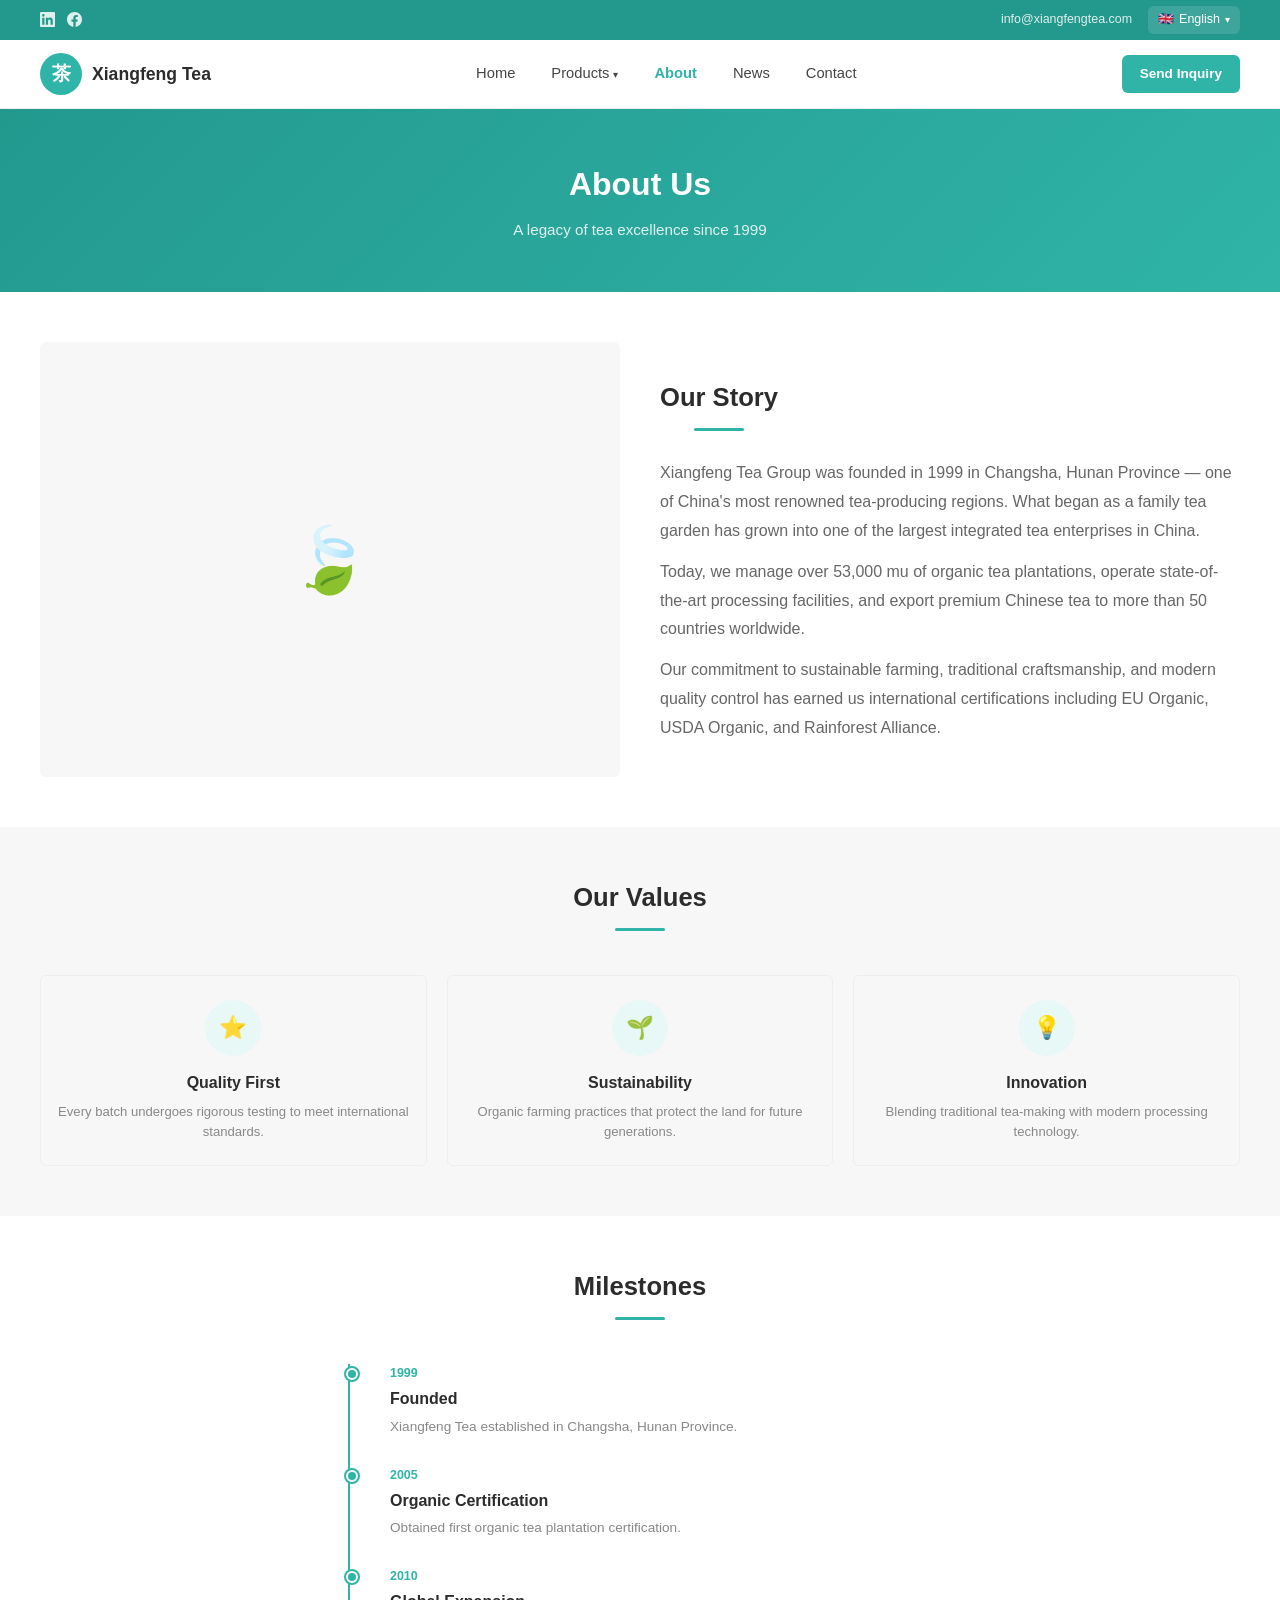
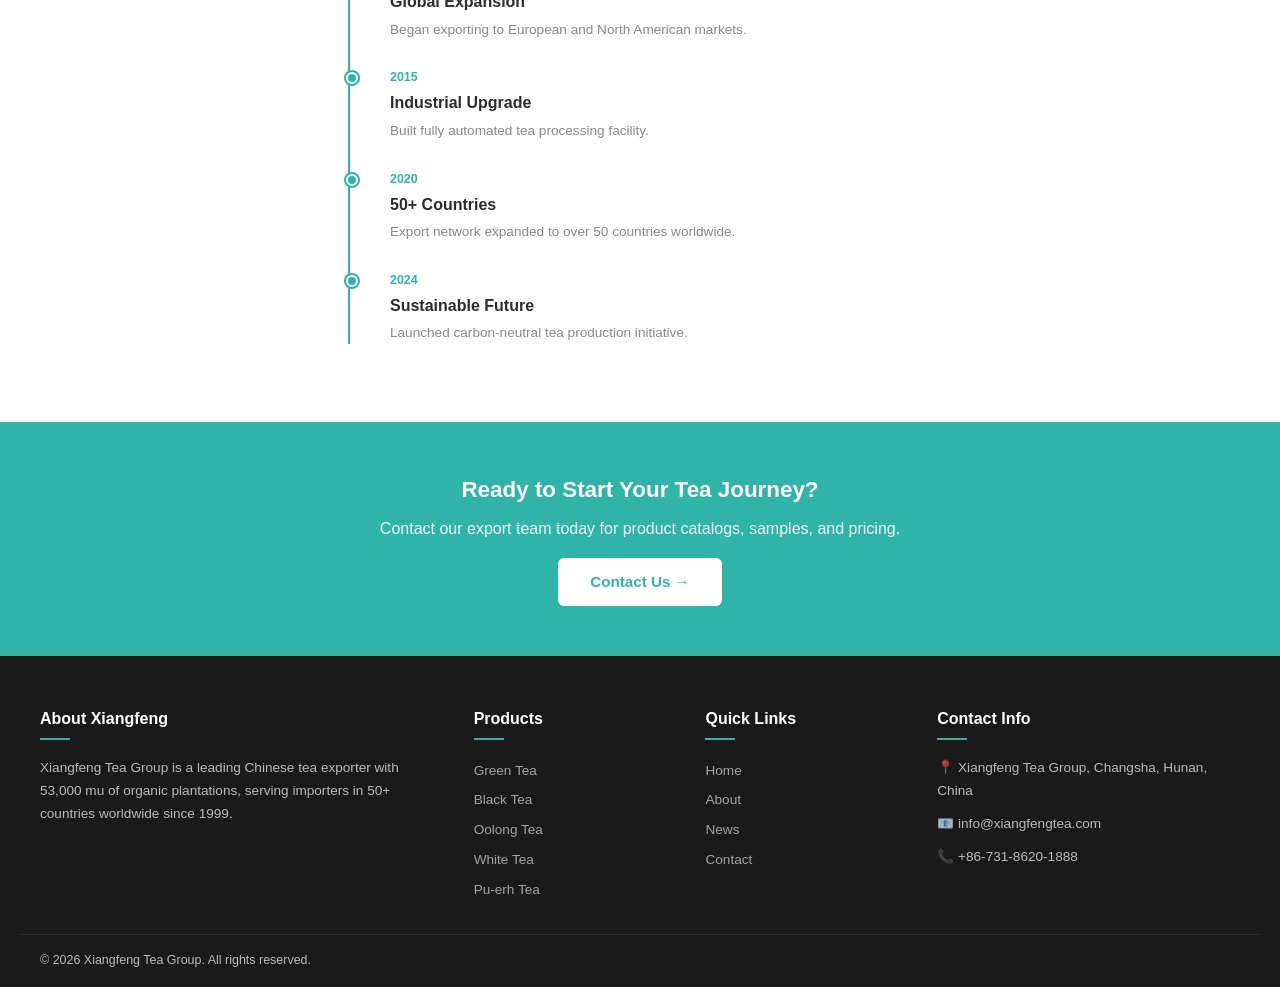
==== commit c2e781b0: "Update about.html" ====
--- a/about.html
+++ b/about.html
@@ -21,7 +21,20 @@
     </div>
     <div class="top-bar-right">
       <span class="top-bar-contact"><span data-i18n="common.email">info@xiangfengtea.com</span></span>
-      <span class="lang-selector-target"></span>
+      <div class="lang-selector" id="langSelector">
+        <div class="lang-current" onclick="this.parentElement.classList.toggle('open')">
+          <span class="lang-flag">🇬🇧</span>
+          <span class="lang-label">English</span>
+          <span class="arrow">▾</span>
+        </div>
+        <div class="lang-dropdown">
+          <div class="lang-option active" data-lang="en" onclick="XF_i18n.setLang('en');document.querySelectorAll('.lang-selector').forEach(function(s){s.classList.remove('open')})"><span>🇬🇧</span><span>English</span></div>
+          <div class="lang-option" data-lang="ru" onclick="XF_i18n.setLang('ru');document.querySelectorAll('.lang-selector').forEach(function(s){s.classList.remove('open')})"><span>🇷🇺</span><span>Русский</span></div>
+          <div class="lang-option" data-lang="ar" onclick="XF_i18n.setLang('ar');document.querySelectorAll('.lang-selector').forEach(function(s){s.classList.remove('open')})"><span>🇸🇦</span><span>العربية</span></div>
+          <div class="lang-option" data-lang="fr" onclick="XF_i18n.setLang('fr');document.querySelectorAll('.lang-selector').forEach(function(s){s.classList.remove('open')})"><span>🇫🇷</span><span>Français</span></div>
+          <div class="lang-option" data-lang="zh" onclick="XF_i18n.setLang('zh');document.querySelectorAll('.lang-selector').forEach(function(s){s.classList.remove('open')})"><span>🇨🇳</span><span>中文</span></div>
+        </div>
+      </div>
     </div>
   </div>
 </div>
--- a/styles.css
+++ b/styles.css
@@ -1,1779 +1,1096 @@
-/* ============================================
-   湘丰茶业集团 — 外贸官网样式
-   Xiangfeng Tea Group — Export Website
-   主色调: #30B4A8 | 风格: 小罐茶国际站
-   ============================================ */
-
-/* ========== CSS Variables ========== */
+/* ============================================================
+   Xiangfeng Tea Group — Master Stylesheet
+   Structure: taeteamall.com.my / Main color: #30B4A8
+   ============================================================ */
+
+/* ——— CSS Variables ——— */
 :root {
-    --primary: #30B4A8;
-    --primary-dark: #1a8f84;
-    --primary-light: #5ecdc4;
-    --primary-pale: #e0f5f3;
-    --accent: #c8a45c;
-    --accent-light: #e8d5a3;
-    --white: #ffffff;
-    --off-white: #fafaf9;
-    --light-gray: #f5f5f4;
-    --border: #e8e8e6;
-    --text-dark: #1a1a1a;
-    --text-medium: #555555;
-    --text-light: #888888;
-    --text-white: rgba(255,255,255,0.9);
-    --shadow-sm: 0 2px 8px rgba(0,0,0,0.06);
-    --shadow: 0 4px 20px rgba(0,0,0,0.08);
-    --shadow-lg: 0 8px 40px rgba(0,0,0,0.12);
-    --radius: 12px;
-    --radius-lg: 20px;
-    --transition: all 0.35s cubic-bezier(0.4, 0, 0.2, 1);
-}
-
-/* ========== Reset & Base ========== */
-*, *::before, *::after {
-    margin: 0;
-    padding: 0;
-    box-sizing: border-box;
-}
-
-html {
-    scroll-behavior: smooth;
-    -webkit-font-smoothing: antialiased;
-    -moz-osx-font-smoothing: grayscale;
-}
-
-body {
-    font-family: 'Inter', 'PingFang SC', 'Microsoft YaHei', sans-serif;
-    font-size: 16px;
-    line-height: 1.7;
-    color: var(--text-dark);
-    background: var(--white);
-}
-
-img {
-    max-width: 100%;
-    height: auto;
-    display: block;
-}
-
-a {
-    text-decoration: none;
-    color: inherit;
-}
-
-ul {
-    list-style: none;
-}
-
-/* ========== Typography ========== */
-h1, h2, h3, h4, h5, h6 {
-    font-weight: 600;
-    line-height: 1.25;
-    color: var(--text-dark);
-}
-
-h1 { font-size: clamp(2.5rem, 4vw, 3.5rem); }
-h2 { font-size: clamp(1.75rem, 3vw, 2.5rem); }
-h3 { font-size: 1.375rem; }
-h4 { font-size: 1.125rem; }
-
-/* ========== Container ========== */
-.container {
-    max-width: 1200px;
-    margin: 0 auto;
-    padding: 0 24px;
-}
-
-/* ========== Section ========== */
+  --primary: #30B4A8;
+  --primary-dark: #23998E;
+  --primary-light: #E8F8F6;
+  --accent: #C9A96E;
+  --accent-light: #F5EFE0;
+  --dark: #2C2C2C;
+  --dark-footer: #1A1A1A;
+  --gray-100: #F7F7F7;
+  --gray-200: #EEEEEE;
+  --gray-300: #DDDDDD;
+  --gray-400: #AAAAAA;
+  --gray-500: #888888;
+  --gray-600: #666666;
+  --gray-700: #444444;
+  --white: #FFFFFF;
+  --font-main: "PingFang SC", "Microsoft YaHei", "Noto Sans SC", "Helvetica Neue", Arial, sans-serif;
+  --font-arabic: "Noto Naskh Arabic", var(--font-main);
+  --radius: 6px;
+  --shadow-sm: 0 1px 3px rgba(0,0,0,0.08);
+  --shadow-md: 0 4px 12px rgba(0,0,0,0.1);
+  --shadow-lg: 0 8px 24px rgba(0,0,0,0.12);
+  --transition: 0.25s ease;
+}
+
+/* ——— Reset ——— */
+*, *::before, *::after { margin:0; padding:0; box-sizing:border-box; }
+html { scroll-behavior:smooth; font-family:var(--font-main); color:var(--dark); }
+body { overflow-x:hidden; background:var(--white); line-height:1.6; }
+a { text-decoration:none; color:inherit; }
+ul, ol { list-style:none; }
+img { max-width:100%; height:auto; display:block; }
+button { border:none; cursor:pointer; font:inherit; background:none; }
+input, textarea, select { font:inherit; }
+
+/* ============================================================
+   1. TOP UTILITY BAR
+   ============================================================ */
+.top-bar {
+  background:var(--primary-dark);
+  color:var(--white);
+  font-size:0.8rem;
+  padding:6px 0;
+}
+.top-bar-inner {
+  max-width:1240px;
+  margin:0 auto;
+  padding:0 20px;
+  display:flex;
+  align-items:center;
+  justify-content:space-between;
+  flex-wrap:wrap;
+  gap:8px;
+}
+.top-bar-social {
+  display:flex;
+  align-items:center;
+  gap:12px;
+}
+.top-bar-social a {
+  display:flex;
+  align-items:center;
+  gap:4px;
+  color:rgba(255,255,255,0.85);
+  font-size:0.78rem;
+  transition:var(--transition);
+}
+.top-bar-social a:hover { color:var(--white); }
+.top-bar-social svg { width:15px; height:15px; fill:currentColor; }
+.top-bar-right {
+  display:flex;
+  align-items:center;
+  gap:16px;
+}
+.top-bar-contact {
+  display:flex;
+  align-items:center;
+  gap:4px;
+  color:rgba(255,255,255,0.85);
+  font-size:0.78rem;
+}
+.top-bar-contact svg { width:14px; height:14px; fill:currentColor; }
+
+/* ——— Language Selector (in top bar) ——— */
+.lang-selector {
+  position:relative;
+  user-select:none;
+  z-index:1001;
+}
+.lang-current {
+  display:flex;
+  align-items:center;
+  gap:5px;
+  padding:4px 10px;
+  background:rgba(255,255,255,0.12);
+  border-radius:var(--radius);
+  cursor:pointer;
+  color:var(--white);
+  font-size:0.78rem;
+  transition:var(--transition);
+  white-space:nowrap;
+}
+.lang-current:hover { background:rgba(255,255,255,0.2); }
+.lang-current .arrow { font-size:0.6rem; transition:var(--transition); }
+.lang-selector.open .lang-current .arrow { transform:rotate(180deg); }
+.lang-dropdown {
+  position:absolute;
+  top:100%;
+  right:0;
+  margin-top:4px;
+  background:var(--white);
+  border:1px solid var(--gray-300);
+  border-radius:var(--radius);
+  box-shadow:var(--shadow-md);
+  min-width:150px;
+  display:none;
+  overflow:hidden;
+  z-index:1002;
+}
+.lang-selector.open .lang-dropdown { display:block; animation:slideDown 0.2s ease; }
+.lang-option {
+  display:flex;
+  align-items:center;
+  gap:8px;
+  padding:9px 14px;
+  font-size:0.82rem;
+  color:var(--dark);
+  cursor:pointer;
+  transition:background 0.15s;
+  white-space:nowrap;
+}
+.lang-option:hover { background:var(--primary-light); }
+.lang-option.active { background:var(--primary-light); color:var(--primary); font-weight:600; }
+@keyframes slideDown {
+  from { opacity:0; transform:translateY(-6px); }
+  to   { opacity:1; transform:translateY(0); }
+}
+
+/* ============================================================
+   2. MAIN HEADER
+   ============================================================ */
+.site-header {
+  background:var(--white);
+  border-bottom:1px solid var(--gray-200);
+  position:sticky;
+  top:0;
+  z-index:1000;
+}
+.header-inner {
+  max-width:1240px;
+  margin:0 auto;
+  padding:0 20px;
+  display:flex;
+  align-items:center;
+  height:68px;
+  gap:20px;
+}
+.header-logo {
+  display:flex;
+  align-items:center;
+  gap:10px;
+  flex-shrink:0;
+}
+.header-logo .logo-icon {
+  width:42px;
+  height:42px;
+  background:var(--primary);
+  border-radius:50%;
+  display:flex;
+  align-items:center;
+  justify-content:center;
+  color:var(--white);
+  font-size:1.2rem;
+  font-weight:700;
+}
+.header-logo strong {
+  font-size:1.1rem;
+  color:var(--dark);
+  white-space:nowrap;
+}
+
+/* Navigation */
+.main-nav {
+  flex:1;
+  display:flex;
+  justify-content:center;
+}
+.main-nav ul {
+  display:flex;
+  gap:4px;
+}
+.main-nav a {
+  display:block;
+  padding:8px 16px;
+  font-size:0.92rem;
+  color:var(--gray-700);
+  border-radius:var(--radius);
+  transition:var(--transition);
+  white-space:nowrap;
+}
+.main-nav a:hover { color:var(--primary); background:var(--primary-light); }
+.main-nav a.active { color:var(--primary); font-weight:600; }
+
+/* Nav dropdown */
+.nav-dropdown {
+  position:relative;
+}
+.nav-dropdown > a::after {
+  content:'▾';
+  margin-left:4px;
+  font-size:0.65rem;
+}
+.nav-dropdown .sub-menu {
+  position:absolute;
+  top:100%;
+  left:0;
+  background:var(--white);
+  border:1px solid var(--gray-200);
+  border-radius:var(--radius);
+  box-shadow:var(--shadow-md);
+  min-width:180px;
+  display:none;
+  padding:6px 0;
+  z-index:1000;
+}
+.nav-dropdown:hover .sub-menu { display:block; }
+.sub-menu a {
+  display:block;
+  padding:9px 18px;
+  font-size:0.85rem;
+  white-space:nowrap;
+}
+
+/* Header actions */
+.header-actions {
+  display:flex;
+  align-items:center;
+  gap:12px;
+  flex-shrink:0;
+}
+.header-icon {
+  width:38px;
+  height:38px;
+  display:flex;
+  align-items:center;
+  justify-content:center;
+  border-radius:50%;
+  color:var(--gray-600);
+  transition:var(--transition);
+}
+.header-icon:hover { color:var(--primary); background:var(--primary-light); }
+.header-icon svg { width:18px; height:18px; }
+.btn-inquiry {
+  background:var(--primary);
+  color:var(--white);
+  padding:8px 18px;
+  border-radius:var(--radius);
+  font-size:0.85rem;
+  font-weight:600;
+  transition:var(--transition);
+  white-space:nowrap;
+}
+.btn-inquiry:hover { background:var(--primary-dark); }
+
+/* Mobile menu toggle */
+.mobile-menu-toggle {
+  display:none;
+  width:38px;
+  height:38px;
+  align-items:center;
+  justify-content:center;
+  color:var(--gray-600);
+  font-size:1.4rem;
+}
+
+/* ============================================================
+   3. HERO SLIDER
+   ============================================================ */
+.hero-slider {
+  position:relative;
+  width:100%;
+  height:460px;
+  overflow:hidden;
+  background:var(--gray-100);
+}
+.hero-slide {
+  position:absolute;
+  inset:0;
+  opacity:0;
+  transition:opacity 0.6s ease;
+  display:flex;
+  align-items:center;
+  justify-content:center;
+}
+.hero-slide.active { opacity:1; z-index:1; }
+.hero-slide-bg {
+  position:absolute;
+  inset:0;
+  background-size:cover;
+  background-position:center;
+}
+.hero-slide-overlay {
+  position:absolute;
+  inset:0;
+  background:linear-gradient(135deg, rgba(48,180,168,0.5), rgba(0,0,0,0.5));
+}
+.hero-slide-content {
+  position:relative;
+  z-index:2;
+  text-align:center;
+  color:var(--white);
+  padding:20px;
+  max-width:700px;
+}
+.hero-slide-content h2 {
+  font-size:2.4rem;
+  font-weight:700;
+  margin-bottom:14px;
+  text-shadow:0 2px 8px rgba(0,0,0,0.3);
+}
+.hero-slide-content p {
+  font-size:1.1rem;
+  opacity:0.92;
+  margin-bottom:24px;
+  line-height:1.7;
+}
+.hero-btn {
+  display:inline-block;
+  background:var(--white);
+  color:var(--primary);
+  padding:12px 32px;
+  border-radius:var(--radius);
+  font-weight:600;
+  font-size:0.95rem;
+  transition:var(--transition);
+}
+.hero-btn:hover { background:var(--primary); color:var(--white); }
+
+/* Hero slider controls */
+.hero-arrow {
+  position:absolute;
+  top:50%;
+  transform:translateY(-50%);
+  z-index:10;
+  width:44px;
+  height:44px;
+  border-radius:50%;
+  background:rgba(255,255,255,0.25);
+  color:var(--white);
+  display:flex;
+  align-items:center;
+  justify-content:center;
+  font-size:1.2rem;
+  cursor:pointer;
+  transition:var(--transition);
+  border:none;
+}
+.hero-arrow:hover { background:rgba(255,255,255,0.45); }
+.hero-arrow.prev { left:20px; }
+.hero-arrow.next { right:20px; }
+.hero-dots {
+  position:absolute;
+  bottom:20px;
+  left:50%;
+  transform:translateX(-50%);
+  z-index:10;
+  display:flex;
+  gap:8px;
+}
+.hero-dot {
+  width:10px;
+  height:10px;
+  border-radius:50%;
+  background:rgba(255,255,255,0.4);
+  cursor:pointer;
+  border:none;
+  transition:var(--transition);
+}
+.hero-dot.active { background:var(--white); width:28px; border-radius:5px; }
+
+/* ============================================================
+   4. SECTION COMMONS
+   ============================================================ */
 .section {
-    padding: 100px 0;
-}
-
-.section-sm {
-    padding: 60px 0;
-}
-
+  padding:50px 0;
+}
+.section-gray { background:var(--gray-100); }
+.section-container {
+  max-width:1240px;
+  margin:0 auto;
+  padding:0 20px;
+}
 .section-header {
-    text-align: center;
-    margin-bottom: 60px;
-}
-
-.section-tag {
-    display: inline-block;
-    font-size: 0.8rem;
-    font-weight: 600;
-    text-transform: uppercase;
-    letter-spacing: 3px;
-    color: var(--primary);
-    margin-bottom: 12px;
-}
-
-.section-header h2 {
-    margin-bottom: 16px;
-    color: var(--text-dark);
-}
-
-.section-desc {
-    font-size: 1.05rem;
-    color: var(--text-medium);
-    max-width: 600px;
-    margin: 0 auto;
-    line-height: 1.8;
-}
-
-/* ========== Header & Navigation ========== */
-.header {
-    position: fixed;
-    top: 0;
-    left: 0;
-    right: 0;
-    z-index: 1000;
-    padding: 0;
-    transition: var(--transition);
-    background: transparent;
-}
-
-.header.scrolled {
-    background: rgba(255, 255, 255, 0.92);
-    backdrop-filter: blur(20px);
-    -webkit-backdrop-filter: blur(20px);
-    box-shadow: var(--shadow-sm);
-    border-bottom: 1px solid var(--border);
-}
-
-.header-inner {
-    display: flex;
-    justify-content: space-between;
-    align-items: center;
-    height: 76px;
-    max-width: 1200px;
-    margin: 0 auto;
-    padding: 0 24px;
-}
-
-/* Logo */
-.logo {
-    display: flex;
-    align-items: center;
-    gap: 10px;
-    flex-shrink: 0;
-}
-
-.logo-icon {
-    width: 42px;
-    height: 42px;
-    background: var(--primary);
-    border-radius: 10px;
-    display: flex;
-    align-items: center;
-    justify-content: center;
-    color: white;
-    font-weight: 700;
-    font-size: 1.2rem;
-    letter-spacing: 1px;
-}
-
-.logo-text {
-    display: flex;
-    flex-direction: column;
-    line-height: 1.2;
-}
-
-.logo-text strong {
-    font-size: 1.1rem;
-    color: var(--text-dark);
-    font-weight: 700;
-}
-
-.logo-text small {
-    font-size: 0.68rem;
-    color: var(--text-light);
-    letter-spacing: 0.5px;
-}
-
-/* Nav */
-.nav {
-    display: flex;
-    align-items: center;
-    gap: 36px;
-}
-
-.nav a {
-    font-size: 0.9rem;
-    font-weight: 500;
-    color: var(--text-medium);
-    transition: var(--transition);
-    position: relative;
-    padding: 4px 0;
-}
-
-.nav a:hover,
-.nav a.active {
-    color: var(--primary);
-}
-
-.nav a::after {
-    content: '';
-    position: absolute;
-    bottom: -4px;
-    left: 0;
-    width: 0;
-    height: 2px;
-    background: var(--primary);
-    transition: var(--transition);
-}
-
-.nav a:hover::after,
-.nav a.active::after {
-    width: 100%;
-}
-
-.header-actions {
-    display: flex;
-    align-items: center;
-    gap: 16px;
-    flex-shrink: 0;
-}
-
-.lang-switch {
-    font-size: 0.8rem;
-    font-weight: 600;
-    color: var(--text-medium);
-    cursor: pointer;
-    padding: 6px 12px;
-    border: 1px solid var(--border);
-    border-radius: 20px;
-    background: transparent;
-    transition: var(--transition);
-}
-
-.lang-switch:hover {
-    border-color: var(--primary);
-    color: var(--primary);
-}
-
-/* ========== Mobile Menu ========== */
-.mobile-menu-btn {
-    display: none;
-    background: none;
-    border: none;
-    font-size: 1.4rem;
-    cursor: pointer;
-    color: var(--text-dark);
-    padding: 6px;
-}
-
-.mobile-menu {
-    display: none;
-    position: fixed;
-    top: 76px;
-    left: 0;
-    right: 0;
-    background: white;
-    padding: 20px 24px;
-    box-shadow: var(--shadow-lg);
-    z-index: 999;
-    transform: translateY(-10px);
-    opacity: 0;
-    transition: var(--transition);
-}
-
-.mobile-menu.active {
-    display: block;
-    transform: translateY(0);
-    opacity: 1;
-}
-
-.mobile-menu a {
-    display: block;
-    padding: 14px 0;
-    border-bottom: 1px solid var(--border);
-    color: var(--text-medium);
-    font-size: 0.95rem;
-    font-weight: 500;
-    transition: var(--transition);
-}
-
-.mobile-menu a:hover,
-.mobile-menu a.active {
-    color: var(--primary);
-}
-
-/* ========== Buttons ========== */
-.btn {
-    display: inline-flex;
-    align-items: center;
-    justify-content: center;
-    gap: 8px;
-    padding: 13px 32px;
-    border-radius: 8px;
-    font-size: 0.9rem;
-    font-weight: 600;
-    cursor: pointer;
-    transition: var(--transition);
-    border: none;
-    white-space: nowrap;
-}
-
-.btn-primary {
-    background: var(--primary);
-    color: white;
-    box-shadow: 0 4px 14px rgba(48, 180, 168, 0.35);
-}
-
-.btn-primary:hover {
-    background: var(--primary-dark);
-    transform: translateY(-2px);
-    box-shadow: 0 6px 20px rgba(48, 180, 168, 0.4);
-}
-
-.btn-outline {
-    background: transparent;
-    color: white;
-    border: 2px solid rgba(255,255,255,0.5);
-}
-
-.btn-outline:hover {
-    background: white;
-    color: var(--primary);
-    border-color: white;
-}
-
-.btn-outline-dark {
-    background: transparent;
-    color: var(--primary);
-    border: 2px solid var(--primary);
-}
-
-.btn-outline-dark:hover {
-    background: var(--primary);
-    color: white;
-}
-
-.btn-white {
-    background: white;
-    color: var(--primary);
-    box-shadow: var(--shadow-sm);
-}
-
-.btn-white:hover {
-    transform: translateY(-2px);
-    box-shadow: var(--shadow);
-}
-
-.btn-sm {
-    padding: 8px 20px;
-    font-size: 0.82rem;
-}
-
-/* ========== Hero Section ========== */
-.hero {
-    position: relative;
-    min-height: 100vh;
-    display: flex;
-    align-items: center;
-    overflow: hidden;
-    background: #0d2624;
-}
-
-.hero-bg {
-    position: absolute;
-    inset: 0;
-    z-index: 0;
-}
-
-.hero-bg::before {
-    content: '';
-    position: absolute;
-    inset: 0;
-    background: linear-gradient(135deg, rgba(13,38,36,0.92) 0%, rgba(48,180,168,0.35) 60%, rgba(13,38,36,0.7) 100%);
-    z-index: 1;
-}
-
-.hero-bg-img {
-    width: 100%;
-    height: 100%;
-    object-fit: cover;
-    filter: saturate(0.85);
-}
-
-.hero-content {
-    position: relative;
-    z-index: 2;
-    max-width: 1200px;
-    margin: 0 auto;
-    padding: 120px 24px 60px;
-    display: grid;
-    grid-template-columns: 1fr 1fr;
-    gap: 60px;
-    align-items: center;
-}
-
-.hero-text {
-    max-width: 560px;
-}
-
-.hero-badge {
-    display: inline-flex;
-    align-items: center;
-    gap: 8px;
-    padding: 8px 18px;
-    background: rgba(48, 180, 168, 0.2);
-    border: 1px solid rgba(48, 180, 168, 0.4);
-    border-radius: 50px;
-    color: var(--primary-light);
-    font-size: 0.82rem;
-    font-weight: 500;
-    margin-bottom: 28px;
-}
-
-.hero-badge .dot {
-    width: 7px;
-    height: 7px;
-    background: var(--primary-light);
-    border-radius: 50%;
-    animation: pulse 2s infinite;
-}
-
-@keyframes pulse {
-    0%, 100% { opacity: 1; transform: scale(1); }
-    50% { opacity: 0.5; transform: scale(1.4); }
-}
-
-.hero h1 {
-    font-size: clamp(2.8rem, 4.5vw, 3.8rem);
-    color: white;
-    margin-bottom: 20px;
-    line-height: 1.15;
-    font-weight: 700;
-}
-
-.hero h1 .accent {
-    color: var(--primary-light);
-}
-
-.hero-subtitle {
-    font-size: 1.15rem;
-    color: rgba(255,255,255,0.8);
-    margin-bottom: 36px;
-    line-height: 1.8;
-    max-width: 480px;
-}
-
-.hero-buttons {
-    display: flex;
-    gap: 16px;
-    flex-wrap: wrap;
-    margin-bottom: 50px;
-}
-
-.hero-stats {
-    display: flex;
-    gap: 40px;
-}
-
-.hero-stat strong {
-    display: block;
-    font-size: 2.2rem;
-    color: var(--primary-light);
-    font-weight: 700;
-}
-
-.hero-stat span {
-    font-size: 0.85rem;
-    color: rgba(255,255,255,0.65);
-}
-
-.hero-visual {
-    display: flex;
-    align-items: center;
-    justify-content: center;
-}
-
-.hero-card {
-    background: rgba(255,255,255,0.08);
-    backdrop-filter: blur(10px);
-    border: 1px solid rgba(255,255,255,0.12);
-    border-radius: var(--radius-lg);
-    padding: 36px 32px;
-    max-width: 380px;
-    width: 100%;
-}
-
-.hero-card-label {
-    font-size: 0.75rem;
-    text-transform: uppercase;
-    letter-spacing: 2px;
-    color: var(--primary-light);
-    margin-bottom: 16px;
-    font-weight: 600;
-}
-
-.hero-card h3 {
-    color: white;
-    font-size: 1.5rem;
-    margin-bottom: 12px;
-}
-
-.hero-card p {
-    color: rgba(255,255,255,0.7);
-    font-size: 0.9rem;
-    line-height: 1.7;
-    margin-bottom: 24px;
-}
-
-.hero-card-features {
-    display: flex;
-    flex-direction: column;
-    gap: 12px;
-    margin-bottom: 24px;
-}
-
-.hero-card-features .hf-item {
-    display: flex;
-    align-items: center;
-    gap: 10px;
-    color: rgba(255,255,255,0.85);
-    font-size: 0.88rem;
-}
-
-.hero-card-features .hf-icon {
-    color: var(--primary-light);
-    font-weight: 700;
-}
-
-/* Scroll hint */
-.scroll-indicator {
-    position: absolute;
-    bottom: 40px;
-    left: 50%;
-    transform: translateX(-50%);
-    z-index: 2;
-}
-
-.scroll-line {
-    width: 1px;
-    height: 56px;
-    background: linear-gradient(to bottom, rgba(255,255,255,0.6), transparent);
-    animation: scrollAnim 2s ease-in-out infinite;
-}
-
-@keyframes scrollAnim {
-    0%, 100% { transform: scaleY(0); transform-origin: top; }
-    50% { transform: scaleY(1); transform-origin: top; }
-    51% { transform: scaleY(1); transform-origin: bottom; }
-    100% { transform: scaleY(0); transform-origin: bottom; }
-}
-
-/* ========== Featured Products ========== */
-.products-grid {
-    display: grid;
-    grid-template-columns: repeat(auto-fit, minmax(270px, 1fr));
-    gap: 28px;
-}
-
+  text-align:center;
+  margin-bottom:36px;
+}
+.section-header h3 {
+  font-size:1.6rem;
+  color:var(--dark);
+  margin-bottom:8px;
+  position:relative;
+  display:inline-block;
+}
+.section-header h3::after {
+  content:'';
+  display:block;
+  width:50px;
+  height:3px;
+  background:var(--primary);
+  margin:10px auto 0;
+  border-radius:2px;
+}
+.section-header p {
+  color:var(--gray-500);
+  margin-top:8px;
+  font-size:0.92rem;
+}
+
+/* ============================================================
+   5. PRODUCT CARDS (taeteamall style)
+   ============================================================ */
+.product-grid {
+  display:grid;
+  grid-template-columns:repeat(4, 1fr);
+  gap:18px;
+}
 .product-card {
-    background: white;
-    border-radius: var(--radius-lg);
-    overflow: hidden;
-    box-shadow: var(--shadow-sm);
-    transition: var(--transition);
-    border: 1px solid var(--border);
-}
-
+  background:var(--white);
+  border:1px solid var(--gray-200);
+  border-radius:var(--radius);
+  overflow:hidden;
+  transition:var(--transition);
+  position:relative;
+}
 .product-card:hover {
-    transform: translateY(-8px);
-    box-shadow: var(--shadow-lg);
-    border-color: var(--primary-pale);
-}
-
-.product-img {
-    position: relative;
-    aspect-ratio: 4/3;
-    overflow: hidden;
-    background: var(--light-gray);
-}
-
-.product-img img {
-    width: 100%;
-    height: 100%;
-    object-fit: cover;
-    transition: transform 0.6s ease;
-}
-
-.product-card:hover .product-img img {
-    transform: scale(1.08);
-}
-
-.product-badge {
-    position: absolute;
-    top: 14px;
-    left: 14px;
-    padding: 5px 14px;
-    background: var(--accent);
-    color: white;
-    font-size: 0.7rem;
-    font-weight: 700;
-    border-radius: 4px;
-    letter-spacing: 1px;
-}
-
-.product-body {
-    padding: 22px 20px;
-}
-
-.product-category {
-    font-size: 0.72rem;
-    text-transform: uppercase;
-    letter-spacing: 1.5px;
-    color: var(--primary);
-    font-weight: 600;
-    margin-bottom: 6px;
-}
-
-.product-body h3 {
-    font-size: 1.15rem;
-    margin-bottom: 4px;
-    color: var(--text-dark);
-}
-
-.product-en {
-    font-size: 0.8rem;
-    color: var(--text-light);
-    margin-bottom: 10px;
-}
-
-.product-desc {
-    font-size: 0.85rem;
-    color: var(--text-medium);
-    line-height: 1.6;
-    margin-bottom: 14px;
-}
-
-.product-meta {
-    display: flex;
-    justify-content: space-between;
-    align-items: center;
-    padding-top: 14px;
-    border-top: 1px solid var(--border);
-}
-
-.product-price {
-    font-size: 1.3rem;
-    font-weight: 700;
-    color: var(--primary);
-}
-
-.product-price small {
-    font-size: 0.78rem;
-    font-weight: 400;
-    color: var(--text-light);
-}
-
-/* ========== About Section ========== */
-.about-grid {
-    display: grid;
-    grid-template-columns: 1fr 1fr;
-    gap: 70px;
-    align-items: center;
-}
-
-.about-content h2 {
-    margin-bottom: 20px;
-}
-
-.about-content > p {
-    color: var(--text-medium);
-    margin-bottom: 16px;
-    line-height: 1.8;
-}
-
-.about-features {
-    display: grid;
-    grid-template-columns: 1fr 1fr;
-    gap: 20px;
-    margin-top: 32px;
-    margin-bottom: 32px;
-}
-
-.about-feature {
-    display: flex;
-    gap: 14px;
-    align-items: flex-start;
-}
-
-.about-feature-icon {
-    width: 44px;
-    height: 44px;
-    background: var(--primary-pale);
-    border-radius: 10px;
-    display: flex;
-    align-items: center;
-    justify-content: center;
-    font-size: 1.3rem;
-    flex-shrink: 0;
-    color: var(--primary);
-}
-
-.about-feature-text strong {
-    display: block;
-    font-size: 0.92rem;
-    margin-bottom: 2px;
-}
-
-.about-feature-text p {
-    font-size: 0.82rem;
-    color: var(--text-light);
-    margin: 0;
-}
-
-.about-image-wrap {
-    position: relative;
-}
-
-.about-image-wrap img {
-    border-radius: var(--radius-lg);
-    box-shadow: var(--shadow-lg);
-    width: 100%;
-}
-
-.about-badge {
-    position: absolute;
-    bottom: -28px;
-    right: -24px;
-    background: var(--primary);
-    color: white;
-    padding: 24px 32px;
-    border-radius: var(--radius);
-    text-align: center;
-    box-shadow: var(--shadow-lg);
-}
-
-.about-badge strong {
-    display: block;
-    font-size: 2rem;
-    font-weight: 700;
-}
-
-.about-badge span {
-    font-size: 0.8rem;
-    opacity: 0.85;
-}
-
-/* ========== Stats Section ========== */
-.stats-grid {
-    display: grid;
-    grid-template-columns: repeat(4, 1fr);
-    gap: 24px;
-}
-
-.stat-card {
-    background: white;
-    border: 1px solid var(--border);
-    border-radius: var(--radius-lg);
-    padding: 36px 24px;
-    text-align: center;
-    transition: var(--transition);
-}
-
-.stat-card:hover {
-    box-shadow: var(--shadow);
-    border-color: var(--primary-pale);
-    transform: translateY(-4px);
-}
-
-.stat-icon {
-    font-size: 2.4rem;
-    margin-bottom: 16px;
-}
-
+  border-color:var(--primary);
+  box-shadow:var(--shadow-md);
+  transform:translateY(-2px);
+}
+.product-card-img {
+  position:relative;
+  overflow:hidden;
+  background:var(--gray-100);
+  aspect-ratio:1/1;
+  display:flex;
+  align-items:center;
+  justify-content:center;
+}
+.product-card-img .placeholder-img {
+  width:100%;
+  height:100%;
+  display:flex;
+  align-items:center;
+  justify-content:center;
+  font-size:3rem;
+  color:var(--gray-400);
+  background:linear-gradient(135deg, var(--gray-100), var(--gray-200));
+}
+.product-card-body {
+  padding:14px;
+}
+.product-card-cat {
+  font-size:0.72rem;
+  color:var(--primary);
+  text-transform:uppercase;
+  margin-bottom:4px;
+  font-weight:600;
+}
+.product-card-name {
+  font-size:0.9rem;
+  font-weight:600;
+  color:var(--dark);
+  margin-bottom:6px;
+  line-height:1.4;
+  display:-webkit-box;
+  -webkit-line-clamp:2;
+  -webkit-box-orient:vertical;
+  overflow:hidden;
+}
+.product-card-price {
+  font-size:1rem;
+  font-weight:700;
+  color:var(--primary);
+}
+.product-card-btn {
+  display:block;
+  width:100%;
+  margin-top:10px;
+  padding:8px;
+  text-align:center;
+  background:var(--primary);
+  color:var(--white);
+  border-radius:var(--radius);
+  font-size:0.82rem;
+  font-weight:600;
+  transition:var(--transition);
+}
+.product-card-btn:hover { background:var(--primary-dark); }
+
+/* Horizontal scroll product row */
+.product-row {
+  display:flex;
+  gap:18px;
+  overflow-x:auto;
+  padding-bottom:8px;
+  scroll-snap-type:x mandatory;
+  -webkit-overflow-scrolling:touch;
+}
+.product-row .product-card {
+  min-width:260px;
+  scroll-snap-align:start;
+  flex-shrink:0;
+}
+.product-row::-webkit-scrollbar { height:5px; }
+.product-row::-webkit-scrollbar-track { background:var(--gray-200); border-radius:3px; }
+.product-row::-webkit-scrollbar-thumb { background:var(--gray-400); border-radius:3px; }
+
+/* ============================================================
+   6. FEATURES / WHY US
+   ============================================================ */
+.features-grid {
+  display:grid;
+  grid-template-columns:repeat(4, 1fr);
+  gap:24px;
+}
+.feature-card {
+  text-align:center;
+  padding:24px 16px;
+  border-radius:var(--radius);
+  transition:var(--transition);
+  border:1px solid var(--gray-200);
+}
+.feature-card:hover {
+  border-color:var(--primary);
+  box-shadow:var(--shadow-md);
+}
+.feature-icon {
+  width:56px;
+  height:56px;
+  background:var(--primary-light);
+  border-radius:50%;
+  display:flex;
+  align-items:center;
+  justify-content:center;
+  margin:0 auto 14px;
+  font-size:1.4rem;
+  color:var(--primary);
+}
+.feature-card h4 {
+  font-size:1rem;
+  margin-bottom:6px;
+  color:var(--dark);
+}
+.feature-card p {
+  font-size:0.82rem;
+  color:var(--gray-500);
+  line-height:1.5;
+}
+
+/* ============================================================
+   7. ABOUT / COMPANY SECTION (home page)
+   ============================================================ */
+.about-preview {
+  display:grid;
+  grid-template-columns:1fr 1fr;
+  gap:40px;
+  align-items:center;
+}
+.about-preview-img {
+  background:var(--gray-100);
+  border-radius:var(--radius);
+  aspect-ratio:4/3;
+  display:flex;
+  align-items:center;
+  justify-content:center;
+  font-size:5rem;
+  color:var(--gray-300);
+}
+.about-preview-text h3 {
+  font-size:1.5rem;
+  margin-bottom:14px;
+  color:var(--dark);
+}
+.about-preview-text p {
+  color:var(--gray-600);
+  margin-bottom:16px;
+  font-size:0.92rem;
+  line-height:1.7;
+}
+.about-preview-stats {
+  display:flex;
+  gap:30px;
+  margin-top:20px;
+}
+.stat-item { text-align:center; }
 .stat-number {
-    font-size: 2.4rem;
-    font-weight: 700;
-    color: var(--primary);
-}
-
+  font-size:1.8rem;
+  font-weight:700;
+  color:var(--primary);
+}
 .stat-label {
-    font-size: 0.88rem;
-    color: var(--text-medium);
-    margin-top: 8px;
-}
-
-/* ========== Certifications ========== */
-.cert-grid {
-    display: grid;
-    grid-template-columns: repeat(auto-fit, minmax(200px, 1fr));
-    gap: 20px;
-}
-
-.cert-card {
-    background: white;
-    border: 1px solid var(--border);
-    border-radius: var(--radius-lg);
-    padding: 36px 24px;
-    text-align: center;
-    transition: var(--transition);
-}
-
-.cert-card:hover {
-    box-shadow: var(--shadow);
-    border-color: var(--primary);
-    transform: translateY(-4px);
-}
-
-.cert-icon {
-    width: 56px;
-    height: 56px;
-    background: var(--primary-pale);
-    border-radius: 50%;
-    display: flex;
-    align-items: center;
-    justify-content: center;
-    margin: 0 auto 16px;
-    font-size: 1.3rem;
-    color: var(--primary);
-}
-
-.cert-card h3 {
-    font-size: 1rem;
-    margin-bottom: 6px;
-}
-
-.cert-card p {
-    font-size: 0.85rem;
-    color: var(--text-light);
-}
-
-/* ========== CTA Section ========== */
-.cta {
-    background: linear-gradient(135deg, var(--primary-dark), var(--primary));
-    position: relative;
-    overflow: hidden;
-}
-
-.cta::before {
-    content: '';
-    position: absolute;
-    top: -50%;
-    right: -20%;
-    width: 500px;
-    height: 500px;
-    background: rgba(255,255,255,0.04);
-    border-radius: 50%;
-}
-
-.cta-content {
-    position: relative;
-    z-index: 1;
-    text-align: center;
-    max-width: 650px;
-    margin: 0 auto;
-}
-
-.cta h2 {
-    color: white;
-    margin-bottom: 16px;
-}
-
-.cta p {
-    color: rgba(255,255,255,0.85);
-    font-size: 1.05rem;
-    margin-bottom: 36px;
-    line-height: 1.7;
-}
-
-.cta-buttons {
-    display: flex;
-    gap: 16px;
-    justify-content: center;
-    flex-wrap: wrap;
-}
-
-/* ========== Footer ========== */
-.footer {
-    background: #1a1f24;
-    color: rgba(255,255,255,0.75);
-    padding: 70px 0 30px;
-}
-
+  font-size:0.78rem;
+  color:var(--gray-500);
+}
+
+/* ============================================================
+   8. NEWS CARDS
+   ============================================================ */
+.news-grid {
+  display:grid;
+  grid-template-columns:repeat(3, 1fr);
+  gap:20px;
+}
+.news-card {
+  border:1px solid var(--gray-200);
+  border-radius:var(--radius);
+  overflow:hidden;
+  transition:var(--transition);
+}
+.news-card:hover {
+  border-color:var(--primary);
+  box-shadow:var(--shadow-md);
+}
+.news-card-img {
+  background:var(--gray-100);
+  aspect-ratio:16/10;
+  display:flex;
+  align-items:center;
+  justify-content:center;
+  font-size:2.5rem;
+  color:var(--gray-300);
+}
+.news-card-body { padding:16px; }
+.news-card-date {
+  font-size:0.72rem;
+  color:var(--gray-400);
+  margin-bottom:6px;
+}
+.news-card-title {
+  font-size:0.95rem;
+  font-weight:600;
+  color:var(--dark);
+  margin-bottom:8px;
+  line-height:1.5;
+  display:-webkit-box;
+  -webkit-line-clamp:2;
+  -webkit-box-orient:vertical;
+  overflow:hidden;
+}
+.news-card-desc {
+  font-size:0.82rem;
+  color:var(--gray-500);
+  line-height:1.5;
+  display:-webkit-box;
+  -webkit-line-clamp:3;
+  -webkit-box-orient:vertical;
+  overflow:hidden;
+}
+
+/* ============================================================
+   9. FOOTER (dark, taeteamall style)
+   ============================================================ */
+.site-footer {
+  background:var(--dark-footer);
+  color:rgba(255,255,255,0.7);
+  padding:50px 0 0;
+}
 .footer-grid {
-    display: grid;
-    grid-template-columns: 2fr 1fr 1fr 1.5fr;
-    gap: 48px;
-    margin-bottom: 48px;
-}
-
-.footer-brand .logo {
-    margin-bottom: 16px;
-}
-
-.footer-brand .logo-text strong {
-    color: white;
-}
-
-.footer-brand .logo-text small {
-    color: rgba(255,255,255,0.5);
-}
-
-.footer-brand p {
-    font-size: 0.88rem;
-    line-height: 1.8;
-}
-
+  max-width:1240px;
+  margin:0 auto;
+  padding:0 20px;
+  display:grid;
+  grid-template-columns:2fr 1fr 1fr 1.5fr;
+  gap:30px;
+}
 .footer-col h4 {
-    color: white;
-    font-size: 0.95rem;
-    margin-bottom: 20px;
-    font-weight: 600;
-}
-
-.footer-col ul li {
-    margin-bottom: 12px;
-}
-
+  color:var(--white);
+  font-size:1rem;
+  margin-bottom:16px;
+  position:relative;
+  padding-bottom:8px;
+}
+.footer-col h4::after {
+  content:'';
+  position:absolute;
+  left:0;
+  bottom:0;
+  width:30px;
+  height:2px;
+  background:var(--primary);
+}
+.footer-col p { font-size:0.85rem; line-height:1.7; margin-bottom:10px; }
 .footer-col a {
-    font-size: 0.88rem;
-    color: rgba(255,255,255,0.6);
-    transition: var(--transition);
-}
-
-.footer-col a:hover {
-    color: var(--primary-light);
-}
-
-.footer-contact ul li {
-    font-size: 0.88rem;
-    margin-bottom: 12px;
-    display: flex;
-    align-items: flex-start;
-    gap: 8px;
-}
-
+  display:block;
+  font-size:0.85rem;
+  color:rgba(255,255,255,0.6);
+  padding:4px 0;
+  transition:var(--transition);
+}
+.footer-col a:hover { color:var(--primary); padding-left:4px; }
+.footer-social {
+  display:flex;
+  gap:10px;
+  margin-top:14px;
+}
+.footer-social a {
+  width:34px;
+  height:34px;
+  border-radius:50%;
+  background:rgba(255,255,255,0.08);
+  display:flex;
+  align-items:center;
+  justify-content:center;
+  transition:var(--transition);
+  padding:0 !important;
+}
+.footer-social a:hover {
+  background:var(--primary);
+  padding-left:0 !important;
+}
+.footer-social a svg { width:16px; height:16px; fill:rgba(255,255,255,0.6); }
+.footer-social a:hover svg { fill:var(--white); }
 .footer-bottom {
-    display: flex;
-    justify-content: space-between;
-    align-items: center;
-    padding-top: 28px;
-    border-top: 1px solid rgba(255,255,255,0.1);
-    font-size: 0.85rem;
-    color: rgba(255,255,255,0.45);
-    flex-wrap: wrap;
-    gap: 16px;
-}
-
-.footer-social {
-    display: flex;
-    gap: 16px;
-}
-
-.footer-social a {
-    width: 36px;
-    height: 36px;
-    border-radius: 8px;
-    background: rgba(255,255,255,0.08);
-    display: flex;
-    align-items: center;
-    justify-content: center;
-    transition: var(--transition);
-    font-size: 1rem;
-}
-
-.footer-social a:hover {
-    background: var(--primary);
-    color: white;
-}
-
-/* ========== Page Header (sub pages) ========== */
+  border-top:1px solid rgba(255,255,255,0.08);
+  margin-top:30px;
+  padding:16px 20px;
+  max-width:1240px;
+  margin-left:auto;
+  margin-right:auto;
+  display:flex;
+  justify-content:space-between;
+  align-items:center;
+  font-size:0.78rem;
+  flex-wrap:wrap;
+  gap:8px;
+}
+.footer-bottom-links { display:flex; gap:16px; }
+.footer-bottom-links a { color:rgba(255,255,255,0.5); font-size:0.78rem; }
+.footer-bottom-links a:hover { color:var(--primary); }
+
+/* Back to top */
+.back-to-top {
+  position:fixed;
+  bottom:24px;
+  right:24px;
+  width:42px;
+  height:42px;
+  border-radius:50%;
+  background:var(--primary);
+  color:var(--white);
+  display:flex;
+  align-items:center;
+  justify-content:center;
+  cursor:pointer;
+  z-index:999;
+  box-shadow:var(--shadow-md);
+  transition:var(--transition);
+  opacity:0;
+  visibility:hidden;
+  font-size:1.1rem;
+}
+.back-to-top.visible { opacity:1; visibility:visible; }
+.back-to-top:hover { background:var(--primary-dark); }
+
+/* ============================================================
+   10. INQUIRY POPUP
+   ============================================================ */
+.popup-overlay {
+  display:none;
+  position:fixed;
+  inset:0;
+  background:rgba(0,0,0,0.5);
+  z-index:9999;
+  align-items:center;
+  justify-content:center;
+}
+.popup-overlay.open { display:flex; }
+.popup-dialog {
+  background:var(--white);
+  border-radius:12px;
+  max-width:500px;
+  width:92%;
+  max-height:90vh;
+  overflow-y:auto;
+  box-shadow:var(--shadow-lg);
+  padding:30px;
+  position:relative;
+  animation:popupIn 0.3s ease;
+}
+@keyframes popupIn {
+  from { opacity:0; transform:scale(0.92) translateY(20px); }
+  to   { opacity:1; transform:scale(1) translateY(0); }
+}
+.popup-close {
+  position:absolute;
+  top:12px;
+  right:14px;
+  width:32px;
+  height:32px;
+  border-radius:50%;
+  display:flex;
+  align-items:center;
+  justify-content:center;
+  font-size:1.2rem;
+  color:var(--gray-400);
+  transition:var(--transition);
+}
+.popup-close:hover { background:var(--gray-200); color:var(--dark); }
+.popup-dialog h3 {
+  font-size:1.25rem;
+  margin-bottom:6px;
+  color:var(--dark);
+}
+.popup-dialog .popup-subtitle {
+  font-size:0.85rem;
+  color:var(--gray-500);
+  margin-bottom:20px;
+}
+.popup-form-group {
+  margin-bottom:14px;
+}
+.popup-form-group label {
+  display:block;
+  font-size:0.82rem;
+  font-weight:600;
+  color:var(--gray-700);
+  margin-bottom:4px;
+}
+.popup-form-group input,
+.popup-form-group textarea,
+.popup-form-group select {
+  width:100%;
+  padding:10px 12px;
+  border:1px solid var(--gray-300);
+  border-radius:var(--radius);
+  font-size:0.9rem;
+  transition:var(--transition);
+  background:var(--white);
+}
+.popup-form-group input:focus,
+.popup-form-group textarea:focus,
+.popup-form-group select:focus {
+  outline:none;
+  border-color:var(--primary);
+  box-shadow:0 0 0 3px rgba(48,180,168,0.12);
+}
+.popup-form-group textarea { min-height:90px; resize:vertical; }
+.popup-submit {
+  width:100%;
+  padding:12px;
+  background:var(--primary);
+  color:var(--white);
+  border-radius:var(--radius);
+  font-weight:600;
+  font-size:0.92rem;
+  transition:var(--transition);
+  margin-top:6px;
+}
+.popup-submit:hover { background:var(--primary-dark); }
+
+/* ============================================================
+   11. SUB PAGES — COMMON
+   ============================================================ */
 .page-hero {
-    background: linear-gradient(135deg, var(--primary-dark), #0d2624);
-    padding: 140px 0 70px;
-    text-align: center;
-    color: white;
-}
-
-.page-hero .section-tag {
-    color: var(--primary-light);
-}
-
-.page-hero h1 {
-    color: white;
-    margin-bottom: 12px;
-}
-
-.page-hero .section-desc {
-    color: rgba(255,255,255,0.7);
-}
-
-/* ========== Products Page ========== */
+  background:linear-gradient(135deg, var(--primary-dark), var(--primary));
+  color:var(--white);
+  padding:50px 0;
+  text-align:center;
+}
+.page-hero h2 {
+  font-size:2rem;
+  margin-bottom:8px;
+}
+.page-hero p { font-size:0.95rem; opacity:0.85; }
+
+/* ——— Products Page ——— */
 .filter-bar {
-    display: flex;
-    flex-wrap: wrap;
-    gap: 10px;
-    justify-content: center;
-    margin-bottom: 48px;
-}
-
+  display:flex;
+  flex-wrap:wrap;
+  gap:8px;
+  margin-bottom:24px;
+  justify-content:center;
+}
 .filter-btn {
-    padding: 10px 24px;
-    border: 1px solid var(--border);
-    background: white;
-    border-radius: 50px;
-    font-size: 0.88rem;
-    font-weight: 500;
-    color: var(--text-medium);
-    cursor: pointer;
-    transition: var(--transition);
-}
-
-.filter-btn:hover {
-    border-color: var(--primary);
-    color: var(--primary);
-}
-
-.filter-btn.active {
-    background: var(--primary);
-    color: white;
-    border-color: var(--primary);
-}
-
-/* ========== About Page ========== */
+  padding:7px 18px;
+  border:1px solid var(--gray-300);
+  border-radius:20px;
+  font-size:0.82rem;
+  color:var(--gray-600);
+  transition:var(--transition);
+  white-space:nowrap;
+}
+.filter-btn:hover { border-color:var(--primary); color:var(--primary); }
+.filter-btn.active { background:var(--primary); color:var(--white); border-color:var(--primary); }
+
+/* ——— About Page ——— */
+.about-story {
+  display:grid;
+  grid-template-columns:1fr 1fr;
+  gap:40px;
+  align-items:center;
+}
+.about-story-img {
+  aspect-ratio:4/3;
+  background:var(--gray-100);
+  border-radius:var(--radius);
+  display:flex;
+  align-items:center;
+  justify-content:center;
+  font-size:4rem;
+  color:var(--gray-300);
+}
 .timeline {
-    position: relative;
-    max-width: 800px;
-    margin: 0 auto;
-    padding: 20px 0;
-}
-
+  position:relative;
+  padding-left:30px;
+}
 .timeline::before {
-    content: '';
-    position: absolute;
-    left: 50%;
-    top: 0;
-    bottom: 0;
-    width: 2px;
-    background: var(--primary-pale);
-    transform: translateX(-50%);
-}
-
+  content:'';
+  position:absolute;
+  left:8px;
+  top:0;
+  bottom:0;
+  width:2px;
+  background:var(--primary);
+}
 .timeline-item {
-    position: relative;
-    padding: 30px 0;
-    width: 50%;
-}
-
-.timeline-item:nth-child(odd) {
-    left: 0;
-    padding-right: 50px;
-    text-align: right;
-}
-
-.timeline-item:nth-child(even) {
-    left: 50%;
-    padding-left: 50px;
-}
-
+  position:relative;
+  margin-bottom:28px;
+  padding-left:20px;
+}
 .timeline-item::before {
-    content: '';
-    position: absolute;
-    top: 42px;
-    width: 14px;
-    height: 14px;
-    background: var(--primary);
-    border: 3px solid white;
-    border-radius: 50%;
-    box-shadow: 0 0 0 3px var(--primary-pale);
-    z-index: 1;
-}
-
-.timeline-item:nth-child(odd)::before {
-    right: -7px;
-}
-
-.timeline-item:nth-child(even)::before {
-    left: -7px;
-}
-
-.timeline-content {
-    background: white;
-    border: 1px solid var(--border);
-    border-radius: var(--radius);
-    padding: 24px;
-    transition: var(--transition);
-}
-
-.timeline-content:hover {
-    box-shadow: var(--shadow);
-}
-
+  content:'';
+  position:absolute;
+  left:-24px;
+  top:4px;
+  width:12px;
+  height:12px;
+  border-radius:50%;
+  background:var(--primary);
+  border:2px solid var(--white);
+  box-shadow:0 0 0 2px var(--primary);
+}
 .timeline-year {
-    font-size: 1.5rem;
-    font-weight: 700;
-    color: var(--primary);
-    margin-bottom: 8px;
-}
-
-.timeline-content h3 {
-    font-size: 1.05rem;
-    margin-bottom: 4px;
-}
-
-.timeline-content p {
-    font-size: 0.88rem;
-    color: var(--text-medium);
-}
-
-/* Values Grid */
+  font-size:0.78rem;
+  color:var(--primary);
+  font-weight:700;
+}
+.timeline-title {
+  font-size:1rem;
+  font-weight:600;
+  color:var(--dark);
+  margin:2px 0 4px;
+}
+.timeline-desc { font-size:0.85rem; color:var(--gray-500); }
+
 .values-grid {
-    display: grid;
-    grid-template-columns: repeat(auto-fit, minmax(240px, 1fr));
-    gap: 24px;
-}
-
-.value-card {
-    background: white;
-    border: 1px solid var(--border);
-    border-radius: var(--radius-lg);
-    padding: 36px 28px;
-    text-align: center;
-    transition: var(--transition);
-}
-
-.value-card:hover {
-    box-shadow: var(--shadow);
-    border-color: var(--primary-pale);
-    transform: translateY(-4px);
-}
-
-.value-icon {
-    width: 56px;
-    height: 56px;
-    background: var(--primary-pale);
-    border-radius: 50%;
-    display: flex;
-    align-items: center;
-    justify-content: center;
-    margin: 0 auto 18px;
-    font-size: 1.4rem;
-    color: var(--primary);
-}
-
-.value-card h3 {
-    font-size: 1.05rem;
-    margin-bottom: 8px;
-}
-
-.value-card p {
-    font-size: 0.88rem;
-    color: var(--text-medium);
-    line-height: 1.7;
-}
-
-/* ========== News Page ========== */
-.news-grid {
-    display: grid;
-    grid-template-columns: repeat(auto-fit, minmax(340px, 1fr));
-    gap: 28px;
-}
-
-.news-card {
-    background: white;
-    border: 1px solid var(--border);
-    border-radius: var(--radius-lg);
-    overflow: hidden;
-    transition: var(--transition);
-}
-
-.news-card:hover {
-    box-shadow: var(--shadow-lg);
-    transform: translateY(-4px);
-}
-
-.news-card-img {
-    aspect-ratio: 16/10;
-    overflow: hidden;
-    background: var(--light-gray);
-}
-
-.news-card-img img {
-    width: 100%;
-    height: 100%;
-    object-fit: cover;
-    transition: transform 0.5s ease;
-}
-
-.news-card:hover .news-card-img img {
-    transform: scale(1.05);
-}
-
-.news-card-body {
-    padding: 24px;
-}
-
-.news-meta {
-    display: flex;
-    align-items: center;
-    gap: 12px;
-    margin-bottom: 12px;
-    font-size: 0.78rem;
-    color: var(--text-light);
-}
-
-.news-cat {
-    padding: 3px 12px;
-    background: var(--primary-pale);
-    color: var(--primary);
-    border-radius: 50px;
-    font-weight: 600;
-    font-size: 0.7rem;
-}
-
-.news-card-body h3 {
-    font-size: 1.1rem;
-    margin-bottom: 10px;
-    line-height: 1.5;
-}
-
-.news-card-body p {
-    font-size: 0.88rem;
-    color: var(--text-medium);
-    line-height: 1.7;
-    margin-bottom: 16px;
-}
-
-.read-more {
-    font-size: 0.88rem;
-    font-weight: 600;
-    color: var(--primary);
-    transition: var(--transition);
-}
-
-.read-more:hover {
-    color: var(--primary-dark);
-}
-
-/* ========== Contact Page ========== */
+  display:grid;
+  grid-template-columns:repeat(3, 1fr);
+  gap:20px;
+}
+
+/* ——— Contact Page ——— */
 .contact-grid {
-    display: grid;
-    grid-template-columns: 1fr 1.3fr;
-    gap: 60px;
-}
-
-.contact-info h2 {
-    margin-bottom: 28px;
-}
-
-.contact-info-item {
-    display: flex;
-    gap: 16px;
-    margin-bottom: 24px;
-}
-
-.contact-icon {
-    width: 48px;
-    height: 48px;
-    background: var(--primary-pale);
-    border-radius: 12px;
-    display: flex;
-    align-items: center;
-    justify-content: center;
-    font-size: 1.2rem;
-    flex-shrink: 0;
-    color: var(--primary);
-}
-
-.contact-info-item h4 {
-    font-size: 0.95rem;
-    margin-bottom: 3px;
-}
-
-.contact-info-item p {
-    font-size: 0.88rem;
-    color: var(--text-medium);
-}
-
-/* Social Media Section */
-.social-section {
-    margin-top: 36px;
-    padding: 28px;
-    background: var(--off-white);
-    border-radius: var(--radius-lg);
-}
-
-.social-section h4 {
-    margin-bottom: 18px;
-    font-size: 0.95rem;
-}
-
-.social-icons {
-    display: flex;
-    gap: 12px;
-    flex-wrap: wrap;
-}
-
-.social-icon-link {
-    width: 48px;
-    height: 48px;
-    border-radius: 12px;
-    background: white;
-    border: 1px solid var(--border);
-    display: flex;
-    align-items: center;
-    justify-content: center;
-    font-size: 1.1rem;
-    transition: var(--transition);
-    color: var(--text-medium);
-}
-
-.social-icon-link:hover {
-    background: var(--primary);
-    border-color: var(--primary);
-    color: white;
-    transform: translateY(-3px);
-    box-shadow: 0 4px 12px rgba(48,180,168,0.3);
-}
-
-/* Contact Form */
-.contact-form-wrap {
-    background: white;
-    border: 1px solid var(--border);
-    border-radius: var(--radius-lg);
-    padding: 40px;
-    box-shadow: var(--shadow-sm);
-}
-
-.contact-form-wrap h3 {
-    margin-bottom: 28px;
-    font-size: 1.3rem;
-}
-
-.form-row {
-    display: grid;
-    grid-template-columns: 1fr 1fr;
-    gap: 16px;
-}
-
-.form-group {
-    margin-bottom: 20px;
-}
-
-.form-group label {
-    display: block;
-    font-size: 0.88rem;
-    font-weight: 600;
-    margin-bottom: 8px;
-    color: var(--text-dark);
-}
-
-.form-group label .required {
-    color: #e74c3c;
-}
-
-.form-group input,
-.form-group select,
-.form-group textarea {
-    width: 100%;
-    padding: 14px 16px;
-    border: 1px solid var(--border);
-    border-radius: 10px;
-    font-size: 0.92rem;
-    font-family: inherit;
-    transition: var(--transition);
-    background: var(--off-white);
-    color: var(--text-dark);
-}
-
-.form-group input:focus,
-.form-group select:focus,
-.form-group textarea:focus {
-    outline: none;
-    border-color: var(--primary);
-    box-shadow: 0 0 0 3px rgba(48, 180, 168, 0.12);
-    background: white;
-}
-
-.form-group textarea {
-    resize: vertical;
-    min-height: 140px;
-}
-
-.form-submit {
-    width: 100%;
-    padding: 15px;
-    background: var(--primary);
-    color: white;
-    border: none;
-    border-radius: 10px;
-    font-size: 0.95rem;
-    font-weight: 600;
-    cursor: pointer;
-    transition: var(--transition);
-    margin-top: 8px;
-}
-
-.form-submit:hover {
-    background: var(--primary-dark);
-    transform: translateY(-2px);
-    box-shadow: 0 6px 20px rgba(48, 180, 168, 0.4);
-}
-
-/* ========== Inquiry Popup ========== */
-.popup-overlay {
-    position: fixed;
-    inset: 0;
-    z-index: 9999;
-    background: rgba(0,0,0,0.6);
-    backdrop-filter: blur(4px);
-    display: flex;
-    align-items: center;
-    justify-content: center;
-    padding: 20px;
-    animation: fadeIn 0.3s ease;
-}
-
-@keyframes fadeIn {
-    from { opacity: 0; }
-    to { opacity: 1; }
-}
-
-.popup {
-    background: white;
-    border-radius: var(--radius-lg);
-    max-width: 680px;
-    width: 100%;
-    max-height: 90vh;
-    overflow-y: auto;
-    box-shadow: 0 20px 60px rgba(0,0,0,0.3);
-    animation: slideUp 0.4s ease;
-}
-
-@keyframes slideUp {
-    from { opacity: 0; transform: translateY(30px); }
-    to { opacity: 1; transform: translateY(0); }
-}
-
-.popup-header {
-    background: linear-gradient(135deg, var(--primary-dark), var(--primary));
-    padding: 28px 32px;
-    border-radius: var(--radius-lg) var(--radius-lg) 0 0;
-    display: flex;
-    justify-content: space-between;
-    align-items: center;
-    color: white;
-}
-
-.popup-header h2 {
-    color: white;
-    font-size: 1.3rem;
-}
-
-.popup-close {
-    background: rgba(255,255,255,0.2);
-    border: none;
-    width: 32px;
-    height: 32px;
-    border-radius: 50%;
-    display: flex;
-    align-items: center;
-    justify-content: center;
-    cursor: pointer;
-    font-size: 1.2rem;
-    color: white;
-    transition: var(--transition);
-}
-
-.popup-close:hover {
-    background: rgba(255,255,255,0.35);
-}
-
-.popup-body {
-    padding: 32px;
-}
-
-.popup-intro {
-    margin-bottom: 28px;
-    padding-bottom: 24px;
-    border-bottom: 1px solid var(--border);
-}
-
-.popup-intro h3 {
-    font-size: 1.05rem;
-    margin-bottom: 10px;
-    color: var(--primary);
-}
-
-.popup-intro p {
-    font-size: 0.9rem;
-    color: var(--text-medium);
-    line-height: 1.7;
-}
-
-.popup-teas {
-    display: grid;
-    gap: 10px;
-    margin-bottom: 28px;
-}
-
-.tea-mini-card {
-    display: flex;
-    align-items: center;
-    gap: 12px;
-    padding: 12px 16px;
-    background: var(--off-white);
-    border-radius: 10px;
-    border: 1px solid var(--border);
-    transition: var(--transition);
-}
-
-.tea-mini-card:hover {
-    border-color: var(--primary-pale);
-    background: var(--primary-pale);
-}
-
-.tea-mini-icon {
-    width: 36px;
-    height: 36px;
-    background: var(--primary-pale);
-    border-radius: 8px;
-    display: flex;
-    align-items: center;
-    justify-content: center;
-    font-size: 1.1rem;
-    flex-shrink: 0;
-    color: var(--primary);
-}
-
-.tea-mini-info strong {
-    display: block;
-    font-size: 0.88rem;
-}
-
-.tea-mini-info span {
-    font-size: 0.78rem;
-    color: var(--text-light);
-}
-
-.popup-form .form-row {
-    display: grid;
-    grid-template-columns: 1fr 1fr;
-    gap: 14px;
-}
-
-/* ========== Empty State ========== */
-.empty-state {
-    grid-column: 1 / -1;
-    text-align: center;
-    padding: 80px 20px;
-}
-
-.empty-state-icon {
-    font-size: 3rem;
-    margin-bottom: 16px;
-}
-
-.empty-state p {
-    color: var(--text-medium);
-    font-size: 1rem;
-}
-
-/* ========== Animations ========== */
-.fade-in {
-    opacity: 0;
-    transform: translateY(20px);
-    transition: opacity 0.6s ease, transform 0.6s ease;
-}
-
-.fade-in.visible {
-    opacity: 1;
-    transform: translateY(0);
-}
-
-/* ========== Utility ========== */
-.text-center { text-align: center; }
-.bg-white { background: var(--white); }
-.bg-light { background: var(--off-white); }
-.bg-pale { background: #f0faf9; }
-.mt-0 { margin-top: 0; }
-.mt-20 { margin-top: 20px; }
-.mt-40 { margin-top: 40px; }
-
-/* ========== Responsive ========== */
-@media (max-width: 1024px) {
-    .hero-content {
-        grid-template-columns: 1fr;
-        text-align: center;
-    }
-
-    .hero-text {
-        max-width: 100%;
-    }
-
-    .hero-subtitle {
-        max-width: 100%;
-    }
-
-    .hero-buttons {
-        justify-content: center;
-    }
-
-    .hero-stats {
-        justify-content: center;
-    }
-
-    .hero-visual {
-        display: none;
-    }
-
-    .about-grid {
-        grid-template-columns: 1fr;
-        gap: 40px;
-    }
-
-    .footer-grid {
-        grid-template-columns: 1fr 1fr;
-    }
-
-    .contact-grid {
-        grid-template-columns: 1fr;
-    }
-
-    .stats-grid {
-        grid-template-columns: 1fr 1fr;
-    }
-
-    .timeline::before {
-        left: 20px;
-    }
-
-    .timeline-item,
-    .timeline-item:nth-child(odd),
-    .timeline-item:nth-child(even) {
-        width: 100%;
-        left: 0;
-        padding-left: 50px;
-        padding-right: 0;
-        text-align: left;
-    }
-
-    .timeline-item::before,
-    .timeline-item:nth-child(odd)::before,
-    .timeline-item:nth-child(even)::before {
-        left: 13px;
-    }
-}
-
-@media (max-width: 768px) {
-    .nav,
-    .header-actions {
-        display: none;
-    }
-
-    .mobile-menu-btn {
-        display: block;
-    }
-
-    .section {
-        padding: 60px 0;
-    }
-
-    .hero {
-        min-height: 90vh;
-    }
-
-    .hero-content {
-        padding-top: 100px;
-    }
-
-    .hero-buttons {
-        flex-direction: column;
-    }
-
-    .hero-stats {
-        flex-wrap: wrap;
-        gap: 24px;
-    }
-
-    .hero-stat strong {
-        font-size: 1.6rem;
-    }
-
-    .products-grid {
-        grid-template-columns: 1fr 1fr;
-    }
-
-    .about-features {
-        grid-template-columns: 1fr;
-    }
-
-    .about-badge {
-        bottom: -16px;
-        right: -12px;
-        padding: 16px 20px;
-    }
-
-    .about-badge strong {
-        font-size: 1.4rem;
-    }
-
-    .stats-grid {
-        grid-template-columns: 1fr 1fr;
-    }
-
-    .footer-grid {
-        grid-template-columns: 1fr;
-    }
-
-    .footer-bottom {
-        flex-direction: column;
-        text-align: center;
-    }
-
-    .footer-social {
-        justify-content: center;
-    }
-
-    .form-row,
-    .popup-form .form-row {
-        grid-template-columns: 1fr;
-    }
-
-    .news-grid {
-        grid-template-columns: 1fr;
-    }
-
-    .values-grid {
-        grid-template-columns: 1fr 1fr;
-    }
-
-    .contact-form-wrap {
-        padding: 24px;
-    }
-
-    .popup-header {
-        padding: 20px 24px;
-    }
-
-    .popup-body {
-        padding: 24px;
-    }
-}
-
-@media (max-width: 480px) {
-    .products-grid {
-        grid-template-columns: 1fr;
-    }
-
-    .stats-grid {
-        grid-template-columns: 1fr;
-    }
-
-    .values-grid {
-        grid-template-columns: 1fr;
-    }
-
-    .cert-grid {
-        grid-template-columns: 1fr;
-    }
-
-    .hero h1 {
-        font-size: 2rem;
-    }
-}
+  display:grid;
+  grid-template-columns:1fr 1fr;
+  gap:40px;
+}
+.contact-info-card {
+  background:var(--primary-light);
+  border-radius:var(--radius);
+  padding:20px;
+  margin-bottom:16px;
+  display:flex;
+  gap:14px;
+  align-items:flex-start;
+}
+.contact-info-icon {
+  width:44px;
+  height:44px;
+  background:var(--primary);
+  border-radius:50%;
+  display:flex;
+  align-items:center;
+  justify-content:center;
+  color:var(--white);
+  font-size:1.1rem;
+  flex-shrink:0;
+}
+.contact-info-text h4 { font-size:0.92rem; margin-bottom:2px; }
+.contact-info-text p { font-size:0.82rem; color:var(--gray-500); }
+
+.contact-form-card {
+  background:var(--white);
+  border:1px solid var(--gray-200);
+  border-radius:var(--radius);
+  padding:24px;
+}
+.contact-form-card h3 { margin-bottom:16px; font-size:1.15rem; }
+
+/* ——— News Page ——— */
+.news-list { margin-top:20px; }
+
+/* ============================================================
+   12. RESPONSIVE
+   ============================================================ */
+@media (max-width:1024px) {
+  .product-grid { grid-template-columns:repeat(3, 1fr); }
+  .features-grid { grid-template-columns:repeat(2, 1fr); }
+  .footer-grid { grid-template-columns:1fr 1fr; }
+  .about-preview { grid-template-columns:1fr; }
+}
+
+@media (max-width:768px) {
+  .top-bar-inner { flex-direction:column; align-items:center; }
+  
+  .header-inner { height:56px; }
+  .mobile-menu-toggle { display:flex; }
+  
+  .main-nav {
+    display:none;
+    position:absolute;
+    top:56px;
+    left:0;
+    width:100%;
+    background:var(--white);
+    border-bottom:1px solid var(--gray-200);
+    box-shadow:var(--shadow-md);
+    padding:12px 0;
+    z-index:999;
+  }
+  .main-nav.open { display:block; }
+  .main-nav ul { flex-direction:column; }
+  .main-nav a { padding:12px 20px; font-size:0.95rem; }
+  .nav-dropdown .sub-menu {
+    position:static;
+    box-shadow:none;
+    border:none;
+    padding:0 0 0 16px;
+    display:none;
+  }
+  .nav-dropdown.open-mobile .sub-menu { display:block; }
+  
+  .hero-slider { height:320px; }
+  .hero-slide-content h2 { font-size:1.5rem; }
+  .hero-slide-content p { font-size:0.9rem; }
+  
+  .product-grid { grid-template-columns:repeat(2, 1fr); gap:12px; }
+  .features-grid { grid-template-columns:1fr 1fr; gap:16px; }
+  .news-grid { grid-template-columns:1fr; }
+  .values-grid { grid-template-columns:1fr; }
+  .contact-grid { grid-template-columns:1fr; }
+  .about-story { grid-template-columns:1fr; }
+  .footer-grid { grid-template-columns:1fr; }
+  
+  .hero-arrow { width:34px; height:34px; font-size:1rem; }
+  .hero-arrow.prev { left:10px; }
+  .hero-arrow.next { right:10px; }
+}
+
+@media (max-width:480px) {
+  .product-grid { grid-template-columns:repeat(2, 1fr); gap:10px; }
+  .features-grid { grid-template-columns:1fr; }
+  .section { padding:32px 0; }
+  .page-hero { padding:32px 0; }
+  .page-hero h2 { font-size:1.4rem; }
+}
+
+/* ============================================================
+   13. RTL (Arabic) OVERRIDES
+   ============================================================ */
+html[dir="rtl"] .top-bar-inner { direction:rtl; }
+html[dir="rtl"] .header-inner { direction:rtl; }
+html[dir="rtl"] .main-nav ul { direction:rtl; }
+html[dir="rtl"] .lang-dropdown { right:auto; left:0; }
+html[dir="rtl"] .footer-grid { direction:rtl; }
+html[dir="rtl"] .footer-col h4::after { left:auto; right:0; }
+html[dir="rtl"] .footer-col a:hover { padding-left:0; padding-right:4px; }
+html[dir="rtl"] .about-preview { direction:rtl; }
+html[dir="rtl"] .contact-grid { direction:rtl; }
+html[dir="rtl"] .timeline { padding-left:0; padding-right:30px; }
+html[dir="rtl"] .timeline::before { left:auto; right:8px; }
+html[dir="rtl"] .timeline-item { padding-left:0; padding-right:20px; }
+html[dir="rtl"] .timeline-item::before { left:auto; right:-24px; }
+html[dir="rtl"] .back-to-top { right:auto; left:24px; }
+html[dir="rtl"] .section-header { direction:rtl; }
+html[dir="rtl"] .popup-close { right:auto; left:14px; }
+html[dir="rtl"] .nav-dropdown > a::after { margin-left:0; margin-right:4px; }
+html[dir="rtl"] .header-logo { direction:rtl; }
+html[dir="rtl"] .top-bar-right { direction:rtl; }
+html[dir="rtl"] body { direction:rtl; }
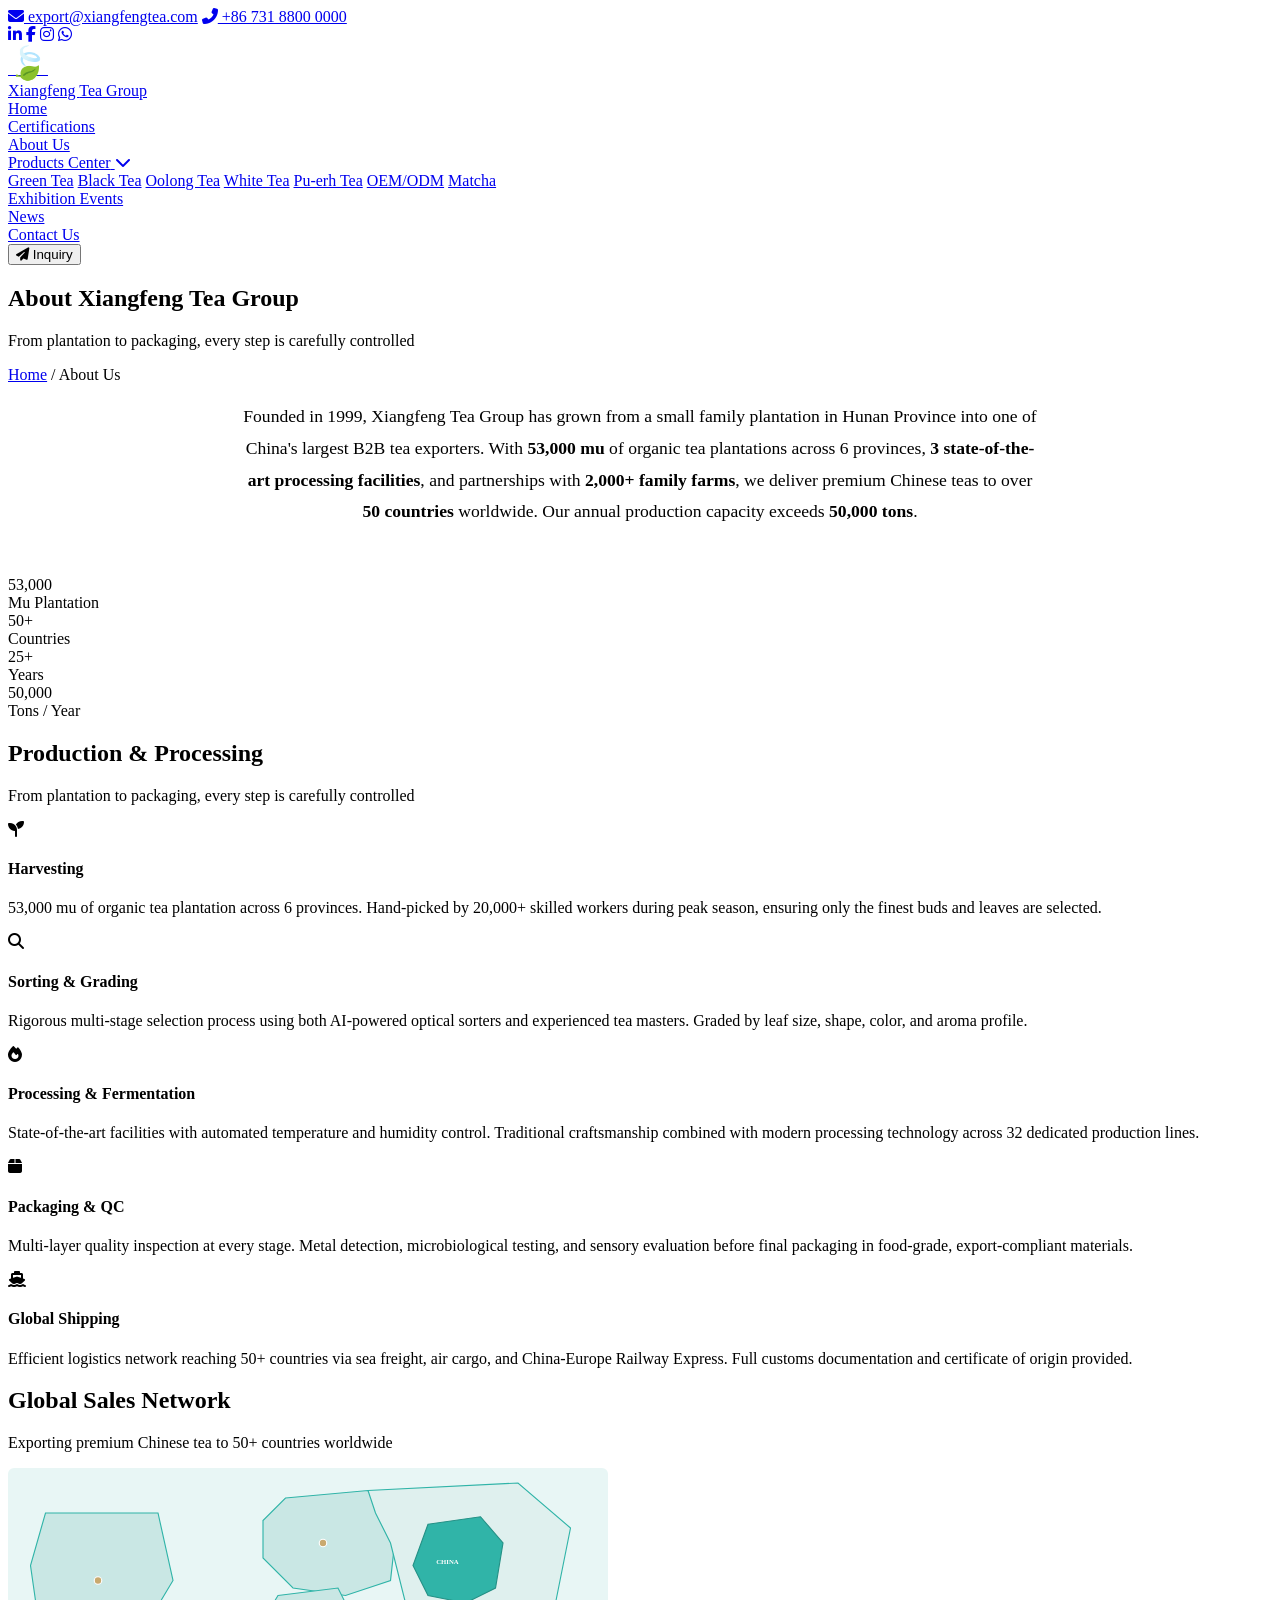
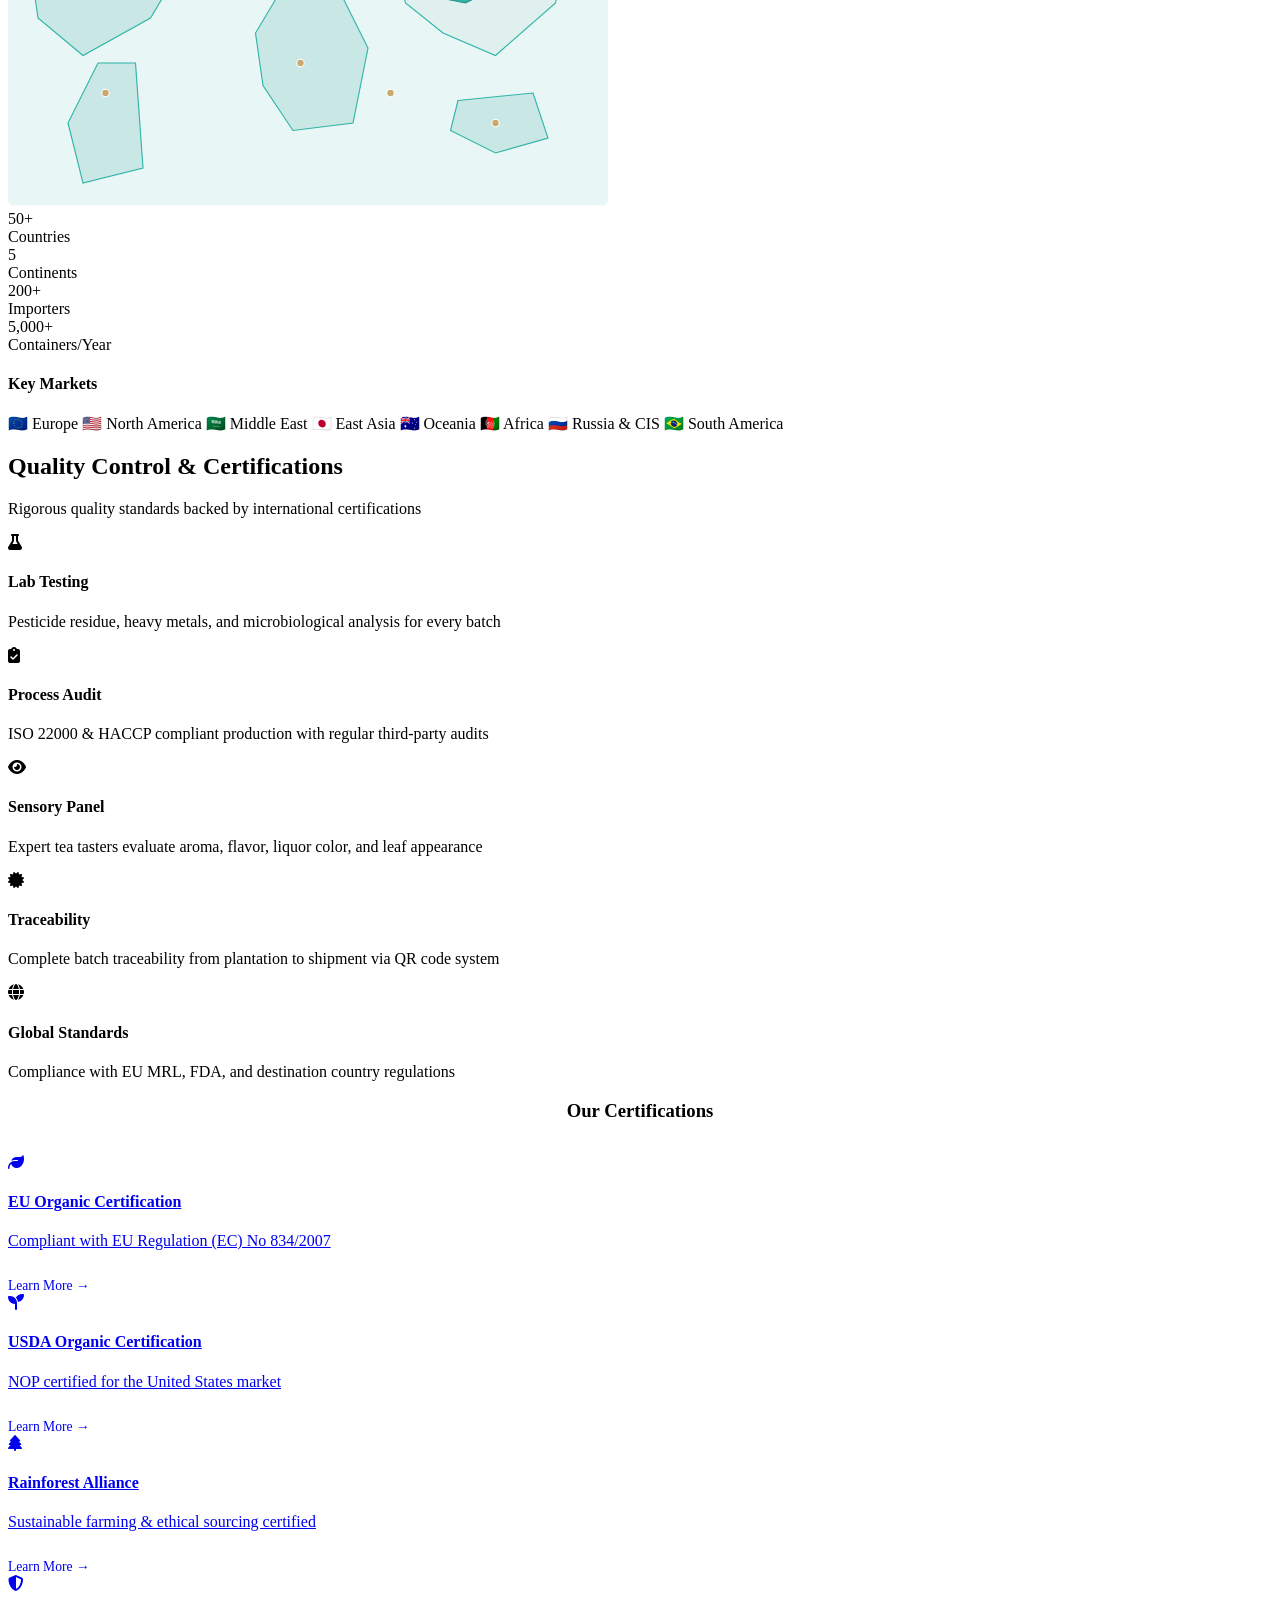
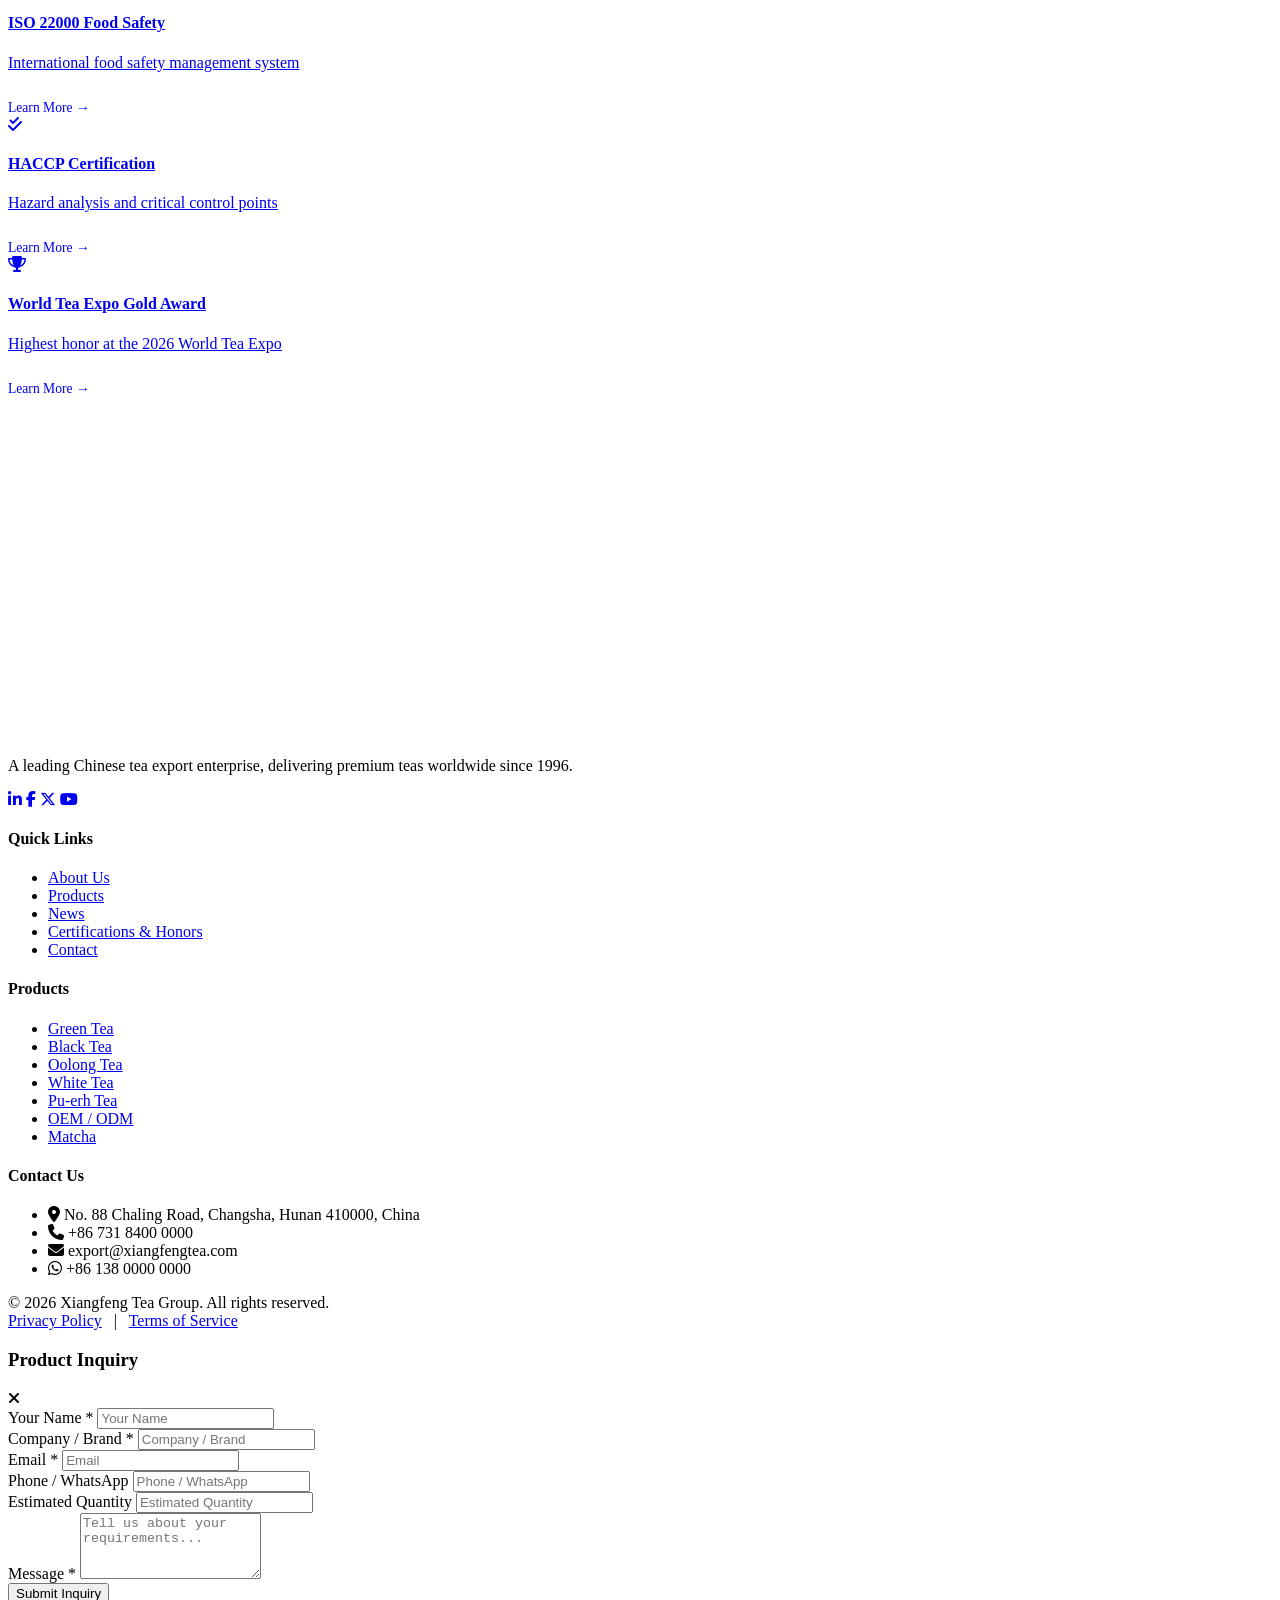
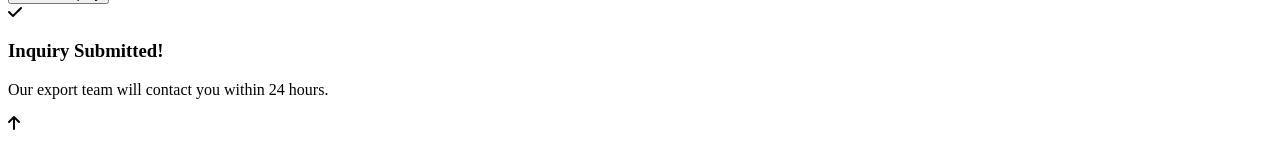
==== commit cc5b6eb9: "Update about.html" ====
--- a/about.html
+++ b/about.html
@@ -1,214 +1,646 @@
 <!DOCTYPE html>
-<html lang="en">
+<html lang="en" dir="ltr">
 <head>
-<meta charset="UTF-8">
-<meta name="viewport" content="width=device-width, initial-scale=1.0">
-<title>About Us — Xiangfeng Tea Group</title>
-<meta name="description" content="About Xiangfeng Tea Group — a leading Chinese tea exporter since 1999, with 53,000 mu organic plantation in Hunan Province.">
-<link rel="preconnect" href="https://fonts.googleapis.com">
-<link rel="preconnect" href="https://fonts.gstatic.com" crossorigin>
-<link href="https://fonts.googleapis.com/css2?family=Noto+Naskh+Arabic:wght@400;600;700&display=swap" rel="stylesheet">
-<link rel="stylesheet" href="styles.css">
+    <meta charset="UTF-8">
+    <meta name="viewport" content="width=device-width, initial-scale=1.0">
+    <meta name="description" content="Learn about Xiangfeng Tea Group - a leading B2B Chinese tea exporter with 53,000 mu plantations, exporting to 50+ countries since 1999.">
+    <title data-i18n="about.title">About Us - Xiangfeng Tea Group</title>
+    <link rel="stylesheet" href="css/styles.css">
+    <link rel="stylesheet" href="https://cdnjs.cloudflare.com/ajax/libs/font-awesome/6.5.1/css/all.min.css">
+    <link rel="preconnect" href="https://fonts.googleapis.com">
+    <link rel="preconnect" href="https://fonts.gstatic.com" crossorigin>
+    <link href="https://fonts.googleapis.com/css2?family=Noto+Sans:wght@400;500;600;700&family=Noto+Naskh+Arabic:wght@400;500;600&display=swap" rel="stylesheet">
 </head>
-<body data-page="about">
-
-<!-- Top Bar -->
-<div class="top-bar">
-  <div class="top-bar-inner">
-    <div class="top-bar-social">
-      <a href="https://www.linkedin.com/" target="_blank" rel="noopener" aria-label="LinkedIn"><svg viewBox="0 0 24 24" width="15" height="15"><path fill="currentColor" d="M20.447 20.452h-3.554v-5.569c0-1.328-.027-3.037-1.852-3.037-1.853 0-2.136 1.445-2.136 2.939v5.667H9.351V9h3.414v1.561h.046c.477-.9 1.637-1.85 3.37-1.85 3.601 0 4.267 2.37 4.267 5.455v6.286zM5.337 7.433a2.062 2.062 0 01-2.063-2.065 2.064 2.064 0 112.063 2.065zm1.782 13.019H3.555V9h3.564v11.452zM22.225 0H1.771C.792 0 0 .774 0 1.729v20.542C0 23.227.792 24 1.771 24h20.451C23.2 24 24 23.227 24 22.271V1.729C24 .774 23.2 0 22.222 0h.003z"/></svg></a>
-      <a href="https://www.facebook.com/" target="_blank" rel="noopener" aria-label="Facebook"><svg viewBox="0 0 24 24" width="15" height="15"><path fill="currentColor" d="M24 12.073c0-6.627-5.373-12-12-12s-12 5.373-12 12c0 5.99 4.388 10.954 10.125 11.854v-8.385H7.078v-3.47h3.047V9.43c0-3.007 1.792-4.669 4.533-4.669 1.312 0 2.686.235 2.686.235v2.953H15.83c-1.491 0-1.956.925-1.956 1.874v2.25h3.328l-.532 3.47h-2.796v8.385C19.612 23.027 24 18.062 24 12.073z"/></svg></a>
+<body>
+    <!-- ==================== TOP BAR ==================== -->
+    <div class="topbar">
+  <div class="container">
+    <div class="topbar-left">
+      <a href="mailto:export@xiangfengtea.com" title="Email"><i class="fas fa-envelope"></i> export@xiangfengtea.com</a>
+      <a href="tel:+8673188000000" title="Phone"><i class="fas fa-phone-alt"></i> +86 731 8800 0000</a>
     </div>
-    <div class="top-bar-right">
-      <span class="top-bar-contact"><span data-i18n="common.email">info@xiangfengtea.com</span></span>
-      <div class="lang-selector" id="langSelector">
-        <div class="lang-current" onclick="this.parentElement.classList.toggle('open')">
-          <span class="lang-flag">🇬🇧</span>
-          <span class="lang-label">English</span>
-          <span class="arrow">▾</span>
-        </div>
-        <div class="lang-dropdown">
-          <div class="lang-option active" data-lang="en" onclick="XF_i18n.setLang('en');document.querySelectorAll('.lang-selector').forEach(function(s){s.classList.remove('open')})"><span>🇬🇧</span><span>English</span></div>
-          <div class="lang-option" data-lang="ru" onclick="XF_i18n.setLang('ru');document.querySelectorAll('.lang-selector').forEach(function(s){s.classList.remove('open')})"><span>🇷🇺</span><span>Русский</span></div>
-          <div class="lang-option" data-lang="ar" onclick="XF_i18n.setLang('ar');document.querySelectorAll('.lang-selector').forEach(function(s){s.classList.remove('open')})"><span>🇸🇦</span><span>العربية</span></div>
-          <div class="lang-option" data-lang="fr" onclick="XF_i18n.setLang('fr');document.querySelectorAll('.lang-selector').forEach(function(s){s.classList.remove('open')})"><span>🇫🇷</span><span>Français</span></div>
-          <div class="lang-option" data-lang="zh" onclick="XF_i18n.setLang('zh');document.querySelectorAll('.lang-selector').forEach(function(s){s.classList.remove('open')})"><span>🇨🇳</span><span>中文</span></div>
-        </div>
-      </div>
+    <div class="topbar-right">
+      <a href="https://www.linkedin.com" target="_blank" rel="noopener" title="LinkedIn"><i class="fab fa-linkedin-in"></i></a>
+      <a href="https://www.facebook.com" target="_blank" rel="noopener" title="Facebook"><i class="fab fa-facebook-f"></i></a>
+      <a href="https://www.instagram.com" target="_blank" rel="noopener" title="Instagram"><i class="fab fa-instagram"></i></a>
+      <a href="https://wa.me/8613800000000" target="_blank" rel="noopener" title="WhatsApp"><i class="fab fa-whatsapp"></i></a>
+      <span id="lang-selector"></span>
     </div>
   </div>
 </div>
 
-<!-- Header -->
-<header class="site-header">
-  <div class="header-inner">
-    <a href="index.html" class="header-logo"><div class="logo-icon">茶</div><strong>Xiangfeng Tea</strong></a>
-    <nav class="main-nav" id="mainNav">
-      <ul>
-        <li><a href="index.html" data-i18n="common.home">Home</a></li>
-        <li class="nav-dropdown"><a href="products.html" data-i18n="common.products">Products</a>
-          <div class="sub-menu">
-            <a href="products.html" data-i18n="common.greenTea">Green Tea</a>
-            <a href="products.html" data-i18n="common.blackTea">Black Tea</a>
-            <a href="products.html" data-i18n="common.oolongTea">Oolong Tea</a>
-            <a href="products.html" data-i18n="common.whiteTea">White Tea</a>
-            <a href="products.html" data-i18n="common.puerTea">Pu-erh Tea</a>
-          </div>
-        </li>
-        <li><a href="about.html" class="active" data-i18n="common.about">About</a></li>
-        <li><a href="news.html" data-i18n="common.news">News</a></li>
-        <li><a href="contact.html" data-i18n="common.contact">Contact</a></li>
-      </ul>
-    </nav>
-    <div class="header-actions">
-      <button class="btn-inquiry" onclick="openInquiry()" data-i18n="common.sendInquiry">Send Inquiry</button>
-      <button class="mobile-menu-toggle" id="mobileMenuToggle" onclick="toggleMobileMenu()">☰</button>
+    <!-- ==================== HEADER ==================== -->
+    <header class="header" id="header">
+        <div class="container">
+            <a href="index.html" class="logo">
+                <span style="font-size:2rem;">🍃</span>
+                <div class="logo-text">
+                    Xiangfeng
+                    <span>Tea Group</span>
+                </div>
+            </a>
+            <nav class="nav" id="navMenu">
+                <div class="nav-item">
+                    <a href="index.html" class="nav-link" data-i18n="common.home">Home</a>
+                </div>
+                <div class="nav-item">
+                    <a href="certs.html" class="nav-link" data-i18n="common.certsHonors">Certifications</a>
+                </div>
+                <div class="nav-item">
+                    <a href="about.html" class="nav-link active" data-i18n="common.about">About Us</a>
+                </div>
+                <div class="nav-item">
+                    <a href="products.html" class="nav-link">
+                        <span data-i18n="common.products">Products Center</span>
+                        <i class="fas fa-chevron-down"></i>
+                    </a>
+                    <div class="nav-dropdown">
+                        <a href="products.html?cat=products.catGreen"><span data-i18n="products.catGreen">Green Tea</span></a>
+                        <a href="products.html?cat=products.catBlack"><span data-i18n="products.catBlack">Black Tea</span></a>
+                        <a href="products.html?cat=products.catOolong"><span data-i18n="products.catOolong">Oolong Tea</span></a>
+                        <a href="products.html?cat=products.catWhite"><span data-i18n="products.catWhite">White Tea</span></a>
+                        <a href="products.html?cat=products.catPuer"><span data-i18n="products.catPuer">Pu-erh Tea</span></a>
+                        <a href="products.html?cat=products.catOEM"><span data-i18n="common.oem">OEM/ODM</span></a>
+                        <a href="products.html?cat=products.catMatcha"><span data-i18n="common.matcha">Matcha</span></a>
+                    </div>
+                </div>
+                <div class="nav-item">
+                    <a href="events.html" class="nav-link" data-i18n="common.events">Exhibition Events</a>
+                </div>
+                <div class="nav-item">
+                    <a href="news.html" class="nav-link" data-i18n="common.news">News</a>
+                </div>
+                <div class="nav-item">
+                    <a href="contact.html" class="nav-link" data-i18n="common.contact">Contact Us</a>
+                </div>
+                <button class="nav-inquiry-btn" onclick="openInquiry()">
+                    <i class="fas fa-paper-plane"></i>
+                    <span data-i18n="common.inquiry">Inquiry</span>
+                </button>
+            </nav>
+            <div class="mobile-menu-toggle" id="mobileToggle" onclick="toggleMobileMenu()">
+                <span></span><span></span><span></span>
+            </div>
+        </div>
+    </header>
+
+    <!-- ==================== PAGE HERO ==================== -->
+    <section class="page-banner">
+        <div class="container">
+            <h1 data-i18n="about.title">About Xiangfeng Tea Group</h1>
+            <p data-i18n="about.productionDesc">From plantation to packaging, every step is carefully controlled</p>
+            <div class="breadcrumb">
+                <a href="index.html">Home</a>
+                <span>/</span>
+                <span data-i18n="common.about">About Us</span>
+            </div>
+        </div>
+    </section>
+
+    <!-- ==================== COMPANY OVERVIEW ==================== -->
+    <section class="section" style="background: white;">
+        <div class="container">
+            <div class="section-title" style="text-align: center; max-width: 800px; margin: 0 auto 3rem;">
+                <p style="font-size: 1.1rem; line-height: 1.8; color: var(--text-light);">
+                    Founded in 1999, Xiangfeng Tea Group has grown from a small family plantation in Hunan Province into one of China's largest B2B tea exporters. With <strong>53,000 mu</strong> of organic tea plantations across 6 provinces, <strong>3 state-of-the-art processing facilities</strong>, and partnerships with <strong>2,000+ family farms</strong>, we deliver premium Chinese teas to over <strong>50 countries</strong> worldwide. Our annual production capacity exceeds <strong>50,000 tons</strong>.
+                </p>
+            </div>
+            <div class="global-stats" style="grid-template-columns: repeat(4, 1fr);">
+                <div class="global-stat-card">
+                    <div class="stat-number">53,000</div>
+                    <div class="stat-label">Mu Plantation</div>
+                </div>
+                <div class="global-stat-card">
+                    <div class="stat-number">50+</div>
+                    <div class="stat-label" data-i18n="common.countries">Countries</div>
+                </div>
+                <div class="global-stat-card">
+                    <div class="stat-number">25+</div>
+                    <div class="stat-label" data-i18n="common.years">Years</div>
+                </div>
+                <div class="global-stat-card">
+                    <div class="stat-number">50,000</div>
+                    <div class="stat-label">Tons / Year</div>
+                </div>
+            </div>
+        </div>
+    </section>
+
+    <!-- ==================== SECTION 1: PRODUCTION & PROCESSING ==================== -->
+    <section class="about-production-flow" style="background: var(--bg-light);">
+        <div class="container">
+            <div class="section-title">
+                <h2 data-i18n="about.productionTitle">Production &amp; Processing</h2>
+                <p data-i18n="about.productionDesc">From plantation to packaging, every step is carefully controlled</p>
+            </div>
+            <div class="production-timeline">
+                <div class="production-step">
+                    <div class="production-step-icon">
+                        <i class="fas fa-seedling"></i>
+                    </div>
+                    <h4 data-i18n="about.step1Harvest">Harvesting</h4>
+                    <p>53,000 mu of organic tea plantation across 6 provinces. Hand-picked by 20,000+ skilled workers during peak season, ensuring only the finest buds and leaves are selected.</p>
+                </div>
+                <div class="production-step">
+                    <div class="production-step-icon">
+                        <i class="fas fa-magnifying-glass"></i>
+                    </div>
+                    <h4 data-i18n="about.step2Sort">Sorting &amp; Grading</h4>
+                    <p>Rigorous multi-stage selection process using both AI-powered optical sorters and experienced tea masters. Graded by leaf size, shape, color, and aroma profile.</p>
+                </div>
+                <div class="production-step">
+                    <div class="production-step-icon">
+                        <i class="fas fa-fire"></i>
+                    </div>
+                    <h4 data-i18n="about.step3Process">Processing &amp; Fermentation</h4>
+                    <p>State-of-the-art facilities with automated temperature and humidity control. Traditional craftsmanship combined with modern processing technology across 32 dedicated production lines.</p>
+                </div>
+                <div class="production-step">
+                    <div class="production-step-icon">
+                        <i class="fas fa-box"></i>
+                    </div>
+                    <h4 data-i18n="about.step4Pack">Packaging &amp; QC</h4>
+                    <p>Multi-layer quality inspection at every stage. Metal detection, microbiological testing, and sensory evaluation before final packaging in food-grade, export-compliant materials.</p>
+                </div>
+                <div class="production-step">
+                    <div class="production-step-icon">
+                        <i class="fas fa-ship"></i>
+                    </div>
+                    <h4 data-i18n="about.step5Ship">Global Shipping</h4>
+                    <p>Efficient logistics network reaching 50+ countries via sea freight, air cargo, and China-Europe Railway Express. Full customs documentation and certificate of origin provided.</p>
+                </div>
+            </div>
+        </div>
+    </section>
+
+    <!-- ==================== SECTION 2: GLOBAL SALES NETWORK ==================== -->
+    <section class="about-global-map" style="background: white;">
+        <div class="container">
+            <div class="section-title">
+                <h2 data-i18n="about.globalTitle">Global Sales Network</h2>
+                <p data-i18n="about.globalDesc">Exporting premium Chinese tea to 50+ countries worldwide</p>
+            </div>
+            <div class="global-map-container">
+                <div class="global-map-placeholder">
+                    <svg viewBox="0 0 800 450" xmlns="http://www.w3.org/2000/svg" style="width: 100%; max-width: 600px;">
+                        <!-- World map simplified -->
+                        <rect width="800" height="450" fill="#E8F6F5" rx="8"/>
+                        <!-- North America -->
+                        <path d="M50,60 L200,60 L220,150 L190,200 L100,250 L40,200 L30,130 Z" fill="#C9E7E4" stroke="#30B4A8" stroke-width="1.5"/>
+                        <!-- South America -->
+                        <path d="M120,260 L170,260 L180,400 L100,420 L80,340 Z" fill="#C9E7E4" stroke="#30B4A8" stroke-width="1.5"/>
+                        <!-- Europe -->
+                        <path d="M370,40 L480,30 L520,60 L510,150 L450,170 L380,160 L340,120 L340,70 Z" fill="#C9E7E4" stroke="#30B4A8" stroke-width="1.5"/>
+                        <!-- Africa -->
+                        <path d="M360,170 L440,160 L480,240 L460,340 L380,350 L340,290 L330,220 Z" fill="#C9E7E4" stroke="#30B4A8" stroke-width="1.5"/>
+                        <!-- Asia -->
+                        <path d="M480,30 L680,20 L750,80 L730,180 L650,250 L580,220 L530,180 L510,100 L490,60 Z" fill="#DFF0EE" stroke="#30B4A8" stroke-width="1.5"/>
+                        <!-- Australia -->
+                        <path d="M600,310 L700,300 L720,360 L650,380 L590,350 Z" fill="#C9E7E4" stroke="#30B4A8" stroke-width="1.5"/>
+                        <!-- China highlighted -->
+                        <path d="M560,75 L630,65 L660,100 L650,160 L610,180 L560,170 L540,130 Z" fill="#30B4A8" stroke="#249186" stroke-width="1.5"/>
+                        <text x="586" y="128" text-anchor="middle" fill="white" font-size="9" font-weight="bold">CHINA</text>
+                        <!-- Export pins -->
+                        <circle cx="120" cy="150" r="5" fill="#C9A96E" stroke="white" stroke-width="1.5"/>
+                        <circle cx="130" cy="300" r="5" fill="#C9A96E" stroke="white" stroke-width="1.5"/>
+                        <circle cx="420" cy="100" r="5" fill="#C9A96E" stroke="white" stroke-width="1.5"/>
+                        <circle cx="390" cy="260" r="5" fill="#C9A96E" stroke="white" stroke-width="1.5"/>
+                        <circle cx="510" cy="300" r="5" fill="#C9A96E" stroke="white" stroke-width="1.5"/>
+                        <circle cx="650" cy="340" r="5" fill="#C9A96E" stroke="white" stroke-width="1.5"/>
+                    </svg>
+                </div>
+                <div>
+                    <div class="global-stats">
+                        <div class="global-stat-card">
+                            <div class="stat-number">50+</div>
+                            <div class="stat-label" data-i18n="common.countries">Countries</div>
+                        </div>
+                        <div class="global-stat-card">
+                            <div class="stat-number">5</div>
+                            <div class="stat-label">Continents</div>
+                        </div>
+                        <div class="global-stat-card">
+                            <div class="stat-number">200+</div>
+                            <div class="stat-label">Importers</div>
+                        </div>
+                        <div class="global-stat-card">
+                            <div class="stat-number">5,000+</div>
+                            <div class="stat-label">Containers/Year</div>
+                        </div>
+                    </div>
+                    <div class="global-countries">
+                        <h4>Key Markets</h4>
+                        <div class="country-tags">
+                            <span class="country-tag">🇪🇺 Europe</span>
+                            <span class="country-tag">🇺🇸 North America</span>
+                            <span class="country-tag">🇸🇦 Middle East</span>
+                            <span class="country-tag">🇯🇵 East Asia</span>
+                            <span class="country-tag">🇦🇺 Oceania</span>
+                            <span class="country-tag">🇦🇫 Africa</span>
+                            <span class="country-tag">🇷🇺 Russia &amp; CIS</span>
+                            <span class="country-tag">🇧🇷 South America</span>
+                        </div>
+                    </div>
+                </div>
+            </div>
+        </div>
+    </section>
+
+    <!-- ==================== SECTION 3: QUALITY CONTROL & CERTIFICATIONS ==================== -->
+    <section class="about-quality-section" style="background: var(--bg-light);">
+        <div class="container">
+            <div class="section-title">
+                <h2 data-i18n="about.qcTitle">Quality Control &amp; Certifications</h2>
+                <p data-i18n="about.qcDesc">Rigorous quality standards backed by international certifications</p>
+            </div>
+            <div class="qc-process">
+                <div class="qc-step">
+                    <i class="fas fa-flask"></i>
+                    <h4>Lab Testing</h4>
+                    <p>Pesticide residue, heavy metals, and microbiological analysis for every batch</p>
+                </div>
+                <div class="qc-step">
+                    <i class="fas fa-clipboard-check"></i>
+                    <h4>Process Audit</h4>
+                    <p>ISO 22000 &amp; HACCP compliant production with regular third-party audits</p>
+                </div>
+                <div class="qc-step">
+                    <i class="fas fa-eye"></i>
+                    <h4>Sensory Panel</h4>
+                    <p>Expert tea tasters evaluate aroma, flavor, liquor color, and leaf appearance</p>
+                </div>
+                <div class="qc-step">
+                    <i class="fas fa-certificate"></i>
+                    <h4>Traceability</h4>
+                    <p>Complete batch traceability from plantation to shipment via QR code system</p>
+                </div>
+                <div class="qc-step">
+                    <i class="fas fa-globe"></i>
+                    <h4>Global Standards</h4>
+                    <p>Compliance with EU MRL, FDA, and destination country regulations</p>
+                </div>
+            </div>
+            <h3 style="text-align:center; margin-bottom: 2rem; color: var(--dark);">Our Certifications</h3>
+            <div class="cert-badges-grid">
+                <a href="certs.html" class="cert-badge-card">
+                    <div class="cert-icon">
+                        <i class="fas fa-leaf"></i>
+                    </div>
+                    <h4 data-i18n="certs.euOrganic">EU Organic Certification</h4>
+                    <p>Compliant with EU Regulation (EC) No 834/2007</p>
+                    <span style="display:inline-block; margin-top: 0.75rem; color: var(--primary); font-size: 0.85rem; font-weight: 500;">Learn More →</span>
+                </a>
+                <a href="certs.html" class="cert-badge-card">
+                    <div class="cert-icon">
+                        <i class="fas fa-seedling"></i>
+                    </div>
+                    <h4 data-i18n="certs.usdaOrganic">USDA Organic Certification</h4>
+                    <p>NOP certified for the United States market</p>
+                    <span style="display:inline-block; margin-top: 0.75rem; color: var(--primary); font-size: 0.85rem; font-weight: 500;">Learn More →</span>
+                </a>
+                <a href="certs.html" class="cert-badge-card">
+                    <div class="cert-icon">
+                        <i class="fas fa-tree"></i>
+                    </div>
+                    <h4 data-i18n="certs.rainforest">Rainforest Alliance</h4>
+                    <p>Sustainable farming &amp; ethical sourcing certified</p>
+                    <span style="display:inline-block; margin-top: 0.75rem; color: var(--primary); font-size: 0.85rem; font-weight: 500;">Learn More →</span>
+                </a>
+                <a href="certs.html" class="cert-badge-card">
+                    <div class="cert-icon">
+                        <i class="fas fa-shield-halved"></i>
+                    </div>
+                    <h4 data-i18n="certs.iso22000">ISO 22000 Food Safety</h4>
+                    <p>International food safety management system</p>
+                    <span style="display:inline-block; margin-top: 0.75rem; color: var(--primary); font-size: 0.85rem; font-weight: 500;">Learn More →</span>
+                </a>
+                <a href="certs.html" class="cert-badge-card">
+                    <div class="cert-icon">
+                        <i class="fas fa-check-double"></i>
+                    </div>
+                    <h4 data-i18n="certs.haccp">HACCP Certification</h4>
+                    <p>Hazard analysis and critical control points</p>
+                    <span style="display:inline-block; margin-top: 0.75rem; color: var(--primary); font-size: 0.85rem; font-weight: 500;">Learn More →</span>
+                </a>
+                <a href="certs.html" class="cert-badge-card">
+                    <div class="cert-icon">
+                        <i class="fas fa-trophy"></i>
+                    </div>
+                    <h4 data-i18n="certs.goldAward">World Tea Expo Gold Award</h4>
+                    <p>Highest honor at the 2026 World Tea Expo</p>
+                    <span style="display:inline-block; margin-top: 0.75rem; color: var(--primary); font-size: 0.85rem; font-weight: 500;">Learn More →</span>
+                </a>
+            </div>
+        </div>
+    </section>
+
+    <!-- ==================== CTA SECTION ==================== -->
+    <section class="section" style="background: linear-gradient(135deg, var(--primary) 0%, var(--dark) 100%); padding: 4rem 0; color: white; text-align: center;">
+        <div class="container">
+            <h2 style="color: white; font-size: 2rem; margin-bottom: 1rem;">Ready to Start Your Tea Journey?</h2>
+            <p style="color: rgba(255,255,255,0.85); font-size: 1.1rem; max-width: 600px; margin: 0 auto 2rem; line-height: 1.8;">
+                Get in touch with our export team for product catalogs, samples, and competitive pricing. We respond within 24 hours.
+            </p>
+            <a href="contact.html" class="btn btn-accent" style="background: white; color: var(--primary); font-size: 1.05rem; padding: 14px 36px; border-radius: 50px;">
+                <i class="fas fa-envelope"></i> Contact Us Now
+            </a>
+        </div>
+    </section>
+
+    <!-- ==================== FOOTER ==================== -->
+    <footer class="footer">
+        <div class="container">
+            <div class="footer-grid">
+                <div class="footer-brand">
+                    <div class="logo">
+                        <div class="logo-text" style="color: white;">湘丰茶业<span>Xiangfeng Tea Group</span></div>
+                    </div>
+                    <p data-i18n="footer.aboutDesc">A leading Chinese tea export enterprise, delivering premium teas worldwide since 1996.</p>
+                    <div class="footer-social">
+                        <a href="#" aria-label="LinkedIn"><i class="fab fa-linkedin-in"></i></a>
+                        <a href="#" aria-label="Facebook"><i class="fab fa-facebook-f"></i></a>
+                        <a href="#" aria-label="Twitter"><i class="fab fa-x-twitter"></i></a>
+                        <a href="#" aria-label="YouTube"><i class="fab fa-youtube"></i></a>
+                    </div>
+                </div>
+                <div>
+                    <h4 class="footer-title" data-i18n="footer.quickLinks">Quick Links</h4>
+                    <ul class="footer-links">
+                        <li><a href="about.html" data-i18n="common.about">About Us</a></li>
+                        <li><a href="products.html" data-i18n="common.products">Products</a></li>
+                        <li><a href="news.html" data-i18n="common.news">News</a></li>
+                        <li><a href="certs.html" data-i18n="common.certsHonors">Certifications &amp; Honors</a></li>
+                        <li><a href="contact.html" data-i18n="common.contact">Contact</a></li>
+                    </ul>
+                </div>
+                <div>
+                    <h4 class="footer-title" data-i18n="footer.productsTitle">Products</h4>
+                    <ul class="footer-links">
+                        <li><a href="products.html?cat=green">Green Tea</a></li>
+                        <li><a href="products.html?cat=black">Black Tea</a></li>
+                        <li><a href="products.html?cat=oolong">Oolong Tea</a></li>
+                        <li><a href="products.html?cat=white">White Tea</a></li>
+                        <li><a href="products.html?cat=puer">Pu-erh Tea</a></li>
+                        <li><a href="products.html?cat=oem">OEM / ODM</a></li>
+                        <li><a href="products.html?cat=matcha">Matcha</a></li>
+                    </ul>
+                </div>
+                <div>
+                    <h4 class="footer-title" data-i18n="footer.contactTitle">Contact Us</h4>
+                    <ul class="footer-contact">
+                        <li><i class="fas fa-map-marker-alt"></i> No. 88 Chaling Road, Changsha, Hunan 410000, China</li>
+                        <li><i class="fas fa-phone"></i> +86 731 8400 0000</li>
+                        <li><i class="fas fa-envelope"></i> export@xiangfengtea.com</li>
+                        <li><i class="fab fa-whatsapp"></i> +86 138 0000 0000</li>
+                    </ul>
+                </div>
+            </div>
+            <div class="footer-bottom">
+                <span>&copy; 2026 Xiangfeng Tea Group. <span data-i18n="footer.rights">All rights reserved.</span></span>
+                <div>
+                    <a href="#" data-i18n="footer.privacy">Privacy Policy</a>
+                    <span style="margin: 0 8px;">|</span>
+                    <a href="#" data-i18n="footer.terms">Terms of Service</a>
+                </div>
+            </div>
+        </div>
+    </footer>
+
+    <!-- ==================== INQUIRY POPUP ==================== -->
+    <div class="inquiry-overlay" id="inquiryOverlay" onclick="closeInquiryOverlay(event)">
+        <div class="inquiry-popup" id="inquiryPopup">
+            <div class="inquiry-header">
+                <h3 data-i18n="popup.title">Product Inquiry</h3>
+                <div class="inquiry-close" onclick="closeInquiry()">
+                    <i class="fas fa-times"></i>
+                </div>
+            </div>
+            <div class="inquiry-body">
+                <form class="inquiry-form" id="inquiryForm" onsubmit="submitInquiry(event)">
+                    <div class="form-row">
+                        <div class="form-group">
+                            <label>
+                                <span data-i18n="popup.name">Your Name</span>
+                                <span class="required">*</span>
+                            </label>
+                            <input type="text" name="name" required data-i18n-placeholder="popup.name" placeholder="Your Name">
+                        </div>
+                        <div class="form-group">
+                            <label>
+                                <span data-i18n="popup.company">Company / Brand</span>
+                                <span class="required">*</span>
+                            </label>
+                            <input type="text" name="company" required data-i18n-placeholder="popup.company" placeholder="Company / Brand">
+                        </div>
+                    </div>
+                    <div class="form-row">
+                        <div class="form-group">
+                            <label>
+                                <span data-i18n="popup.email">Email</span>
+                                <span class="required">*</span>
+                            </label>
+                            <input type="email" name="email" required data-i18n-placeholder="popup.email" placeholder="Email">
+                        </div>
+                        <div class="form-group">
+                            <label>
+                                <span data-i18n="popup.phone">Phone / WhatsApp</span>
+                            </label>
+                            <input type="text" name="phone" data-i18n-placeholder="popup.phone" placeholder="Phone / WhatsApp">
+                        </div>
+                    </div>
+                    <div class="form-group">
+                        <label data-i18n="popup.quantity">Estimated Quantity</label>
+                        <input type="text" name="quantity" data-i18n-placeholder="popup.quantity" placeholder="Estimated Quantity">
+                    </div>
+                    <div class="form-group">
+                        <label>
+                            <span data-i18n="popup.message">Message</span>
+                            <span class="required">*</span>
+                        </label>
+                        <textarea name="message" rows="4" required data-i18n-placeholder="popup.messagePlaceholder" placeholder="Tell us about your requirements..."></textarea>
+                    </div>
+                    <input type="hidden" name="csrf_token" id="csrfTokenPopup">
+                    <input type="hidden" name="website_url" style="display:none" tabindex="-1" autocomplete="off">
+                    <input type="hidden" name="source" value="about_popup">
+                    <button type="submit" class="inquiry-submit popup-submit">
+                        <span class="loading-spinner"></span>
+                        <span class="btn-text" data-i18n="popup.submitBtn">Submit Inquiry</span>
+                    </button>
+                </form>
+            </div>
+            <div class="inquiry-success-animation" id="inquirySuccess">
+                <div class="success-checkmark">
+                    <i class="fas fa-check"></i>
+                </div>
+                <h3 data-i18n="popup.successTitle">Inquiry Submitted!</h3>
+                <p data-i18n="popup.successDesc">Our export team will contact you within 24 hours.</p>
+            </div>
+        </div>
     </div>
-  </div>
-</header>
-
-<!-- Page Hero -->
-<section class="page-hero">
-  <div class="section-container">
-    <h2 data-i18n="about.title">About Us</h2>
-    <p data-i18n="about.subtitle">A legacy of tea excellence since 1999</p>
-  </div>
-</section>
-
-<!-- Our Story -->
-<section class="section">
-  <div class="section-container">
-    <div class="about-story">
-      <div class="about-story-img">🍃</div>
-      <div>
-        <div class="section-header" style="text-align:left;margin-bottom:20px">
-          <h3 data-i18n="about.storyTitle">Our Story</h3>
-        </div>
-        <p style="color:var(--gray-600);margin-bottom:12px;line-height:1.8" data-i18n="about.storyP1">Xiangfeng Tea Group was founded in 1999 in Changsha, Hunan Province — one of China's most renowned tea-producing regions. What began as a family tea garden has grown into one of the largest integrated tea enterprises in China.</p>
-        <p style="color:var(--gray-600);margin-bottom:12px;line-height:1.8" data-i18n="about.storyP2">Today, we manage over 53,000 mu of organic tea plantations, operate state-of-the-art processing facilities, and export premium Chinese tea to more than 50 countries worldwide.</p>
-        <p style="color:var(--gray-600);line-height:1.8" data-i18n="about.storyP3">Our commitment to sustainable farming, traditional craftsmanship, and modern quality control has earned us international certifications including EU Organic, USDA Organic, and Rainforest Alliance.</p>
-      </div>
+
+    <!-- ==================== BACK TO TOP ==================== -->
+    <div class="back-to-top" id="backToTop" onclick="scrollToTop()">
+        <i class="fas fa-arrow-up"></i>
     </div>
-  </div>
-</section>
-
-<!-- Our Values -->
-<section class="section section-gray">
-  <div class="section-container">
-    <div class="section-header">
-      <h3 data-i18n="about.valuesTitle">Our Values</h3>
-    </div>
-    <div class="values-grid">
-      <div class="feature-card">
-        <div class="feature-icon">⭐</div>
-        <h4 data-i18n="about.val1Title">Quality First</h4>
-        <p data-i18n="about.val1Desc">Every batch undergoes rigorous testing to meet international standards.</p>
-      </div>
-      <div class="feature-card">
-        <div class="feature-icon">🌱</div>
-        <h4 data-i18n="about.val2Title">Sustainability</h4>
-        <p data-i18n="about.val2Desc">Organic farming practices that protect the land for future generations.</p>
-      </div>
-      <div class="feature-card">
-        <div class="feature-icon">💡</div>
-        <h4 data-i18n="about.val3Title">Innovation</h4>
-        <p data-i18n="about.val3Desc">Blending traditional tea-making with modern processing technology.</p>
-      </div>
-    </div>
-  </div>
-</section>
-
-<!-- Milestones -->
-<section class="section">
-  <div class="section-container">
-    <div class="section-header">
-      <h3 data-i18n="about.milestonesTitle">Milestones</h3>
-    </div>
-    <div class="timeline" style="max-width:600px;margin:0 auto">
-      <div class="timeline-item">
-        <div class="timeline-year">1999</div>
-        <div class="timeline-title" data-i18n="about.m1999Title">Founded</div>
-        <div class="timeline-desc" data-i18n="about.m1999Desc">Xiangfeng Tea established in Changsha, Hunan Province.</div>
-      </div>
-      <div class="timeline-item">
-        <div class="timeline-year">2005</div>
-        <div class="timeline-title" data-i18n="about.m2005Title">Organic Certification</div>
-        <div class="timeline-desc" data-i18n="about.m2005Desc">Obtained first organic tea plantation certification.</div>
-      </div>
-      <div class="timeline-item">
-        <div class="timeline-year">2010</div>
-        <div class="timeline-title" data-i18n="about.m2010Title">Global Expansion</div>
-        <div class="timeline-desc" data-i18n="about.m2010Desc">Began exporting to European and North American markets.</div>
-      </div>
-      <div class="timeline-item">
-        <div class="timeline-year">2015</div>
-        <div class="timeline-title" data-i18n="about.m2015Title">Industrial Upgrade</div>
-        <div class="timeline-desc" data-i18n="about.m2015Desc">Built fully automated tea processing facility.</div>
-      </div>
-      <div class="timeline-item">
-        <div class="timeline-year">2020</div>
-        <div class="timeline-title" data-i18n="about.m2020Title">50+ Countries</div>
-        <div class="timeline-desc" data-i18n="about.m2020Desc">Export network expanded to over 50 countries worldwide.</div>
-      </div>
-      <div class="timeline-item">
-        <div class="timeline-year">2024</div>
-        <div class="timeline-title" data-i18n="about.m2024Title">Sustainable Future</div>
-        <div class="timeline-desc" data-i18n="about.m2024Desc">Launched carbon-neutral tea production initiative.</div>
-      </div>
-    </div>
-  </div>
-</section>
-
-<!-- CTA -->
-<section class="section" style="background:var(--primary);color:var(--white);text-align:center">
-  <div class="section-container">
-    <h3 style="font-size:1.4rem;margin-bottom:8px;color:var(--white)" data-i18n="home.contactCTA">Ready to Start Your Tea Journey?</h3>
-    <p style="opacity:0.9;margin-bottom:16px" data-i18n="home.contactCTADesc">Contact our export team today for product catalogs, samples, and pricing.</p>
-    <a href="contact.html" class="hero-btn" data-i18n="home.contactCTABtn">Contact Us →</a>
-  </div>
-</section>
-
-<!-- Footer -->
-<footer class="site-footer">
-  <div class="footer-grid">
-    <div class="footer-col"><h4 data-i18n="footer.aboutCol">About Xiangfeng</h4><p data-i18n="footer.aboutText">Xiangfeng Tea Group is a leading Chinese tea exporter with 53,000 mu of organic plantations, serving importers in 50+ countries worldwide since 1999.</p></div>
-    <div class="footer-col"><h4 data-i18n="footer.productsCol">Products</h4><a href="products.html" data-i18n="common.greenTea">Green Tea</a><a href="products.html" data-i18n="common.blackTea">Black Tea</a><a href="products.html" data-i18n="common.oolongTea">Oolong Tea</a><a href="products.html" data-i18n="common.whiteTea">White Tea</a><a href="products.html" data-i18n="common.puerTea">Pu-erh Tea</a></div>
-    <div class="footer-col"><h4 data-i18n="footer.linksCol">Quick Links</h4><a href="index.html" data-i18n="common.home">Home</a><a href="about.html" data-i18n="common.about">About</a><a href="news.html" data-i18n="common.news">News</a><a href="contact.html" data-i18n="common.contact">Contact</a></div>
-    <div class="footer-col"><h4 data-i18n="footer.contactCol">Contact Info</h4><p>📍 Xiangfeng Tea Group, Changsha, Hunan, China</p><p data-i18n="common.email">📧 info@xiangfengtea.com</p><p data-i18n="common.phone">📞 +86-731-8620-1888</p></div>
-  </div>
-  <div class="footer-bottom"><span data-i18n="footer.copyright">© 2026 Xiangfeng Tea Group. All rights reserved.</span></div>
-</footer>
-
-<button class="back-to-top" id="backToTop" onclick="window.scrollTo({top:0,behavior:'smooth'})" aria-label="Back to top">↑</button>
-
-<!-- Popup -->
-<div class="popup-overlay" id="inquiryPopup">
-  <div class="popup-dialog">
-    <button class="popup-close" onclick="closeInquiry()" data-i18n="common.close">✕</button>
-    <h3 data-i18n="popup.title">Request Product Information</h3>
-    <p class="popup-subtitle" data-i18n="popup.subtitle">Fill in the form below and our export team will contact you shortly.</p>
-    <form onsubmit="submitInquiry(event)">
-      <div class="popup-form-group"><label data-i18n="popup.name">Your Name *</label><input type="text" required data-i18n-ph="popup.placeholderName" placeholder="John Smith"></div>
-      <div class="popup-form-group"><label data-i18n="popup.email">Email Address *</label><input type="email" required data-i18n-ph="popup.placeholderEmail" placeholder="john@company.com"></div>
-      <div class="popup-form-group"><label data-i18n="popup.company">Company Name</label><input type="text" data-i18n-ph="popup.placeholderCompany" placeholder="Your Company Ltd."></div>
-      <div class="popup-form-group"><label data-i18n="popup.phone">Phone Number</label><input type="tel" data-i18n-ph="popup.placeholderPhone" placeholder="+1 234 567 890"></div>
-      <div class="popup-form-group"><label data-i18n="popup.product">Interested Product</label><select><option value="">Select a product...</option><option>Green Tea</option><option>Black Tea</option><option>Oolong Tea</option><option>White Tea</option><option>Pu-erh Tea</option></select></div>
-      <div class="popup-form-group"><label data-i18n="popup.message">Your Requirements</label><textarea data-i18n-ph="popup.placeholderMessage" placeholder="I am interested in..."></textarea></div>
-      <button type="submit" class="popup-submit" data-i18n="popup.submit">Submit Inquiry</button>
-    </form>
-  </div>
-</div>
-
-<script src="i18n.js"></script>
-<script>
-function toggleMobileMenu(){document.getElementById('mainNav').classList.toggle('open')}
-document.addEventListener('click',function(e){var n=document.getElementById('mainNav');if(n&&n.classList.contains('open')&&!e.target.closest('#mainNav')&&!e.target.closest('#mobileMenuToggle'))n.classList.remove('open')});
-function openInquiry(){var p=document.getElementById('inquiryPopup');if(p){p.classList.add('open');document.body.style.overflow='hidden'}}
-function closeInquiry(){var p=document.getElementById('inquiryPopup');if(p){p.classList.remove('open');document.body.style.overflow=''}}
-function submitInquiry(e){e.preventDefault();alert(__('popup.success')||'Thank you!');closeInquiry()}
-document.addEventListener('DOMContentLoaded',function(){var p=document.getElementById('inquiryPopup');if(p)p.addEventListener('click',function(ev){if(ev.target===p)closeInquiry()})});
-function ub(){var b=document.getElementById('backToTop');if(b)b.classList.toggle('visible',window.scrollY>400)}
-document.addEventListener('scroll',ub);
-</script>
+
+    <!-- ==================== SCRIPTS ==================== -->
+    <script src="js/i18n.js"></script>
+    <script src="js/product-data.js"></script>
+    <script>
+    /* ---------- i18n helper ---------- */
+    function __(key) {
+      if (typeof XF_i18n !== 'undefined' && XF_i18n.t) {
+        return XF_i18n.t(key);
+      }
+      return key;
+    }
+
+    /* ---------- CSRF Token Generator ---------- */
+    function generateToken() {
+      var timestamp = Date.now();
+      var random = Math.random().toString(36).substring(2, 15);
+      return timestamp + '_' + random;
+    }
+
+    /* ---------- HTML Escape Helper (XSS prevention) ---------- */
+    function escapeHtml(str) {
+      if (!str) return '';
+      var div = document.createElement('div');
+      div.appendChild(document.createTextNode(str));
+      return div.innerHTML;
+    }
+
+    /* ---------- Mobile Menu Toggle ---------- */
+    function toggleMobileMenu() {
+      var nav = document.getElementById('navMenu');
+      var toggle = document.getElementById('mobileToggle');
+      if (nav) nav.classList.toggle('active');
+      if (toggle) toggle.classList.toggle('active');
+    }
+
+    /* ---------- Inquiry Popup ---------- */
+    function openInquiry(productId) {
+      var overlay = document.getElementById('inquiryOverlay');
+      var successDiv = document.getElementById('inquirySuccess');
+      var form = document.getElementById('inquiryForm');
+
+      if (successDiv) successDiv.classList.remove('active');
+      if (form) form.reset();
+
+      var token = generateToken();
+      var tokenInput = document.getElementById('csrfTokenPopup');
+      if (tokenInput) tokenInput.value = token;
+      try { sessionStorage.setItem('xf_csrf_token', token); } catch(e) {}
+
+      if (overlay) {
+        overlay.classList.add('active');
+        document.body.style.overflow = 'hidden';
+      }
+    }
+
+    function closeInquiry() {
+      var overlay = document.getElementById('inquiryOverlay');
+      if (overlay) {
+        overlay.classList.remove('active');
+        document.body.style.overflow = '';
+      }
+    }
+
+    function closeInquiryOverlay(event) {
+      if (event.target === event.currentTarget) {
+        closeInquiry();
+      }
+    }
+
+    function submitInquiry(e) {
+      e.preventDefault();
+      var form = e.target;
+      var submitBtn = form.querySelector('.popup-submit');
+      submitBtn.classList.add('form-submitting');
+      submitBtn.querySelector('.btn-text').textContent = __('popup.submitting') || 'Submitting...';
+
+      var formData = new FormData(form);
+      fetch('inquiry-submit.php', {
+        method: 'POST',
+        body: formData
+      })
+        .then(function(res) { return res.json(); })
+        .then(function(data) {
+          submitBtn.classList.remove('form-submitting');
+          submitBtn.querySelector('.btn-text').textContent = __('popup.submitBtn') || 'Submit Inquiry';
+          if (data.success) {
+            showInquirySuccess();
+          } else {
+            alert(data.message || 'Submission failed. Please try again.');
+          }
+        })
+        .catch(function() {
+          submitBtn.classList.remove('form-submitting');
+          submitBtn.querySelector('.btn-text').textContent = __('popup.submitBtn') || 'Submit Inquiry';
+          showInquirySuccess();
+        });
+    }
+
+    function showInquirySuccess() {
+      var form = document.getElementById('inquiryForm');
+      var successDiv = document.getElementById('inquirySuccess');
+      if (form) form.style.display = 'none';
+      if (successDiv) {
+        successDiv.classList.add('active');
+      }
+    }
+
+    /* ---------- Back to Top ---------- */
+    function scrollToTop() {
+      window.scrollTo({ top: 0, behavior: 'smooth' });
+    }
+
+    function initBackToTop() {
+      var btn = document.getElementById('backToTop');
+      if (!btn) return;
+      window.addEventListener('scroll', function() {
+        if (window.scrollY > 400) {
+          btn.classList.add('visible');
+        } else {
+          btn.classList.remove('visible');
+        }
+      });
+
+      var header = document.getElementById('header');
+      var topbar = document.querySelector('.topbar');
+      window.addEventListener('scroll', function() {
+        if (header) {
+          header.classList.toggle('scrolled', window.scrollY > 50);
+        }
+        if (topbar) {
+          topbar.classList.toggle('scrolled', window.scrollY > 10);
+        }
+      });
+    }
+
+    /* ---------- Initialize on DOM Ready ---------- */
+    document.addEventListener('DOMContentLoaded', function() {
+      initBackToTop();
+    });
+
+    // Close mobile menu when clicking outside
+    document.addEventListener('click', function(e) {
+      var nav = document.getElementById('navMenu');
+      var toggle = document.getElementById('mobileToggle');
+      if (nav && nav.classList.contains('active') && toggle) {
+        if (!nav.contains(e.target) && !toggle.contains(e.target)) {
+          nav.classList.remove('active');
+          toggle.classList.remove('active');
+        }
+      }
+    });
+
+    // Close inquiry on Escape key
+    document.addEventListener('keydown', function(e) {
+      if (e.key === 'Escape') {
+        closeInquiry();
+      }
+    });
+    </script>
 </body>
 </html>
